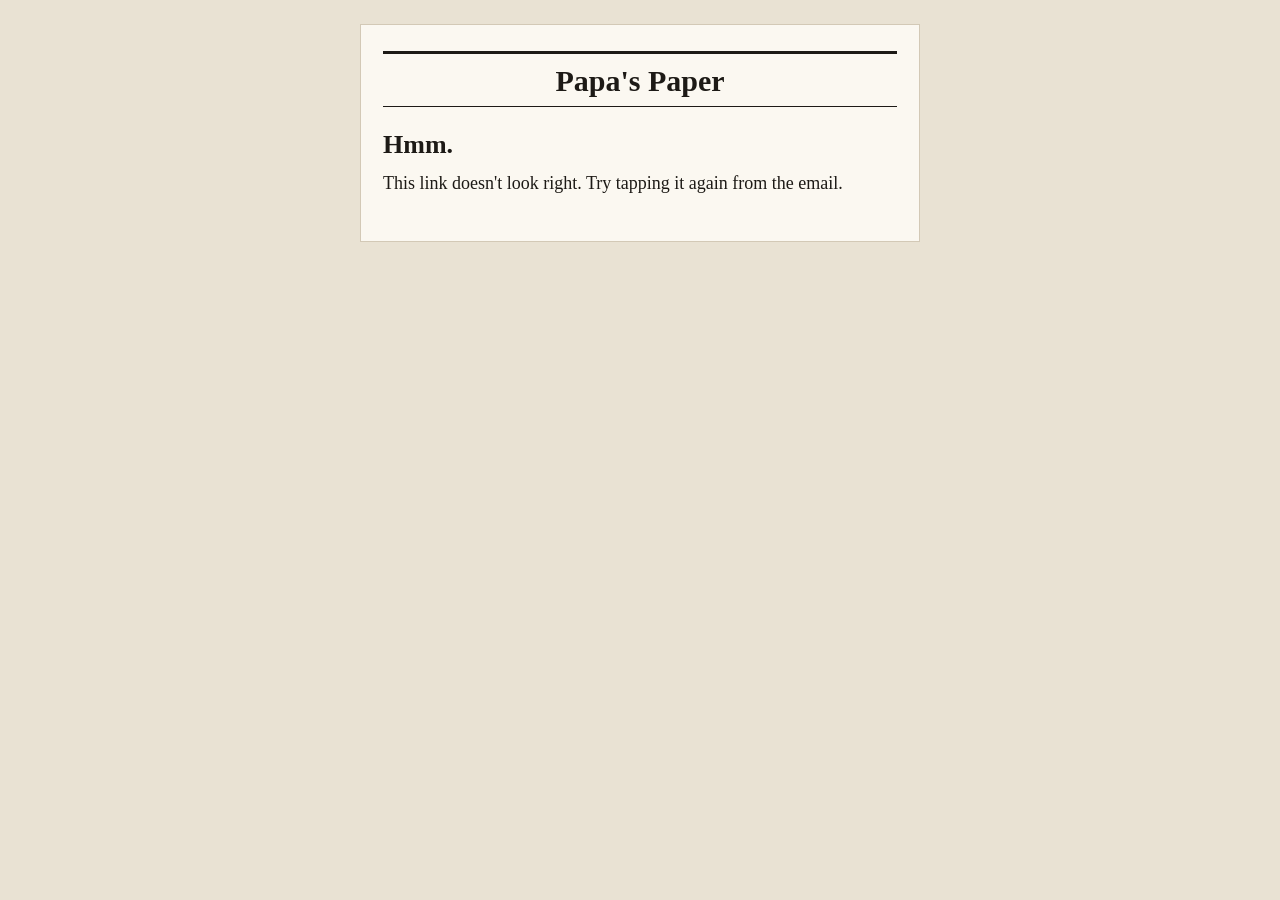
==== index.html @ beaba667 "Reply page for Papa's Paper Opened from the emailed paper so family can react to a story or write ba" ====
<!doctype html>
<html lang="en">
<head>
<meta charset="utf-8">
<meta name="viewport" content="width=device-width, initial-scale=1">
<meta name="robots" content="noindex">
<title>Papa's Paper</title>
<style>
  :root {
    --paper: #e9e2d3; --page: #fbf8f1; --ink: #1d1a16; --muted: #6b6257; --rule: #d3c9b6;
    --accent: #9a4b2f; --error: #9a2f2f;
  }
  @media (prefers-color-scheme: dark) {
    :root { --paper: #141210; --page: #1f1c19; --ink: #f3eee4; --muted: #b5ac9f; --rule: #45403a; --accent: #db7a4e; --error: #e07b6f; }
  }
  * { box-sizing: border-box; }
  body { margin: 0; background: var(--paper); color: var(--ink); font-family: Georgia, 'Times New Roman', serif; }
  main { max-width: 560px; margin: 24px auto; padding: 26px 22px 30px; background: var(--page); border: 1px solid var(--rule); }
  @media (max-width: 600px) { main { margin: 0; min-height: 100vh; border: 0; } }
  .masthead { border-top: 3px solid var(--ink); border-bottom: 1px solid var(--ink); padding: 10px 0 8px; text-align: center; margin-bottom: 22px; }
  .masthead h1 { margin: 0; font-size: 30px; }
  .big { font-size: 56px; margin: 6px 0 0; text-align: center; }
  h2 { font-size: 26px; line-height: 1.2; margin: 0 0 10px; }
  p { font-size: 18px; line-height: 1.5; margin: 0 0 14px; }
  .muted { color: var(--muted); font-style: italic; }
  .error { color: var(--error); }
  textarea { width: 100%; font: inherit; font-size: 18px; padding: 12px; color: var(--ink); background: var(--page);
             border: 1px solid var(--rule); border-radius: 10px; resize: vertical; min-height: 140px; }
  button { margin-top: 14px; width: 100%; padding: 15px; font: inherit; font-size: 19px; color: #fff; background: var(--ink);
           border: 0; border-radius: 999px; cursor: pointer; }
  @media (prefers-color-scheme: dark) { button { color: var(--page); } }
  button:disabled { opacity: 0.5; cursor: default; }
  [hidden] { display: none !important; }
</style>
</head>
<body>
<main>
  <div class="masthead"><h1 id="paper-name">Papa's Paper</h1></div>

  <section id="loading"><p class="muted">One moment…</p></section>

  <section id="problem" hidden><h2>Hmm.</h2><p id="problem-text"></p></section>

  <section id="write" hidden>
    <p id="reacted" class="big" hidden></p>
    <p id="reacted-text" hidden></p>
    <h2 id="write-title"></h2>
    <p class="muted" id="about"></p>
    <textarea id="note" maxlength="2000"></textarea>
    <p class="error" id="write-error" hidden></p>
    <button id="send">Send</button>
  </section>

  <section id="sent" hidden>
    <p class="big">💌</p>
    <h2>Sent!</h2>
    <p id="sent-text"></p>
  </section>

  <section id="unsub" hidden>
    <h2>Unsubscribe?</h2>
    <p id="unsub-text"></p>
    <button id="unsub-yes">Yes, unsubscribe me</button>
  </section>

  <section id="unsubbed" hidden>
    <h2>You're unsubscribed</h2>
    <p>You won't get the paper anymore. You can be added back any time.</p>
  </section>
</main>
<script>
  // Talks to the Supabase "react" function. Each family member's private token arrives in the link (?t=…).
  const API = "https://qmlhgsjccwkncpwfpjxs.supabase.co/functions/v1/react";
  const params = new URLSearchParams(location.search);
  const t = params.get("t"), a = params.get("a"), e = params.get("e");
  const $ = (id) => document.getElementById(id);
  const show = (id) => {
    for (const s of document.querySelectorAll("main > section")) s.hidden = s.id !== id;
  };

  async function call(body) {
    const response = await fetch(API, {
      method: "POST",
      headers: { "content-type": "application/json" },
      body: JSON.stringify(body),
    });
    const data = await response.json().catch(() => ({}));
    if (!response.ok) throw new Error(data.error || "Something went wrong. Please try again.");
    return data;
  }

  function problem(message) {
    $("problem-text").textContent = message;
    show("problem");
  }

  function setPaper(name) {
    $("paper-name").textContent = `${name}'s Paper`;
    document.title = `${name}'s Paper`;
  }

  async function start() {
    if (!t) return problem("This link doesn't look right. Try tapping it again from the email.");

    if (params.get("unsubscribe") === "1") {
      $("unsub-text").textContent = "Stop getting this paper by email?";
      show("unsub");
      $("unsub-yes").onclick = async () => {
        $("unsub-yes").disabled = true;
        try {
          const data = await call({ t, unsubscribe: true });
          setPaper(data.storyteller);
          show("unsubbed");
        } catch (err) {
          problem(err.message);
        }
      };
      return;
    }

    try {
      const data = await call(e ? { t, a, e } : { t, a });
      setPaper(data.storyteller);
      if (data.reacted) {
        $("reacted").textContent = data.reacted;
        $("reacted-text").textContent = `Sent to ${data.storyteller}!`;
        $("reacted").hidden = $("reacted-text").hidden = false;
        $("reacted-text").style.textAlign = "center";
      }
      $("write-title").textContent = data.reacted ? `Want to add a note?` : `Write back to ${data.storyteller}`;
      $("about").textContent = `About “${data.headline}”`;
      $("note").placeholder = `Write a note to ${data.storyteller}…`;
      $("send").textContent = `Send to ${data.storyteller}`;
      show("write");

      $("send").onclick = async () => {
        const body = $("note").value.trim();
        $("write-error").hidden = true;
        if (!body) {
          $("write-error").textContent = "Please write a few words first.";
          $("write-error").hidden = false;
          return;
        }
        $("send").disabled = true;
        try {
          await call({ t, a, body });
          $("sent-text").textContent = `Your note is on its way to ${data.storyteller}.`;
          show("sent");
        } catch (err) {
          $("write-error").textContent = err.message;
          $("write-error").hidden = false;
          $("send").disabled = false;
        }
      };
    } catch (err) {
      problem(err.message);
    }
  }

  start();
</script>
</body>
</html>
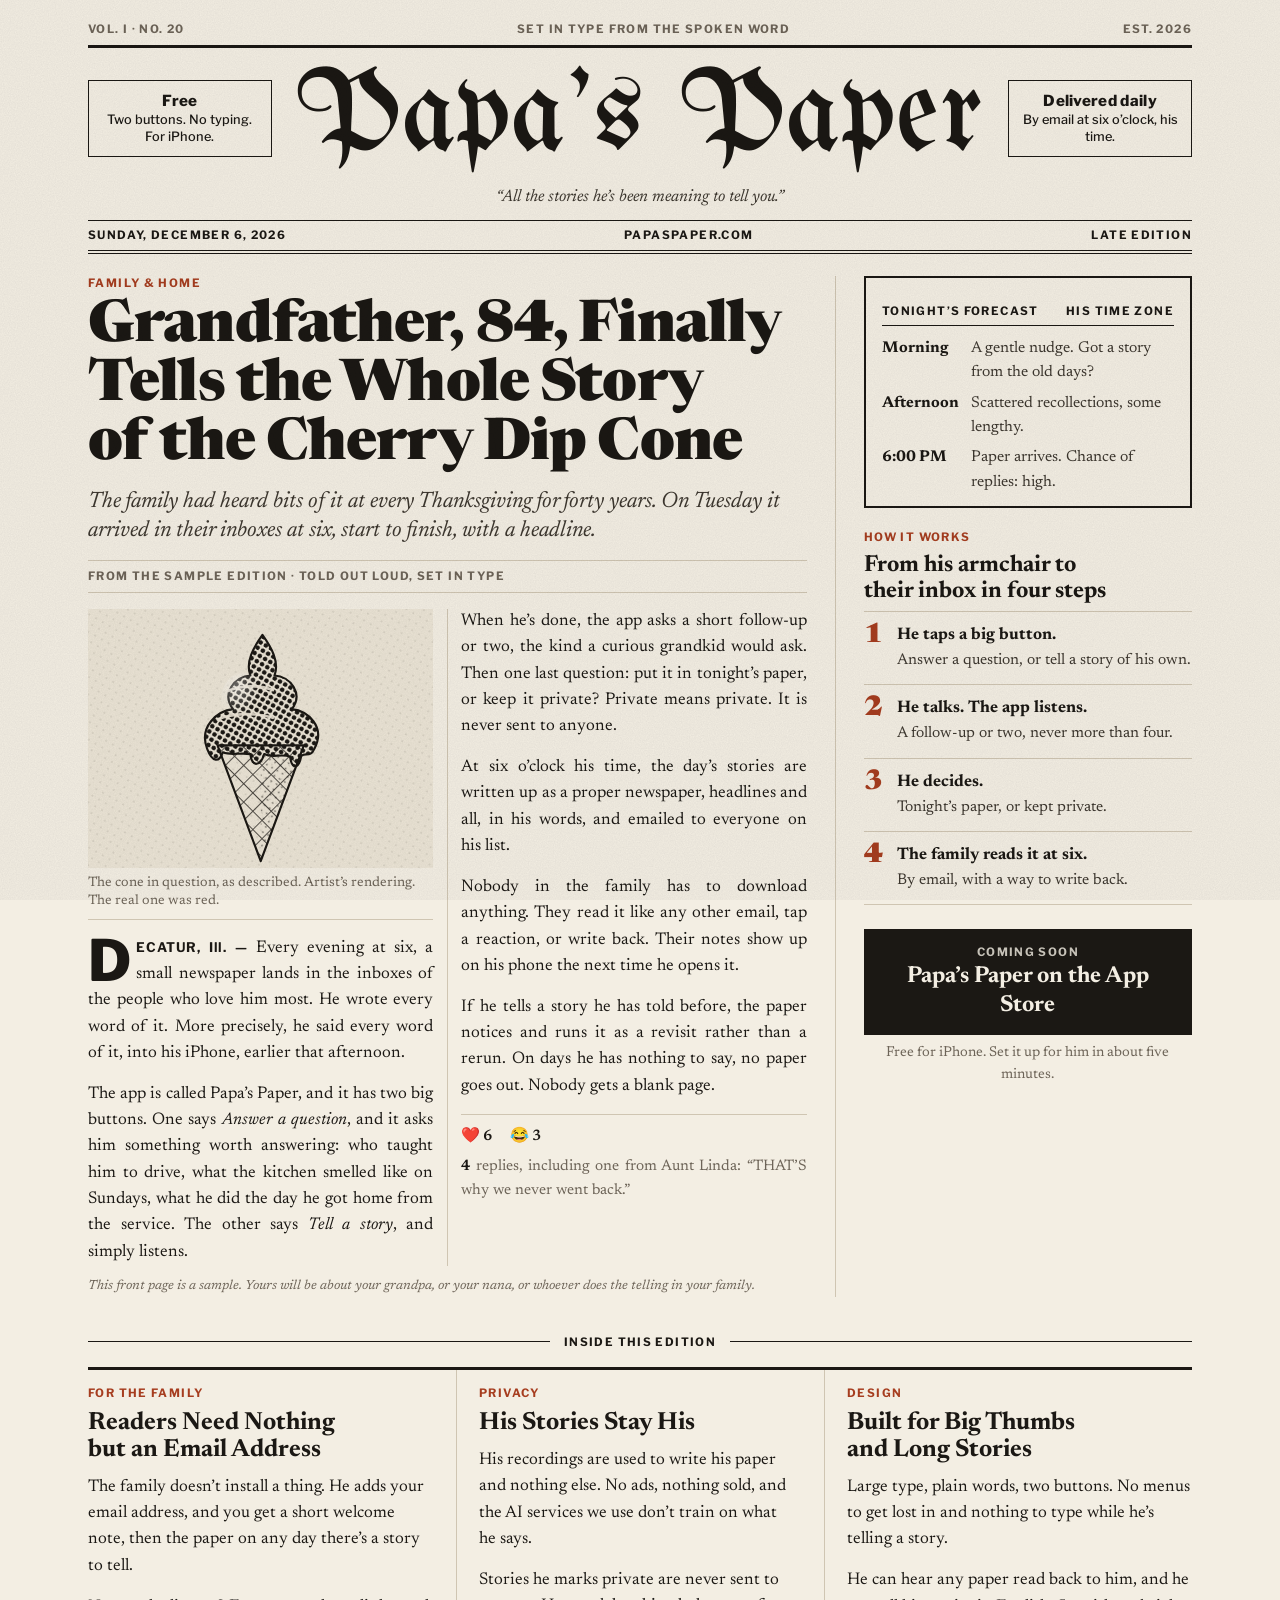
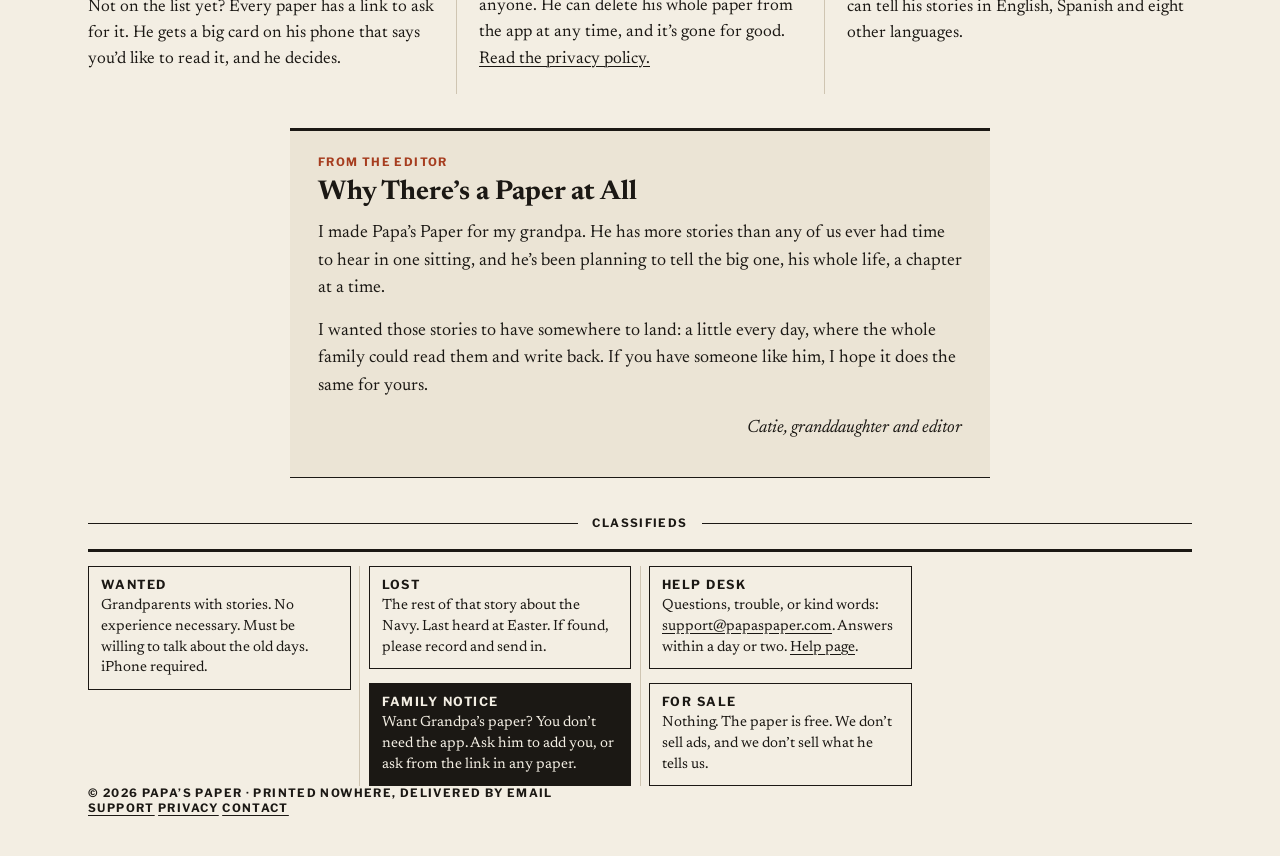
==== commit a5a6ff3a: "New front page for papaspaper.com; reply page moves to reply.html (old links redirect)" ====
--- a/index.html
+++ b/index.html
@@ -3,161 +3,393 @@
 <head>
 <meta charset="utf-8">
 <meta name="viewport" content="width=device-width, initial-scale=1">
-<meta name="robots" content="noindex">
+<script>
+  // Reaction, reply and unsubscribe links in every paper point here (…/?t=…). Send them on to the reply page.
+  if (/[?&](t|unsubscribe)=/.test(location.search)) location.replace("reply.html" + location.search + location.hash);
+</script>
 <title>Papa's Paper</title>
+<meta name="description" content="Grandpa tells his stories to an iPhone. At six o'clock, the family gets them as a little newspaper by email.">
+<meta property="og:title" content="Papa's Paper">
+<meta property="og:description" content="Grandpa tells his stories to an iPhone. At six o'clock, the family gets them as a little newspaper by email.">
+<meta property="og:image" content="https://papaspaper.com/icon-512.png">
+<meta property="og:url" content="https://papaspaper.com/">
+<meta name="theme-color" content="#f3eee3">
+<link rel="icon" href="favicon.png">
+<link rel="apple-touch-icon" href="apple-touch-icon.png">
+<link rel="preconnect" href="https://fonts.googleapis.com">
+<link rel="preconnect" href="https://fonts.gstatic.com" crossorigin>
+<link href="https://fonts.googleapis.com/css2?family=UnifrakturMaguntia&family=Newsreader:ital,opsz,wght@0,6..72,400;0,6..72,500;0,6..72,700;0,6..72,800;1,6..72,400;1,6..72,500&family=Libre+Franklin:wght@500;700;800&display=swap" rel="stylesheet">
 <style>
   :root {
-    --paper: #e9e2d3; --page: #fbf8f1; --ink: #1d1a16; --muted: #6b6257; --rule: #d3c9b6;
-    --accent: #9a4b2f; --error: #9a2f2f;
+    --newsprint: #f3eee3;
+    --ink: #1b1814;
+    --ink-soft: #3d372f;
+    --muted: #6d6458;
+    --rule: #1b1814;
+    --hairline: #cfc5b2;
+    --red: #a63d1f;
+    --box: #ebe4d5;
+    --grain-opacity: .07;
   }
   @media (prefers-color-scheme: dark) {
-    :root { --paper: #141210; --page: #1f1c19; --ink: #f3eee4; --muted: #b5ac9f; --rule: #45403a; --accent: #db7a4e; --error: #e07b6f; }
-  }
+    :root {
+      --newsprint: #1a1815; --ink: #ece5d8; --ink-soft: #d6cebf; --muted: #a79d8f; --rule: #ece5d8;
+      --hairline: #4a443c; --red: #e0805c; --box: #24211d; --grain-opacity: .05;
+    }
+  }
+
   * { box-sizing: border-box; }
-  body { margin: 0; background: var(--paper); color: var(--ink); font-family: Georgia, 'Times New Roman', serif; }
-  main { max-width: 560px; margin: 24px auto; padding: 26px 22px 30px; background: var(--page); border: 1px solid var(--rule); }
-  @media (max-width: 600px) { main { margin: 0; min-height: 100vh; border: 0; } }
-  .masthead { border-top: 3px solid var(--ink); border-bottom: 1px solid var(--ink); padding: 10px 0 8px; text-align: center; margin-bottom: 22px; }
-  .masthead h1 { margin: 0; font-size: 30px; }
-  .big { font-size: 56px; margin: 6px 0 0; text-align: center; }
-  h2 { font-size: 26px; line-height: 1.2; margin: 0 0 10px; }
-  p { font-size: 18px; line-height: 1.5; margin: 0 0 14px; }
-  .muted { color: var(--muted); font-style: italic; }
-  .error { color: var(--error); }
-  textarea { width: 100%; font: inherit; font-size: 18px; padding: 12px; color: var(--ink); background: var(--page);
-             border: 1px solid var(--rule); border-radius: 10px; resize: vertical; min-height: 140px; }
-  button { margin-top: 14px; width: 100%; padding: 15px; font: inherit; font-size: 19px; color: #fff; background: var(--ink);
-           border: 0; border-radius: 999px; cursor: pointer; }
-  @media (prefers-color-scheme: dark) { button { color: var(--page); } }
-  button:disabled { opacity: 0.5; cursor: default; }
-  [hidden] { display: none !important; }
+  html { -webkit-text-size-adjust: 100%; }
+  body {
+    margin: 0;
+    background: var(--newsprint);
+    color: var(--ink);
+    font: 400 1.0625rem/1.55 "Newsreader", Georgia, serif;
+    font-optical-sizing: auto;
+    font-feature-settings: "kern", "liga", "onum";
+  }
+  /* Newsprint grain: a faint noise layer over the whole page. */
+  body::before {
+    content: ""; position: fixed; inset: 0; pointer-events: none; z-index: 10; opacity: var(--grain-opacity);
+    background-image: url("data:image/svg+xml,%3Csvg xmlns='http://www.w3.org/2000/svg' width='220' height='220'%3E%3Cfilter id='n'%3E%3CfeTurbulence type='fractalNoise' baseFrequency='.85' numOctaves='3' stitchTiles='stitch'/%3E%3CfeColorMatrix values='0 0 0 0 0  0 0 0 0 0  0 0 0 0 0  0 0 0 .9 0'/%3E%3C/filter%3E%3Crect width='100%25' height='100%25' filter='url(%23n)'/%3E%3C/svg%3E");
+  }
+  a { color: inherit; text-decoration-thickness: 1px; text-underline-offset: 3px; }
+  a:hover { color: var(--red); }
+
+  .sheet { max-width: 1160px; margin: 0 auto; padding: 22px 28px 40px; }
+  @media (max-width: 640px) { .sheet { padding: 14px 16px 32px; } }
+
+  /* Labels, kickers, datelines: a plain sans, the way papers set their furniture. */
+  .label {
+    font: 700 .72rem/1.3 "Libre Franklin", "Helvetica Neue", Arial, sans-serif;
+    letter-spacing: .12em; text-transform: uppercase;
+  }
+
+  /* ---------- Masthead ---------- */
+  .topline { display: flex; justify-content: space-between; gap: 12px; color: var(--muted); padding-bottom: 8px; }
+  .masthead {
+    display: grid; grid-template-columns: 1fr auto 1fr; align-items: center; gap: 24px;
+    border-top: 3px solid var(--rule); padding: 14px 0 6px;
+  }
+  .ear {
+    border: 1px solid var(--rule); padding: 10px 12px; max-width: 190px; text-align: center;
+    font: 500 .8rem/1.35 "Libre Franklin", Arial, sans-serif;
+  }
+  .ear strong { display: block; font-size: .95rem; font-weight: 800; letter-spacing: .02em; }
+  .ear.right { justify-self: end; }
+  .nameplate {
+    margin: 0; text-align: center; font: 400 clamp(3.1rem, 9.5vw, 7.4rem)/.95 "UnifrakturMaguntia", "Old English Text MT", serif;
+    letter-spacing: .01em; white-space: nowrap;
+  }
+  .motto { text-align: center; font-style: italic; color: var(--ink-soft); margin: 4px 0 10px; font-size: 1.05rem; }
+  .dateline {
+    display: flex; justify-content: space-between; gap: 16px; padding: 7px 0;
+    border-top: 1px solid var(--rule); border-bottom: 4px double var(--rule);
+  }
+  @media (max-width: 760px) {
+    .masthead { grid-template-columns: 1fr; gap: 6px; }
+    .ear { display: none; }
+    .nameplate { white-space: normal; }
+    .topline span:nth-child(2), .dateline span:nth-child(3) { display: none; }
+  }
+
+  /* ---------- Front page ---------- */
+  .front { display: grid; grid-template-columns: minmax(0, 2.1fr) minmax(0, 1fr); margin-top: 22px; }
+  .front > article { padding-right: 28px; border-right: 1px solid var(--hairline); }
+  .front > aside { padding-left: 28px; }
+  @media (max-width: 900px) {
+    .front { grid-template-columns: 1fr; }
+    .front > article { padding-right: 0; border-right: 0; }
+    .front > aside { padding-left: 0; margin-top: 28px; padding-top: 22px; border-top: 3px solid var(--rule); }
+  }
+
+  .kicker { color: var(--red); margin: 0 0 8px; }
+  h2.lead {
+    margin: 0; font-weight: 800; font-size: clamp(2.1rem, 4.6vw, 3.6rem); line-height: 1.02; letter-spacing: -.015em;
+    font-variation-settings: "opsz" 72; text-wrap: balance;
+  }
+  .deck {
+    margin: 12px 0 14px; font-size: clamp(1.15rem, 1.9vw, 1.4rem); line-height: 1.3; font-style: italic;
+    color: var(--ink-soft); text-wrap: pretty;
+  }
+  .byline { color: var(--muted); padding: 8px 0; border-top: 1px solid var(--hairline); border-bottom: 1px solid var(--hairline); margin-bottom: 16px; }
+
+  .lead-body { column-count: 2; column-gap: 28px; column-rule: 1px solid var(--hairline); }
+  @media (max-width: 680px) { .lead-body { column-count: 1; } }
+  .lead-body p, .story p { margin: 0 0 .85em; hyphens: auto; text-wrap: pretty; }
+  @media (min-width: 681px) { .lead-body p { text-align: justify; } }
+  .lead-body > p:first-of-type::first-letter {
+    float: left; font-weight: 800; font-size: 4.3em; line-height: .78; margin: .06em .08em 0 0; font-variation-settings: "opsz" 72;
+  }
+  .place { font: 700 .78em "Libre Franklin", Arial, sans-serif; letter-spacing: .06em; }
+
+  figure.art { margin: 0 0 16px; break-inside: avoid; }
+  figure.art svg { display: block; width: 100%; height: auto; background: var(--box); color: var(--ink); }
+  figcaption { font-size: .85rem; line-height: 1.35; color: var(--muted); padding-top: 6px; border-bottom: 1px solid var(--hairline); padding-bottom: 8px; }
+
+  .reactions {
+    margin: 4px 0 0; padding: 10px 0 0; border-top: 1px solid var(--hairline);
+    display: flex; flex-wrap: wrap; gap: 6px 18px; color: var(--muted); font-size: .95rem;
+  }
+  .reactions b { color: var(--ink); font-weight: 600; }
+  .sample-note { font-size: .82rem; color: var(--muted); font-style: italic; margin: 10px 0 0; }
+
+  /* Sidebar */
+  aside h3 { margin: 0 0 6px; font-size: 1.45rem; line-height: 1.12; font-weight: 700; text-wrap: balance; }
+  .forecast { border: 2px solid var(--rule); padding: 14px 16px 12px; margin-bottom: 22px; }
+  .forecast .label { display: flex; justify-content: space-between; border-bottom: 1px solid var(--rule); padding-bottom: 6px; margin-bottom: 10px; }
+  .forecast dl { margin: 0; display: grid; grid-template-columns: auto 1fr; gap: 6px 12px; font-size: .98rem; }
+  .forecast dt { font-weight: 700; font-variant-numeric: lining-nums; }
+  .forecast dd { margin: 0; color: var(--ink-soft); }
+
+  ol.steps { list-style: none; margin: 0 0 24px; padding: 0; counter-reset: step; }
+  ol.steps li { counter-increment: step; display: grid; grid-template-columns: 2.1rem 1fr; padding: 10px 0; border-top: 1px solid var(--hairline); }
+  ol.steps li:last-child { border-bottom: 1px solid var(--hairline); }
+  ol.steps li::before {
+    content: counter(step); font-weight: 800; font-size: 1.7rem; line-height: 1; font-variation-settings: "opsz" 72; color: var(--red);
+  }
+  ol.steps b { display: block; font-size: 1.05rem; }
+  ol.steps span { color: var(--ink-soft); font-size: .97rem; }
+
+  .get {
+    display: block; text-decoration: none; text-align: center; padding: 16px 14px 14px;
+    background: var(--ink); color: var(--newsprint);
+  }
+  .get:hover { color: var(--newsprint); background: var(--red); }
+  .get .label { display: block; opacity: .8; margin-bottom: 4px; }
+  .get strong { font-size: 1.45rem; line-height: 1.1; font-weight: 700; }
+  .get-note { font-size: .88rem; color: var(--muted); margin: 8px 0 0; text-align: center; }
+
+  /* ---------- Inside pages ---------- */
+  .section-head { display: flex; align-items: center; gap: 14px; margin: 38px 0 18px; }
+  .section-head::before, .section-head::after { content: ""; flex: 1; border-top: 1px solid var(--rule); }
+  .section-head span { white-space: nowrap; }
+
+  .inside { display: grid; grid-template-columns: repeat(3, minmax(0, 1fr)); border-top: 3px solid var(--rule); }
+  .story { padding: 16px 22px 6px; border-left: 1px solid var(--hairline); }
+  .story:first-child { padding-left: 0; border-left: 0; }
+  .story:last-child { padding-right: 0; }
+  .story h3 { margin: 6px 0 10px; font-size: 1.55rem; line-height: 1.08; font-weight: 700; text-wrap: balance; }
+  @media (max-width: 860px) {
+    .inside { grid-template-columns: 1fr; }
+    .story, .story:first-child, .story:last-child { padding: 16px 0 6px; border-left: 0; }
+    .story + .story { border-top: 1px solid var(--hairline); }
+  }
+
+  .letter {
+    margin: 34px auto 0; max-width: 700px; padding: 24px 28px 20px; background: var(--box);
+    border-top: 3px solid var(--rule); border-bottom: 1px solid var(--rule);
+  }
+  .letter h3 { margin: 6px 0 12px; font-size: 1.7rem; font-weight: 700; line-height: 1.1; }
+  .letter p:not(.label) { margin: 0 0 .8em; font-size: 1.12rem; }
+  .letter .sig { font-style: italic; text-align: right; margin: 0; }
+  @media (max-width: 640px) { .letter { padding: 20px 18px 16px; } }
+
+  /* ---------- Classifieds (the footer) ---------- */
+  .classifieds { columns: 4 210px; column-gap: 18px; column-rule: 1px solid var(--hairline); border-top: 3px solid var(--rule); padding-top: 14px; }
+  .ad { break-inside: avoid; border: 1px solid var(--rule); padding: 10px 12px; margin: 0 0 14px; font-size: .92rem; line-height: 1.4; }
+  .ad .label { display: block; margin-bottom: 3px; font-size: .78rem; }
+  .ad p { margin: 0; }
+  .ad.dark { background: var(--ink); color: var(--newsprint); border-color: var(--ink); }
+
+  footer.colophon {
+    margin-top: 14px; padding-top: 10px; border-top: 4px double var(--rule);
+    display: flex; flex-wrap: wrap; justify-content: space-between; gap: 8px; color: var(--muted);
+  }
+  footer.colophon nav { display: flex; gap: 18px; }
+
+  :focus-visible { outline: 2px solid var(--red); outline-offset: 3px; }
 </style>
 </head>
 <body>
-<main>
-  <div class="masthead"><h1 id="paper-name">Papa's Paper</h1></div>
-
-  <section id="loading"><p class="muted">One moment…</p></section>
-
-  <section id="problem" hidden><h2>Hmm.</h2><p id="problem-text"></p></section>
-
-  <section id="write" hidden>
-    <p id="reacted" class="big" hidden></p>
-    <p id="reacted-text" hidden></p>
-    <h2 id="write-title"></h2>
-    <p class="muted" id="about"></p>
-    <textarea id="note" maxlength="2000"></textarea>
-    <p class="error" id="write-error" hidden></p>
-    <button id="send">Send</button>
-  </section>
-
-  <section id="sent" hidden>
-    <p class="big">💌</p>
-    <h2>Sent!</h2>
-    <p id="sent-text"></p>
-  </section>
-
-  <section id="unsub" hidden>
-    <h2>Unsubscribe?</h2>
-    <p id="unsub-text"></p>
-    <button id="unsub-yes">Yes, unsubscribe me</button>
-  </section>
-
-  <section id="unsubbed" hidden>
-    <h2>You're unsubscribed</h2>
-    <p>You won't get the paper anymore. You can be added back any time.</p>
-  </section>
-</main>
+<div class="sheet">
+
+  <header>
+    <div class="topline label">
+      <span id="volume">Vol. I &middot; No. 1</span>
+      <span>Set in type from the spoken word</span>
+      <span>Est. 2026</span>
+    </div>
+    <div class="masthead">
+      <div class="ear"><strong>Free</strong>Two buttons. No typing. For iPhone.</div>
+      <h1 class="nameplate">Papa&rsquo;s Paper</h1>
+      <div class="ear right"><strong>Delivered daily</strong>By email at six o&rsquo;clock, his time.</div>
+    </div>
+    <p class="motto">&ldquo;All the stories he&rsquo;s been meaning to tell you.&rdquo;</p>
+    <div class="dateline label">
+      <span id="today">Tuesday, November 17, 2026</span>
+      <span>papaspaper.com</span>
+      <span>Late edition</span>
+    </div>
+  </header>
+
+  <main>
+    <div class="front">
+      <article aria-labelledby="lead">
+        <p class="kicker label">Family &amp; Home</p>
+        <h2 class="lead" id="lead">Grandfather, 84, Finally Tells the Whole Story of the Cherry Dip Cone</h2>
+        <p class="deck">The family had heard bits of it at every Thanksgiving for forty years. On Tuesday it arrived in their inboxes at six, start to finish, with a headline.</p>
+        <p class="byline label">From the sample edition &middot; Told out loud, set in type</p>
+
+        <div class="lead-body">
+          <figure class="art">
+            <svg viewBox="0 0 400 300" role="img" aria-labelledby="cone-title">
+              <title id="cone-title">A drawing, in newspaper dots, of an ice cream cone dipped in cherry coating</title>
+              <defs>
+                <pattern id="dots-lg" width="7" height="7" patternUnits="userSpaceOnUse" patternTransform="rotate(30)">
+                  <circle cx="3.5" cy="3.5" r="2.6" fill="currentColor"/>
+                </pattern>
+                <pattern id="dots-sm" width="7" height="7" patternUnits="userSpaceOnUse" patternTransform="rotate(30)">
+                  <circle cx="3.5" cy="3.5" r="1.1" fill="currentColor"/>
+                </pattern>
+                <pattern id="dots-xs" width="9" height="9" patternUnits="userSpaceOnUse" patternTransform="rotate(30)">
+                  <circle cx="4.5" cy="4.5" r=".7" fill="currentColor"/>
+                </pattern>
+                <pattern id="waffle" width="15" height="15" patternUnits="userSpaceOnUse" patternTransform="rotate(45)">
+                  <path d="M0 0H15M0 0V15" stroke="currentColor" stroke-width="2.2"/>
+                </pattern>
+                <radialGradient id="shine" cx=".35" cy=".3" r=".5">
+                  <stop offset="0" stop-color="#fff" stop-opacity=".85"/>
+                  <stop offset="1" stop-color="#fff" stop-opacity="0"/>
+                </radialGradient>
+              </defs>
+              <rect width="400" height="300" fill="url(#dots-xs)" opacity=".35"/>
+              <!-- the cone -->
+              <path d="M150 158 L250 158 L200 292 Z" fill="url(#waffle)" opacity=".75"/>
+              <path d="M150 158 L250 158 L200 292 Z" fill="none" stroke="currentColor" stroke-width="2.5" stroke-linejoin="round"/>
+              <path d="M200 160 L250 158 L200 292 Z" fill="url(#dots-sm)" opacity=".55"/>
+              <!-- the dipped top -->
+              <path d="M138 162 C128 136 150 118 168 116 C154 98 170 78 188 77 C182 61 192 44 202 30 C212 44 222 61 216 77
+                       C234 78 250 98 236 116 C254 118 276 136 262 162
+                       C258 172 252 166 247 170 C244 186 236 186 234 171 C224 167 214 173 204 168
+                       C200 182 190 184 188 168 C176 166 166 170 156 166 C152 178 144 178 138 162 Z"
+                    fill="url(#dots-lg)" stroke="currentColor" stroke-width="2.5" stroke-linejoin="round"/>
+              <path d="M150 128 C168 120 196 120 214 126 M162 95 C178 88 200 88 214 94" fill="none" stroke="var(--box)" stroke-width="3" stroke-linecap="round" opacity=".9"/>
+              <ellipse cx="180" cy="104" rx="26" ry="30" fill="url(#shine)" opacity=".45"/>
+            </svg>
+            <figcaption>The cone in question, as described. Artist&rsquo;s rendering. The real one was red.</figcaption>
+          </figure>
+
+          <p><span class="place">DECATUR, Ill. &mdash;</span> Every evening at six, a small newspaper lands in the inboxes of the people who love him most. He wrote every word of it. More precisely, he said every word of it, into his iPhone, earlier that afternoon.</p>
+          <p>The app is called Papa&rsquo;s Paper, and it has two big buttons. One says <em>Answer a question</em>, and it asks him something worth answering: who taught him to drive, what the kitchen smelled like on Sundays, what he did the day he got home from the service. The other says <em>Tell a story</em>, and simply listens.</p>
+          <p>When he&rsquo;s done, the app asks a short follow-up or two, the kind a curious grandkid would ask. Then one last question: put it in tonight&rsquo;s paper, or keep it private? Private means private. It is never sent to anyone.</p>
+          <p>At six o&rsquo;clock his time, the day&rsquo;s stories are written up as a proper newspaper, headlines and all, in his words, and emailed to everyone on his list.</p>
+          <p>Nobody in the family has to download anything. They read it like any other email, tap a reaction, or write back. Their notes show up on his phone the next time he opens it.</p>
+          <p>If he tells a story he has told before, the paper notices and runs it as a revisit rather than a rerun. On days he has nothing to say, no paper goes out. Nobody gets a blank page.</p>
+
+          <p class="reactions" aria-label="How the family responded to this story in the sample">
+            <span><b>&#x2764;&#xFE0F; 6</b></span>
+            <span><b>&#x1F602; 3</b></span>
+            <span><b>4</b> replies, including one from Aunt Linda: &ldquo;THAT&rsquo;S why we never went back.&rdquo;</span>
+          </p>
+        </div>
+        <p class="sample-note">This front page is a sample. Yours will be about your grandpa, or your nana, or whoever does the telling in your family.</p>
+      </article>
+
+      <aside aria-label="How it works">
+        <div class="forecast">
+          <p class="label"><span>Tonight&rsquo;s forecast</span><span>His time zone</span></p>
+          <dl>
+            <dt>Morning</dt><dd>A gentle nudge. Got a story from the old days?</dd>
+            <dt>Afternoon</dt><dd>Scattered recollections, some lengthy.</dd>
+            <dt>6:00 PM</dt><dd>Paper arrives. Chance of replies: high.</dd>
+          </dl>
+        </div>
+
+        <p class="kicker label">How it works</p>
+        <h3>From his armchair to their inbox in four steps</h3>
+        <ol class="steps">
+          <li><div><b>He taps a big button.</b><span>Answer a question, or tell a story of his own.</span></div></li>
+          <li><div><b>He talks. The app listens.</b><span>A follow-up or two, never more than four.</span></div></li>
+          <li><div><b>He decides.</b><span>Tonight&rsquo;s paper, or kept private.</span></div></li>
+          <li><div><b>The family reads it at six.</b><span>By email, with a way to write back.</span></div></li>
+        </ol>
+
+        <a class="get" href="https://apps.apple.com/app/id6835598942">
+          <span class="label">Coming soon</span>
+          <strong>Papa&rsquo;s Paper on the App Store</strong>
+        </a>
+        <p class="get-note">Free for iPhone. Set it up for him in about five minutes.</p>
+      </aside>
+    </div>
+
+    <div class="section-head label"><span>Inside this edition</span></div>
+
+    <div class="inside">
+      <section class="story" aria-labelledby="s-family">
+        <p class="kicker label">For the family</p>
+        <h3 id="s-family">Readers Need Nothing but an Email Address</h3>
+        <p>The family doesn&rsquo;t install a thing. He adds your email address, and you get a short welcome note, then the paper on any day there&rsquo;s a story to tell.</p>
+        <p>Not on the list yet? Every paper has a link to ask for it. He gets a big card on his phone that says you&rsquo;d like to read it, and he decides.</p>
+      </section>
+      <section class="story" aria-labelledby="s-private">
+        <p class="kicker label">Privacy</p>
+        <h3 id="s-private">His Stories Stay His</h3>
+        <p>His recordings are used to write his paper and nothing else. No ads, nothing sold, and the AI services we use don&rsquo;t train on what he says.</p>
+        <p>Stories he marks private are never sent to anyone. He can delete his whole paper from the app at any time, and it&rsquo;s gone for good. <a href="privacy.html">Read the privacy policy.</a></p>
+      </section>
+      <section class="story" aria-labelledby="s-design">
+        <p class="kicker label">Design</p>
+        <h3 id="s-design">Built for Big Thumbs and Long Stories</h3>
+        <p>Large type, plain words, two buttons. No menus to get lost in and nothing to type while he&rsquo;s telling a story.</p>
+        <p>He can hear any paper read back to him, and he can tell his stories in English, Spanish and eight other languages.</p>
+      </section>
+    </div>
+
+    <section class="letter" aria-labelledby="editor">
+      <p class="kicker label">From the editor</p>
+      <h3 id="editor">Why There&rsquo;s a Paper at All</h3>
+      <p>I made Papa&rsquo;s Paper for my grandpa. He has more stories than any of us ever had time to hear in one sitting, and he&rsquo;s been planning to tell the big one, his whole life, a chapter at a time.</p>
+      <p>I wanted those stories to have somewhere to land: a little every day, where the whole family could read them and write back. If you have someone like him, I hope it does the same for yours.</p>
+      <p class="sig">Catie, granddaughter and editor</p>
+    </section>
+
+    <div class="section-head label"><span>Classifieds</span></div>
+  </main>
+
+  <footer>
+    <div class="classifieds">
+      <div class="ad">
+        <span class="label">Wanted</span>
+        <p>Grandparents with stories. No experience necessary. Must be willing to talk about the old days. iPhone required.</p>
+      </div>
+      <div class="ad">
+        <span class="label">Lost</span>
+        <p>The rest of that story about the Navy. Last heard at Easter. If found, please record and send in.</p>
+      </div>
+      <div class="ad dark">
+        <span class="label">Family notice</span>
+        <p>Want Grandpa&rsquo;s paper? You don&rsquo;t need the app. Ask him to add you, or ask from the link in any paper.</p>
+      </div>
+      <div class="ad">
+        <span class="label">Help desk</span>
+        <p>Questions, trouble, or kind words: <a href="mailto:support@papaspaper.com">support@papaspaper.com</a>. Answers within a day or two. <a href="support.html">Help page</a>.</p>
+      </div>
+      <div class="ad">
+        <span class="label">For sale</span>
+        <p>Nothing. The paper is free. We don&rsquo;t sell ads, and we don&rsquo;t sell what he tells us.</p>
+      </div>
+    </div>
+
+    <div class="colophon label">
+      <span>&copy; <span id="year">2026</span> Papa&rsquo;s Paper &middot; Printed nowhere, delivered by email</span>
+      <nav aria-label="Site">
+        <a href="support.html">Support</a>
+        <a href="privacy.html">Privacy</a>
+        <a href="mailto:support@papaspaper.com">Contact</a>
+      </nav>
+    </div>
+  </footer>
+</div>
+
 <script>
-  // Talks to the Supabase "react" function. Each family member's private token arrives in the link (?t=…).
-  const API = "https://qmlhgsjccwkncpwfpjxs.supabase.co/functions/v1/react";
-  const params = new URLSearchParams(location.search);
-  const t = params.get("t"), a = params.get("a"), e = params.get("e");
-  const $ = (id) => document.getElementById(id);
-  const show = (id) => {
-    for (const s of document.querySelectorAll("main > section")) s.hidden = s.id !== id;
-  };
-
-  async function call(body) {
-    const response = await fetch(API, {
-      method: "POST",
-      headers: { "content-type": "application/json" },
-      body: JSON.stringify(body),
-    });
-    const data = await response.json().catch(() => ({}));
-    if (!response.ok) throw new Error(data.error || "Something went wrong. Please try again.");
-    return data;
-  }
-
-  function problem(message) {
-    $("problem-text").textContent = message;
-    show("problem");
-  }
-
-  function setPaper(name) {
-    $("paper-name").textContent = `${name}'s Paper`;
-    document.title = `${name}'s Paper`;
-  }
-
-  async function start() {
-    if (!t) return problem("This link doesn't look right. Try tapping it again from the email.");
-
-    if (params.get("unsubscribe") === "1") {
-      $("unsub-text").textContent = "Stop getting this paper by email?";
-      show("unsub");
-      $("unsub-yes").onclick = async () => {
-        $("unsub-yes").disabled = true;
-        try {
-          const data = await call({ t, unsubscribe: true });
-          setPaper(data.storyteller);
-          show("unsubbed");
-        } catch (err) {
-          problem(err.message);
-        }
-      };
-      return;
-    }
-
-    try {
-      const data = await call(e ? { t, a, e } : { t, a });
-      setPaper(data.storyteller);
-      if (data.reacted) {
-        $("reacted").textContent = data.reacted;
-        $("reacted-text").textContent = `Sent to ${data.storyteller}!`;
-        $("reacted").hidden = $("reacted-text").hidden = false;
-        $("reacted-text").style.textAlign = "center";
-      }
-      $("write-title").textContent = data.reacted ? `Want to add a note?` : `Write back to ${data.storyteller}`;
-      $("about").textContent = `About “${data.headline}”`;
-      $("note").placeholder = `Write a note to ${data.storyteller}…`;
-      $("send").textContent = `Send to ${data.storyteller}`;
-      show("write");
-
-      $("send").onclick = async () => {
-        const body = $("note").value.trim();
-        $("write-error").hidden = true;
-        if (!body) {
-          $("write-error").textContent = "Please write a few words first.";
-          $("write-error").hidden = false;
-          return;
-        }
-        $("send").disabled = true;
-        try {
-          await call({ t, a, body });
-          $("sent-text").textContent = `Your note is on its way to ${data.storyteller}.`;
-          show("sent");
-        } catch (err) {
-          $("write-error").textContent = err.message;
-          $("write-error").hidden = false;
-          $("send").disabled = false;
-        }
-      };
-    } catch (err) {
-      problem(err.message);
-    }
-  }
-
-  start();
+  // Today's date and issue number, like a real front page. (The paper started on November 17, 2026.)
+  const now = new Date();
+  document.getElementById("today").textContent =
+    now.toLocaleDateString("en-US", { weekday: "long", month: "long", day: "numeric", year: "numeric" });
+  const issue = Math.max(1, Math.floor((now - new Date(2026, 10, 17)) / 86400000) + 1);
+  document.getElementById("volume").textContent = `Vol. ${["I", "II", "III", "IV", "V"][Math.min(4, now.getFullYear() - 2026)]} · No. ${issue}`;
+  document.getElementById("year").textContent = now.getFullYear();
 </script>
 </body>
 </html>
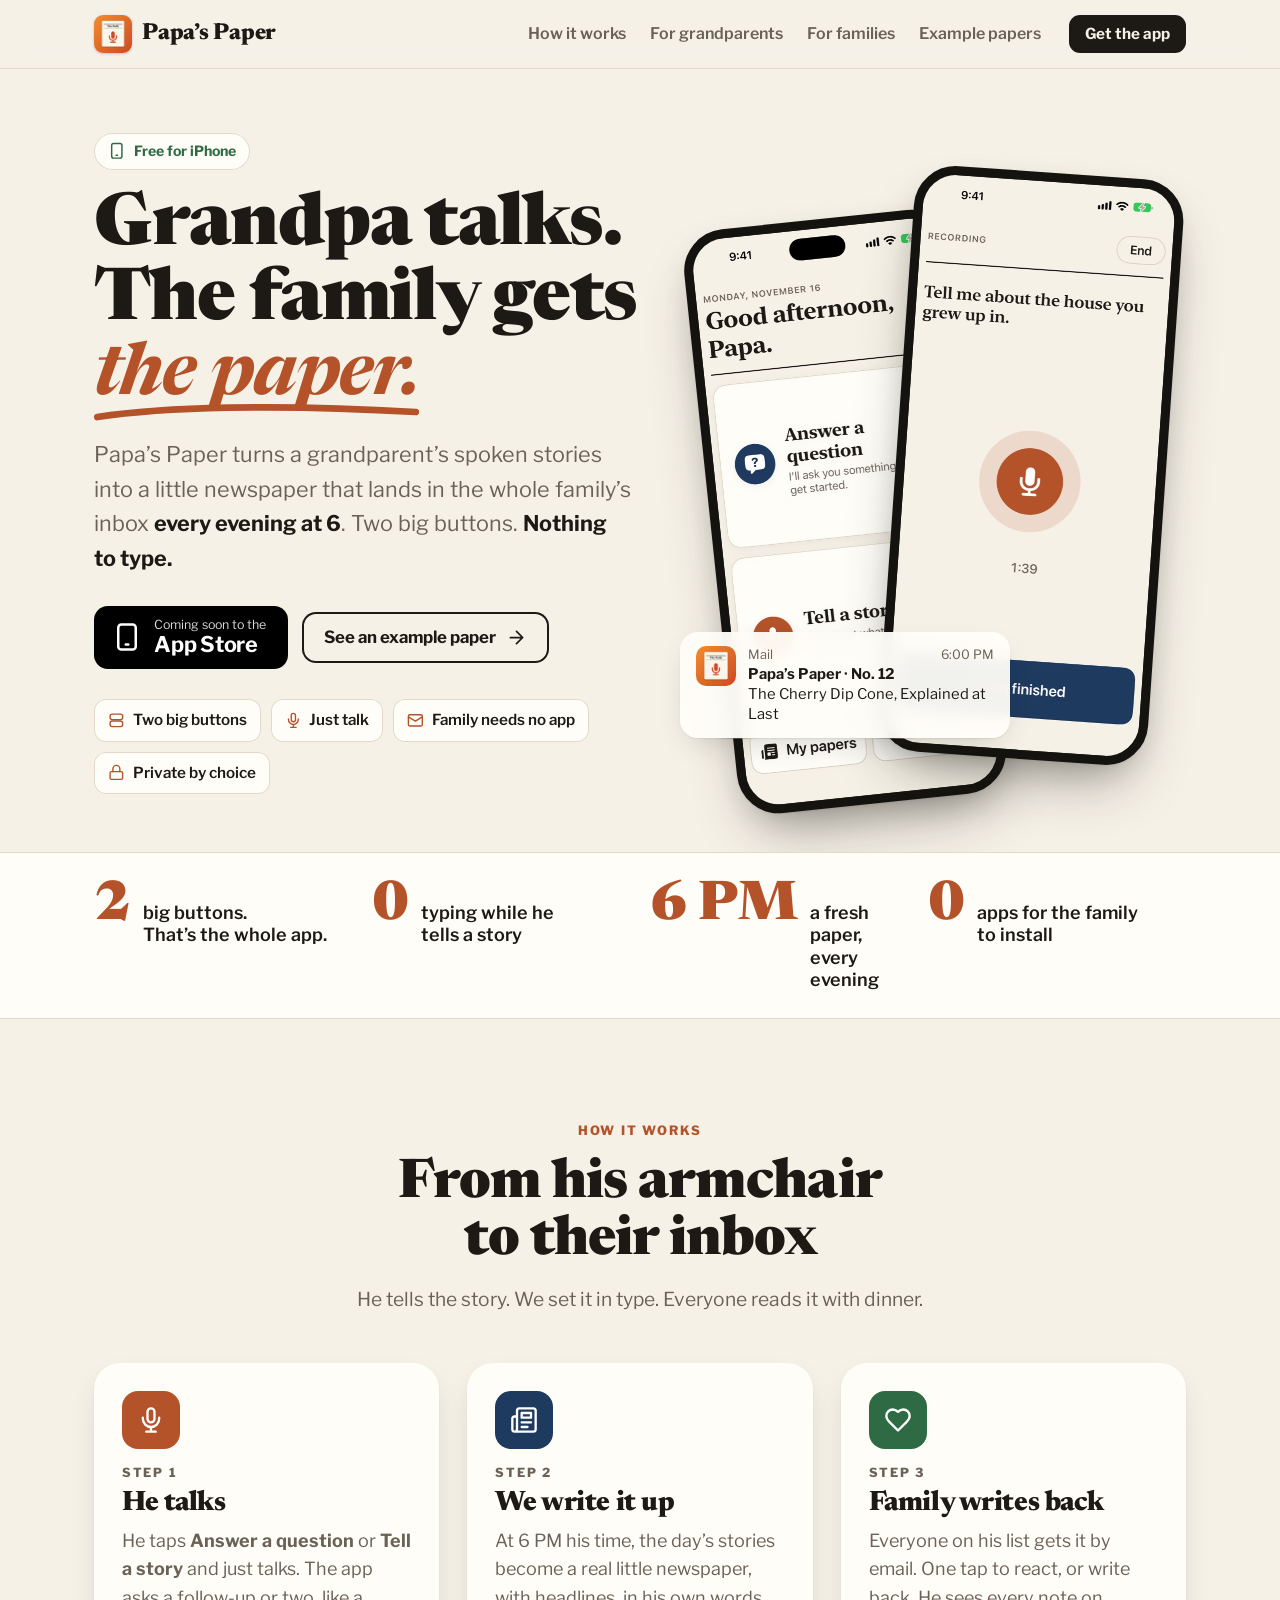
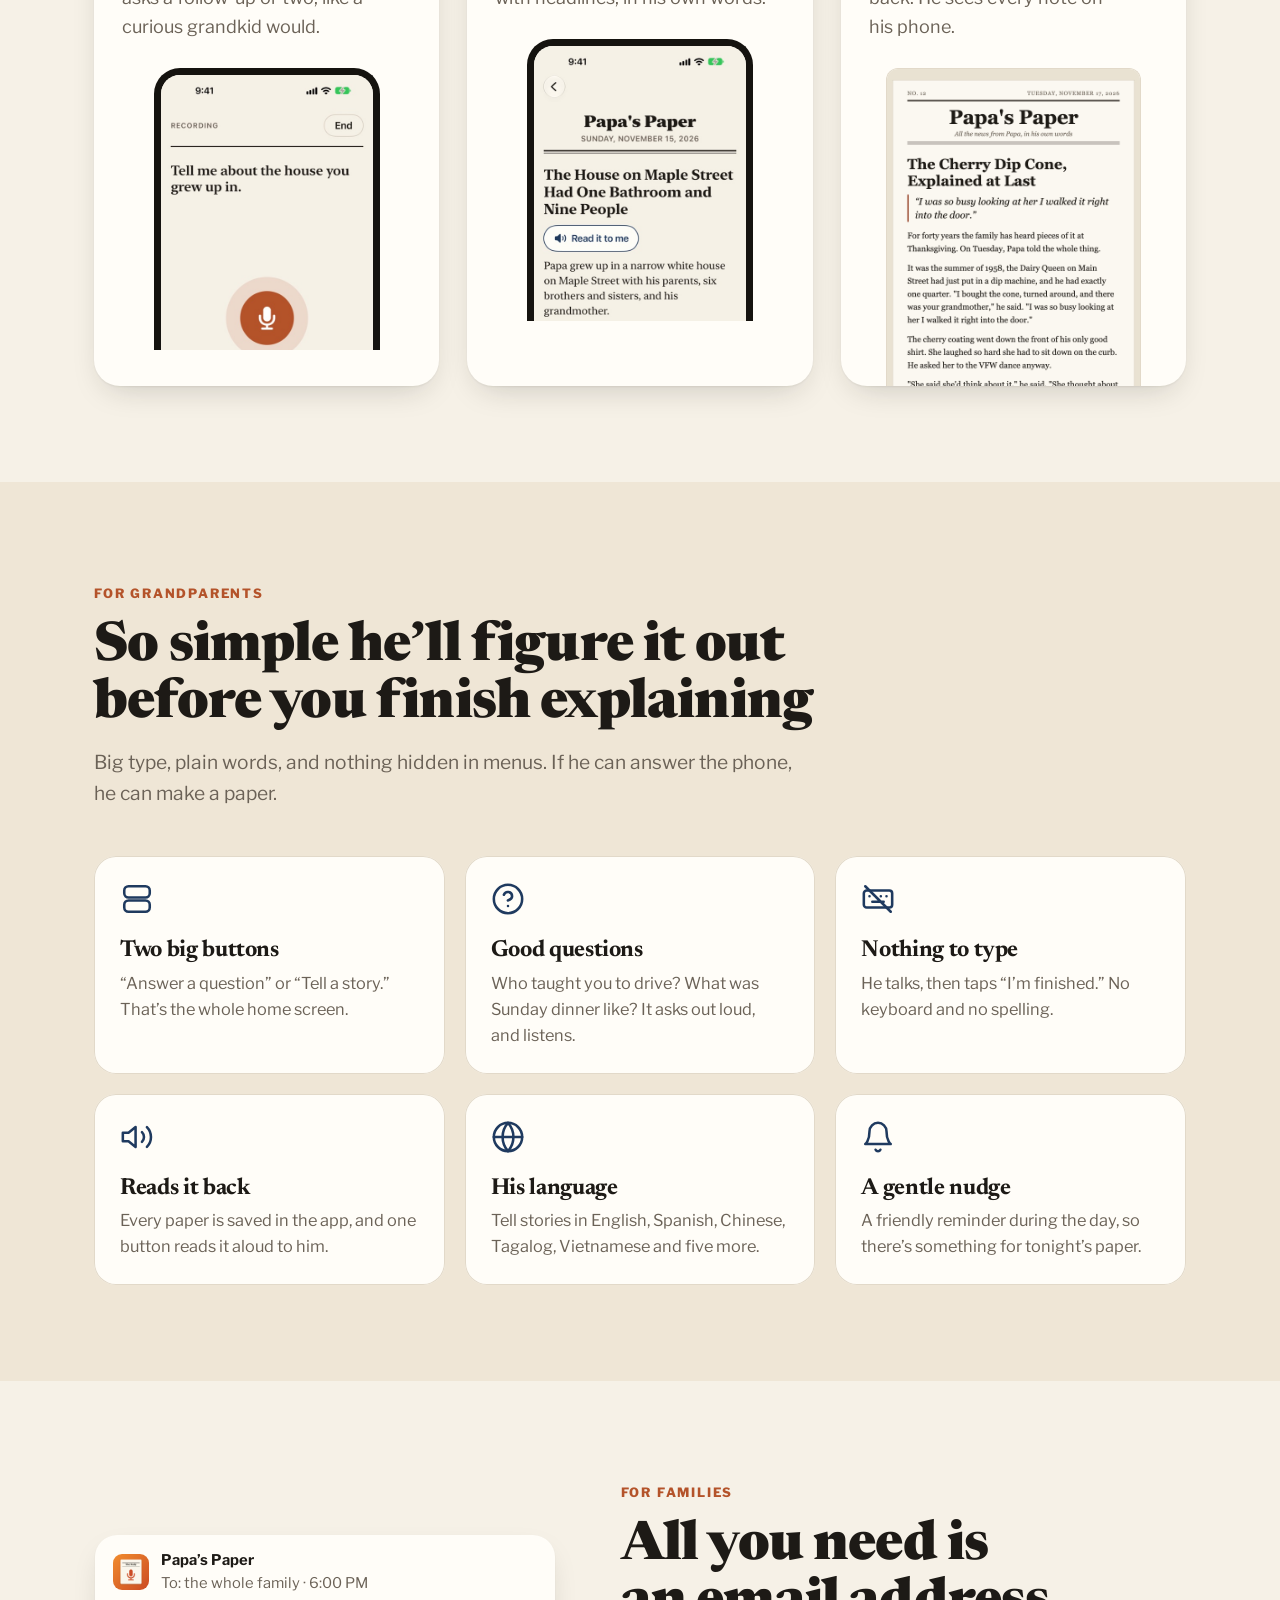
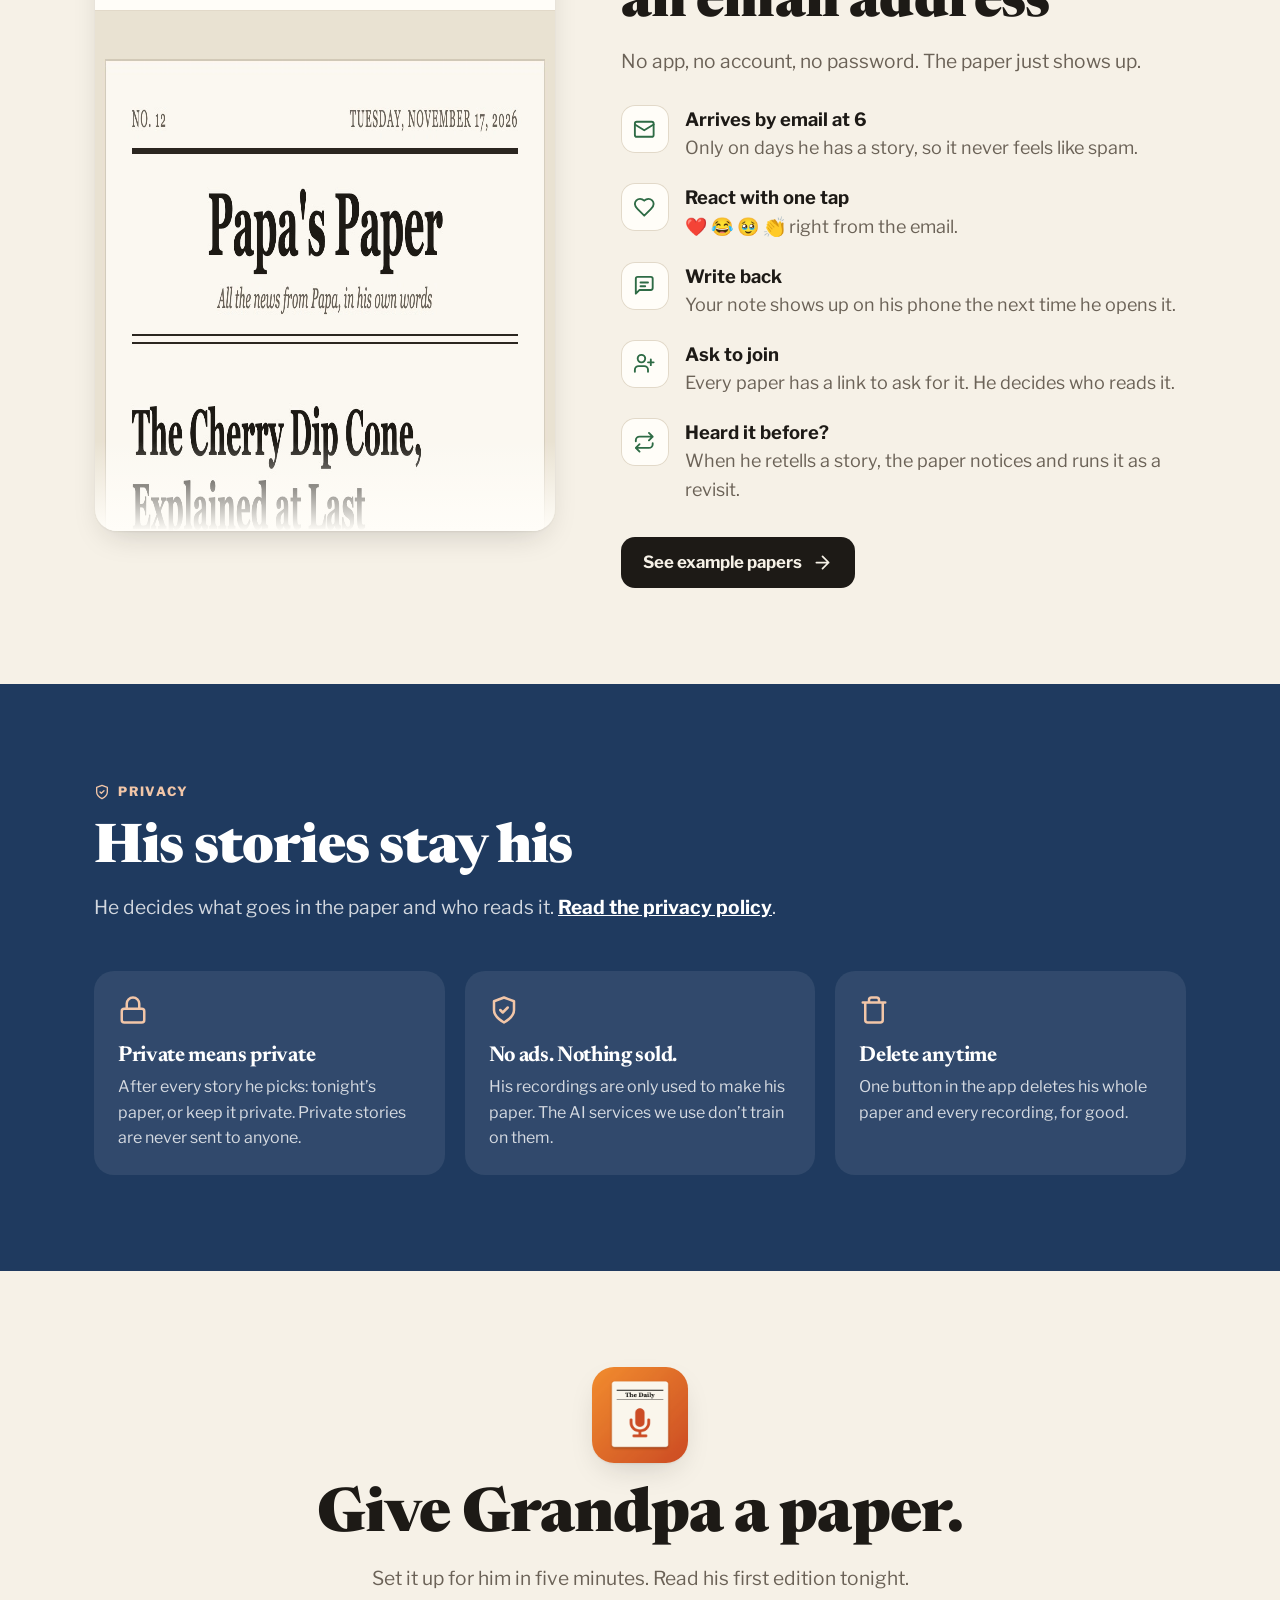
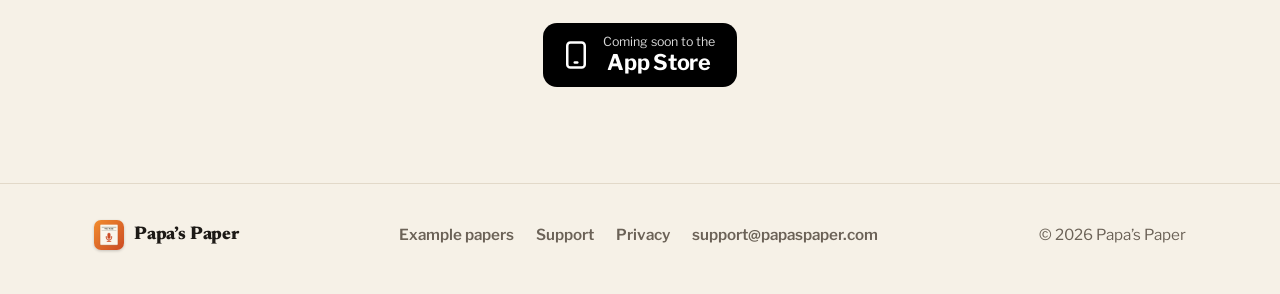
==== commit 27decf3a: "Landing page: clear branding, App Store button, screenshots and icons; example papers on their own p" ====
--- a/index.html
+++ b/index.html
@@ -7,389 +7,218 @@
   // Reaction, reply and unsubscribe links in every paper point here (…/?t=…). Send them on to the reply page.
   if (/[?&](t|unsubscribe)=/.test(location.search)) location.replace("reply.html" + location.search + location.hash);
 </script>
-<title>Papa's Paper</title>
-<meta name="description" content="Grandpa tells his stories to an iPhone. At six o'clock, the family gets them as a little newspaper by email.">
+<title>Papa's Paper: Grandpa's stories, delivered to the family</title>
+<meta name="description" content="Grandparents tell their stories out loud. Every evening at 6, the family gets them as a little newspaper by email. Two big buttons, nothing to type. Free for iPhone.">
 <meta property="og:title" content="Papa's Paper">
-<meta property="og:description" content="Grandpa tells his stories to an iPhone. At six o'clock, the family gets them as a little newspaper by email.">
+<meta property="og:description" content="Grandpa talks. The family gets the paper. Free for iPhone.">
 <meta property="og:image" content="https://papaspaper.com/icon-512.png">
 <meta property="og:url" content="https://papaspaper.com/">
-<meta name="theme-color" content="#f3eee3">
+<meta name="theme-color" content="#f6f1e7">
 <link rel="icon" href="favicon.png">
 <link rel="apple-touch-icon" href="apple-touch-icon.png">
 <link rel="preconnect" href="https://fonts.googleapis.com">
 <link rel="preconnect" href="https://fonts.gstatic.com" crossorigin>
-<link href="https://fonts.googleapis.com/css2?family=UnifrakturMaguntia&family=Newsreader:ital,opsz,wght@0,6..72,400;0,6..72,500;0,6..72,700;0,6..72,800;1,6..72,400;1,6..72,500&family=Libre+Franklin:wght@500;700;800&display=swap" rel="stylesheet">
-<style>
-  :root {
-    --newsprint: #f3eee3;
-    --ink: #1b1814;
-    --ink-soft: #3d372f;
-    --muted: #6d6458;
-    --rule: #1b1814;
-    --hairline: #cfc5b2;
-    --red: #a63d1f;
-    --box: #ebe4d5;
-    --grain-opacity: .07;
-  }
-  @media (prefers-color-scheme: dark) {
-    :root {
-      --newsprint: #1a1815; --ink: #ece5d8; --ink-soft: #d6cebf; --muted: #a79d8f; --rule: #ece5d8;
-      --hairline: #4a443c; --red: #e0805c; --box: #24211d; --grain-opacity: .05;
-    }
-  }
-
-  * { box-sizing: border-box; }
-  html { -webkit-text-size-adjust: 100%; }
-  body {
-    margin: 0;
-    background: var(--newsprint);
-    color: var(--ink);
-    font: 400 1.0625rem/1.55 "Newsreader", Georgia, serif;
-    font-optical-sizing: auto;
-    font-feature-settings: "kern", "liga", "onum";
-  }
-  /* Newsprint grain: a faint noise layer over the whole page. */
-  body::before {
-    content: ""; position: fixed; inset: 0; pointer-events: none; z-index: 10; opacity: var(--grain-opacity);
-    background-image: url("data:image/svg+xml,%3Csvg xmlns='http://www.w3.org/2000/svg' width='220' height='220'%3E%3Cfilter id='n'%3E%3CfeTurbulence type='fractalNoise' baseFrequency='.85' numOctaves='3' stitchTiles='stitch'/%3E%3CfeColorMatrix values='0 0 0 0 0  0 0 0 0 0  0 0 0 0 0  0 0 0 .9 0'/%3E%3C/filter%3E%3Crect width='100%25' height='100%25' filter='url(%23n)'/%3E%3C/svg%3E");
-  }
-  a { color: inherit; text-decoration-thickness: 1px; text-underline-offset: 3px; }
-  a:hover { color: var(--red); }
-
-  .sheet { max-width: 1160px; margin: 0 auto; padding: 22px 28px 40px; }
-  @media (max-width: 640px) { .sheet { padding: 14px 16px 32px; } }
-
-  /* Labels, kickers, datelines: a plain sans, the way papers set their furniture. */
-  .label {
-    font: 700 .72rem/1.3 "Libre Franklin", "Helvetica Neue", Arial, sans-serif;
-    letter-spacing: .12em; text-transform: uppercase;
-  }
-
-  /* ---------- Masthead ---------- */
-  .topline { display: flex; justify-content: space-between; gap: 12px; color: var(--muted); padding-bottom: 8px; }
-  .masthead {
-    display: grid; grid-template-columns: 1fr auto 1fr; align-items: center; gap: 24px;
-    border-top: 3px solid var(--rule); padding: 14px 0 6px;
-  }
-  .ear {
-    border: 1px solid var(--rule); padding: 10px 12px; max-width: 190px; text-align: center;
-    font: 500 .8rem/1.35 "Libre Franklin", Arial, sans-serif;
-  }
-  .ear strong { display: block; font-size: .95rem; font-weight: 800; letter-spacing: .02em; }
-  .ear.right { justify-self: end; }
-  .nameplate {
-    margin: 0; text-align: center; font: 400 clamp(3.1rem, 9.5vw, 7.4rem)/.95 "UnifrakturMaguntia", "Old English Text MT", serif;
-    letter-spacing: .01em; white-space: nowrap;
-  }
-  .motto { text-align: center; font-style: italic; color: var(--ink-soft); margin: 4px 0 10px; font-size: 1.05rem; }
-  .dateline {
-    display: flex; justify-content: space-between; gap: 16px; padding: 7px 0;
-    border-top: 1px solid var(--rule); border-bottom: 4px double var(--rule);
-  }
-  @media (max-width: 760px) {
-    .masthead { grid-template-columns: 1fr; gap: 6px; }
-    .ear { display: none; }
-    .nameplate { white-space: normal; }
-    .topline span:nth-child(2), .dateline span:nth-child(3) { display: none; }
-  }
-
-  /* ---------- Front page ---------- */
-  .front { display: grid; grid-template-columns: minmax(0, 2.1fr) minmax(0, 1fr); margin-top: 22px; }
-  .front > article { padding-right: 28px; border-right: 1px solid var(--hairline); }
-  .front > aside { padding-left: 28px; }
-  @media (max-width: 900px) {
-    .front { grid-template-columns: 1fr; }
-    .front > article { padding-right: 0; border-right: 0; }
-    .front > aside { padding-left: 0; margin-top: 28px; padding-top: 22px; border-top: 3px solid var(--rule); }
-  }
-
-  .kicker { color: var(--red); margin: 0 0 8px; }
-  h2.lead {
-    margin: 0; font-weight: 800; font-size: clamp(2.1rem, 4.6vw, 3.6rem); line-height: 1.02; letter-spacing: -.015em;
-    font-variation-settings: "opsz" 72; text-wrap: balance;
-  }
-  .deck {
-    margin: 12px 0 14px; font-size: clamp(1.15rem, 1.9vw, 1.4rem); line-height: 1.3; font-style: italic;
-    color: var(--ink-soft); text-wrap: pretty;
-  }
-  .byline { color: var(--muted); padding: 8px 0; border-top: 1px solid var(--hairline); border-bottom: 1px solid var(--hairline); margin-bottom: 16px; }
-
-  .lead-body { column-count: 2; column-gap: 28px; column-rule: 1px solid var(--hairline); }
-  @media (max-width: 680px) { .lead-body { column-count: 1; } }
-  .lead-body p, .story p { margin: 0 0 .85em; hyphens: auto; text-wrap: pretty; }
-  @media (min-width: 681px) { .lead-body p { text-align: justify; } }
-  .lead-body > p:first-of-type::first-letter {
-    float: left; font-weight: 800; font-size: 4.3em; line-height: .78; margin: .06em .08em 0 0; font-variation-settings: "opsz" 72;
-  }
-  .place { font: 700 .78em "Libre Franklin", Arial, sans-serif; letter-spacing: .06em; }
-
-  figure.art { margin: 0 0 16px; break-inside: avoid; }
-  figure.art svg { display: block; width: 100%; height: auto; background: var(--box); color: var(--ink); }
-  figcaption { font-size: .85rem; line-height: 1.35; color: var(--muted); padding-top: 6px; border-bottom: 1px solid var(--hairline); padding-bottom: 8px; }
-
-  .reactions {
-    margin: 4px 0 0; padding: 10px 0 0; border-top: 1px solid var(--hairline);
-    display: flex; flex-wrap: wrap; gap: 6px 18px; color: var(--muted); font-size: .95rem;
-  }
-  .reactions b { color: var(--ink); font-weight: 600; }
-  .sample-note { font-size: .82rem; color: var(--muted); font-style: italic; margin: 10px 0 0; }
-
-  /* Sidebar */
-  aside h3 { margin: 0 0 6px; font-size: 1.45rem; line-height: 1.12; font-weight: 700; text-wrap: balance; }
-  .forecast { border: 2px solid var(--rule); padding: 14px 16px 12px; margin-bottom: 22px; }
-  .forecast .label { display: flex; justify-content: space-between; border-bottom: 1px solid var(--rule); padding-bottom: 6px; margin-bottom: 10px; }
-  .forecast dl { margin: 0; display: grid; grid-template-columns: auto 1fr; gap: 6px 12px; font-size: .98rem; }
-  .forecast dt { font-weight: 700; font-variant-numeric: lining-nums; }
-  .forecast dd { margin: 0; color: var(--ink-soft); }
-
-  ol.steps { list-style: none; margin: 0 0 24px; padding: 0; counter-reset: step; }
-  ol.steps li { counter-increment: step; display: grid; grid-template-columns: 2.1rem 1fr; padding: 10px 0; border-top: 1px solid var(--hairline); }
-  ol.steps li:last-child { border-bottom: 1px solid var(--hairline); }
-  ol.steps li::before {
-    content: counter(step); font-weight: 800; font-size: 1.7rem; line-height: 1; font-variation-settings: "opsz" 72; color: var(--red);
-  }
-  ol.steps b { display: block; font-size: 1.05rem; }
-  ol.steps span { color: var(--ink-soft); font-size: .97rem; }
-
-  .get {
-    display: block; text-decoration: none; text-align: center; padding: 16px 14px 14px;
-    background: var(--ink); color: var(--newsprint);
-  }
-  .get:hover { color: var(--newsprint); background: var(--red); }
-  .get .label { display: block; opacity: .8; margin-bottom: 4px; }
-  .get strong { font-size: 1.45rem; line-height: 1.1; font-weight: 700; }
-  .get-note { font-size: .88rem; color: var(--muted); margin: 8px 0 0; text-align: center; }
-
-  /* ---------- Inside pages ---------- */
-  .section-head { display: flex; align-items: center; gap: 14px; margin: 38px 0 18px; }
-  .section-head::before, .section-head::after { content: ""; flex: 1; border-top: 1px solid var(--rule); }
-  .section-head span { white-space: nowrap; }
-
-  .inside { display: grid; grid-template-columns: repeat(3, minmax(0, 1fr)); border-top: 3px solid var(--rule); }
-  .story { padding: 16px 22px 6px; border-left: 1px solid var(--hairline); }
-  .story:first-child { padding-left: 0; border-left: 0; }
-  .story:last-child { padding-right: 0; }
-  .story h3 { margin: 6px 0 10px; font-size: 1.55rem; line-height: 1.08; font-weight: 700; text-wrap: balance; }
-  @media (max-width: 860px) {
-    .inside { grid-template-columns: 1fr; }
-    .story, .story:first-child, .story:last-child { padding: 16px 0 6px; border-left: 0; }
-    .story + .story { border-top: 1px solid var(--hairline); }
-  }
-
-  .letter {
-    margin: 34px auto 0; max-width: 700px; padding: 24px 28px 20px; background: var(--box);
-    border-top: 3px solid var(--rule); border-bottom: 1px solid var(--rule);
-  }
-  .letter h3 { margin: 6px 0 12px; font-size: 1.7rem; font-weight: 700; line-height: 1.1; }
-  .letter p:not(.label) { margin: 0 0 .8em; font-size: 1.12rem; }
-  .letter .sig { font-style: italic; text-align: right; margin: 0; }
-  @media (max-width: 640px) { .letter { padding: 20px 18px 16px; } }
-
-  /* ---------- Classifieds (the footer) ---------- */
-  .classifieds { columns: 4 210px; column-gap: 18px; column-rule: 1px solid var(--hairline); border-top: 3px solid var(--rule); padding-top: 14px; }
-  .ad { break-inside: avoid; border: 1px solid var(--rule); padding: 10px 12px; margin: 0 0 14px; font-size: .92rem; line-height: 1.4; }
-  .ad .label { display: block; margin-bottom: 3px; font-size: .78rem; }
-  .ad p { margin: 0; }
-  .ad.dark { background: var(--ink); color: var(--newsprint); border-color: var(--ink); }
-
-  footer.colophon {
-    margin-top: 14px; padding-top: 10px; border-top: 4px double var(--rule);
-    display: flex; flex-wrap: wrap; justify-content: space-between; gap: 8px; color: var(--muted);
-  }
-  footer.colophon nav { display: flex; gap: 18px; }
-
-  :focus-visible { outline: 2px solid var(--red); outline-offset: 3px; }
-</style>
+<link href="https://fonts.googleapis.com/css2?family=Newsreader:ital,opsz,wght@0,6..72,400;0,6..72,700;0,6..72,800;1,6..72,700&family=Libre+Franklin:wght@400;600;700;800&display=swap" rel="stylesheet">
+<link rel="stylesheet" href="site.css">
 </head>
 <body>
-<div class="sheet">
-
-  <header>
-    <div class="topline label">
-      <span id="volume">Vol. I &middot; No. 1</span>
-      <span>Set in type from the spoken word</span>
-      <span>Est. 2026</span>
-    </div>
-    <div class="masthead">
-      <div class="ear"><strong>Free</strong>Two buttons. No typing. For iPhone.</div>
-      <h1 class="nameplate">Papa&rsquo;s Paper</h1>
-      <div class="ear right"><strong>Delivered daily</strong>By email at six o&rsquo;clock, his time.</div>
-    </div>
-    <p class="motto">&ldquo;All the stories he&rsquo;s been meaning to tell you.&rdquo;</p>
-    <div class="dateline label">
-      <span id="today">Tuesday, November 17, 2026</span>
-      <span>papaspaper.com</span>
-      <span>Late edition</span>
-    </div>
-  </header>
-
-  <main>
-    <div class="front">
-      <article aria-labelledby="lead">
-        <p class="kicker label">Family &amp; Home</p>
-        <h2 class="lead" id="lead">Grandfather, 84, Finally Tells the Whole Story of the Cherry Dip Cone</h2>
-        <p class="deck">The family had heard bits of it at every Thanksgiving for forty years. On Tuesday it arrived in their inboxes at six, start to finish, with a headline.</p>
-        <p class="byline label">From the sample edition &middot; Told out loud, set in type</p>
-
-        <div class="lead-body">
-          <figure class="art">
-            <svg viewBox="0 0 400 300" role="img" aria-labelledby="cone-title">
-              <title id="cone-title">A drawing, in newspaper dots, of an ice cream cone dipped in cherry coating</title>
-              <defs>
-                <pattern id="dots-lg" width="7" height="7" patternUnits="userSpaceOnUse" patternTransform="rotate(30)">
-                  <circle cx="3.5" cy="3.5" r="2.6" fill="currentColor"/>
-                </pattern>
-                <pattern id="dots-sm" width="7" height="7" patternUnits="userSpaceOnUse" patternTransform="rotate(30)">
-                  <circle cx="3.5" cy="3.5" r="1.1" fill="currentColor"/>
-                </pattern>
-                <pattern id="dots-xs" width="9" height="9" patternUnits="userSpaceOnUse" patternTransform="rotate(30)">
-                  <circle cx="4.5" cy="4.5" r=".7" fill="currentColor"/>
-                </pattern>
-                <pattern id="waffle" width="15" height="15" patternUnits="userSpaceOnUse" patternTransform="rotate(45)">
-                  <path d="M0 0H15M0 0V15" stroke="currentColor" stroke-width="2.2"/>
-                </pattern>
-                <radialGradient id="shine" cx=".35" cy=".3" r=".5">
-                  <stop offset="0" stop-color="#fff" stop-opacity=".85"/>
-                  <stop offset="1" stop-color="#fff" stop-opacity="0"/>
-                </radialGradient>
-              </defs>
-              <rect width="400" height="300" fill="url(#dots-xs)" opacity=".35"/>
-              <!-- the cone -->
-              <path d="M150 158 L250 158 L200 292 Z" fill="url(#waffle)" opacity=".75"/>
-              <path d="M150 158 L250 158 L200 292 Z" fill="none" stroke="currentColor" stroke-width="2.5" stroke-linejoin="round"/>
-              <path d="M200 160 L250 158 L200 292 Z" fill="url(#dots-sm)" opacity=".55"/>
-              <!-- the dipped top -->
-              <path d="M138 162 C128 136 150 118 168 116 C154 98 170 78 188 77 C182 61 192 44 202 30 C212 44 222 61 216 77
-                       C234 78 250 98 236 116 C254 118 276 136 262 162
-                       C258 172 252 166 247 170 C244 186 236 186 234 171 C224 167 214 173 204 168
-                       C200 182 190 184 188 168 C176 166 166 170 156 166 C152 178 144 178 138 162 Z"
-                    fill="url(#dots-lg)" stroke="currentColor" stroke-width="2.5" stroke-linejoin="round"/>
-              <path d="M150 128 C168 120 196 120 214 126 M162 95 C178 88 200 88 214 94" fill="none" stroke="var(--box)" stroke-width="3" stroke-linecap="round" opacity=".9"/>
-              <ellipse cx="180" cy="104" rx="26" ry="30" fill="url(#shine)" opacity=".45"/>
-            </svg>
-            <figcaption>The cone in question, as described. Artist&rsquo;s rendering. The real one was red.</figcaption>
-          </figure>
-
-          <p><span class="place">DECATUR, Ill. &mdash;</span> Every evening at six, a small newspaper lands in the inboxes of the people who love him most. He wrote every word of it. More precisely, he said every word of it, into his iPhone, earlier that afternoon.</p>
-          <p>The app is called Papa&rsquo;s Paper, and it has two big buttons. One says <em>Answer a question</em>, and it asks him something worth answering: who taught him to drive, what the kitchen smelled like on Sundays, what he did the day he got home from the service. The other says <em>Tell a story</em>, and simply listens.</p>
-          <p>When he&rsquo;s done, the app asks a short follow-up or two, the kind a curious grandkid would ask. Then one last question: put it in tonight&rsquo;s paper, or keep it private? Private means private. It is never sent to anyone.</p>
-          <p>At six o&rsquo;clock his time, the day&rsquo;s stories are written up as a proper newspaper, headlines and all, in his words, and emailed to everyone on his list.</p>
-          <p>Nobody in the family has to download anything. They read it like any other email, tap a reaction, or write back. Their notes show up on his phone the next time he opens it.</p>
-          <p>If he tells a story he has told before, the paper notices and runs it as a revisit rather than a rerun. On days he has nothing to say, no paper goes out. Nobody gets a blank page.</p>
-
-          <p class="reactions" aria-label="How the family responded to this story in the sample">
-            <span><b>&#x2764;&#xFE0F; 6</b></span>
-            <span><b>&#x1F602; 3</b></span>
-            <span><b>4</b> replies, including one from Aunt Linda: &ldquo;THAT&rsquo;S why we never went back.&rdquo;</span>
-          </p>
-        </div>
-        <p class="sample-note">This front page is a sample. Yours will be about your grandpa, or your nana, or whoever does the telling in your family.</p>
-      </article>
-
-      <aside aria-label="How it works">
-        <div class="forecast">
-          <p class="label"><span>Tonight&rsquo;s forecast</span><span>His time zone</span></p>
-          <dl>
-            <dt>Morning</dt><dd>A gentle nudge. Got a story from the old days?</dd>
-            <dt>Afternoon</dt><dd>Scattered recollections, some lengthy.</dd>
-            <dt>6:00 PM</dt><dd>Paper arrives. Chance of replies: high.</dd>
-          </dl>
-        </div>
-
-        <p class="kicker label">How it works</p>
-        <h3>From his armchair to their inbox in four steps</h3>
-        <ol class="steps">
-          <li><div><b>He taps a big button.</b><span>Answer a question, or tell a story of his own.</span></div></li>
-          <li><div><b>He talks. The app listens.</b><span>A follow-up or two, never more than four.</span></div></li>
-          <li><div><b>He decides.</b><span>Tonight&rsquo;s paper, or kept private.</span></div></li>
-          <li><div><b>The family reads it at six.</b><span>By email, with a way to write back.</span></div></li>
-        </ol>
-
-        <a class="get" href="https://apps.apple.com/app/id6835598942">
-          <span class="label">Coming soon</span>
-          <strong>Papa&rsquo;s Paper on the App Store</strong>
+
+<svg width="0" height="0" style="position:absolute" aria-hidden="true">
+  <symbol id="i-mic" viewBox="0 0 24 24"><rect x="9" y="2" width="6" height="12" rx="3"/><path d="M19 10v1a7 7 0 0 1-14 0v-1M12 18v4M8 22h8"/></symbol>
+  <symbol id="i-paper" viewBox="0 0 24 24"><path d="M4 22h16a2 2 0 0 0 2-2V4a2 2 0 0 0-2-2H8a2 2 0 0 0-2 2v16a2 2 0 0 1-2 2Zm0 0a2 2 0 0 1-2-2v-9c0-1.1.9-2 2-2h2"/><path d="M18 14h-8M15 18h-5M10 6h8v4h-8z"/></symbol>
+  <symbol id="i-heart" viewBox="0 0 24 24"><path d="M19 14c1.5-1.5 3-3.2 3-5.5A5.5 5.5 0 0 0 16.5 3c-1.8 0-3 .5-4.5 2-1.5-1.5-2.7-2-4.5-2A5.5 5.5 0 0 0 2 8.5c0 2.3 1.5 4 3 5.5l7 7Z"/></symbol>
+  <symbol id="i-reply" viewBox="0 0 24 24"><path d="M21 15a2 2 0 0 1-2 2H7l-4 4V5a2 2 0 0 1 2-2h14a2 2 0 0 1 2 2z"/><path d="M8 9h8M8 13h5"/></symbol>
+  <symbol id="i-tap" viewBox="0 0 24 24"><rect x="3" y="3" width="18" height="8" rx="3"/><rect x="3" y="13" width="18" height="8" rx="3"/></symbol>
+  <symbol id="i-question" viewBox="0 0 24 24"><circle cx="12" cy="12" r="10"/><path d="M9.1 9a3 3 0 0 1 5.8 1c0 2-3 3-3 3M12 17h.01"/></symbol>
+  <symbol id="i-nokeys" viewBox="0 0 24 24"><rect x="2" y="6" width="20" height="12" rx="2"/><path d="M6 10h.01M10 10h.01M14 10h.01M18 10h.01M8 14h8M3 3l18 18"/></symbol>
+  <symbol id="i-speaker" viewBox="0 0 24 24"><path d="M11 5 6 9H2v6h4l5 4z"/><path d="M15.5 8.5a5 5 0 0 1 0 7M19 5a10 10 0 0 1 0 14"/></symbol>
+  <symbol id="i-globe" viewBox="0 0 24 24"><circle cx="12" cy="12" r="10"/><path d="M2 12h20M12 2a15 15 0 0 1 0 20M12 2a15 15 0 0 0 0 20"/></symbol>
+  <symbol id="i-bell" viewBox="0 0 24 24"><path d="M6 8a6 6 0 0 1 12 0c0 7 3 9 3 9H3s3-2 3-9M10.3 21a1.9 1.9 0 0 0 3.4 0"/></symbol>
+  <symbol id="i-lock" viewBox="0 0 24 24"><rect x="3" y="11" width="18" height="11" rx="2"/><path d="M7 11V7a5 5 0 0 1 10 0v4"/></symbol>
+  <symbol id="i-mail" viewBox="0 0 24 24"><rect x="2" y="4" width="20" height="16" rx="2"/><path d="m22 7-10 6L2 7"/></symbol>
+  <symbol id="i-adduser" viewBox="0 0 24 24"><path d="M16 21v-2a4 4 0 0 0-4-4H6a4 4 0 0 0-4 4v2"/><circle cx="9" cy="7" r="4"/><path d="M19 8v6M22 11h-6"/></symbol>
+  <symbol id="i-trash" viewBox="0 0 24 24"><path d="M3 6h18M19 6v14a2 2 0 0 1-2 2H7a2 2 0 0 1-2-2V6M8 6V4a2 2 0 0 1 2-2h4a2 2 0 0 1 2 2v2"/></symbol>
+  <symbol id="i-shield" viewBox="0 0 24 24"><path d="M12 22s8-4 8-10V5l-8-3-8 3v7c0 6 8 10 8 10"/><path d="m9 12 2 2 4-4"/></symbol>
+  <symbol id="i-arrow" viewBox="0 0 24 24"><path d="M5 12h14M12 5l7 7-7 7"/></symbol>
+  <symbol id="i-phone" viewBox="0 0 24 24"><rect x="5" y="2" width="14" height="20" rx="2.5"/><path d="M11 18h2"/></symbol>
+  <symbol id="i-repeat" viewBox="0 0 24 24"><path d="m17 2 4 4-4 4M3 11v-1a4 4 0 0 1 4-4h14M7 22l-4-4 4-4M21 13v1a4 4 0 0 1-4 4H3"/></symbol>
+</svg>
+
+<header class="topbar">
+  <div class="wrap">
+    <a class="brand" href="./"><img src="apple-touch-icon.png" alt="" width="38" height="38">Papa&rsquo;s Paper</a>
+    <nav class="nav" aria-label="Main">
+      <a href="#how">How it works</a>
+      <a href="#grandparents">For grandparents</a>
+      <a href="#families">For families</a>
+      <a href="examples.html">Example papers</a>
+    </nav>
+    <a class="btn small" href="#get">Get the app</a>
+  </div>
+</header>
+
+<main>
+  <section class="hero">
+    <div class="wrap">
+      <div>
+        <span class="pill"><svg class="icon"><use href="#i-phone"/></svg>Free for iPhone</span>
+        <h1>Grandpa talks.<br>The family gets <em>the paper.<svg viewBox="0 0 200 12" preserveAspectRatio="none" aria-hidden="true"><path d="M2 9c40-6 110-8 196-3" fill="none" stroke="currentColor" stroke-width="4" stroke-linecap="round"/></svg></em></h1>
+        <p class="lede">Papa&rsquo;s Paper turns a grandparent&rsquo;s spoken stories into a little newspaper that lands in the whole family&rsquo;s inbox <b>every evening at 6</b>. Two big buttons. <b>Nothing to type.</b></p>
+        <div class="cta-row" id="get">
+          <a class="store" href="https://apps.apple.com/app/id6835598942">
+            <svg class="icon"><use href="#i-phone"/></svg>
+            <div><span>Coming soon to the</span><strong>App Store</strong></div>
+          </a>
+          <a class="btn ghost" href="examples.html">See an example paper <svg class="icon"><use href="#i-arrow"/></svg></a>
+        </div>
+        <ul class="chips" aria-label="Highlights">
+          <li><svg class="icon"><use href="#i-tap"/></svg>Two big buttons</li>
+          <li><svg class="icon"><use href="#i-mic"/></svg>Just talk</li>
+          <li><svg class="icon"><use href="#i-mail"/></svg>Family needs no app</li>
+          <li><svg class="icon"><use href="#i-lock"/></svg>Private by choice</li>
+        </ul>
+      </div>
+
+      <div class="stage" aria-label="The Papa's Paper app">
+        <div class="phone back"><img src="img/1-home.jpg" alt="Home screen with two big buttons: Answer a question, and Tell a story" width="600" height="1304"></div>
+        <div class="phone front"><img src="img/2-listening.jpg" alt="The app listening while he answers: Tell me about the house you grew up in" width="600" height="1304"></div>
+        <div class="notif" role="img" aria-label="Email notification: Papa's Paper, The Cherry Dip Cone, Explained at Last">
+          <img src="apple-touch-icon.png" alt="" width="40" height="40">
+          <div>
+            <div class="when"><span>Mail</span><span>6:00 PM</span></div>
+            <b>Papa&rsquo;s Paper &middot; No. 12</b>
+            The Cherry Dip Cone, Explained at Last
+          </div>
+        </div>
+      </div>
+    </div>
+  </section>
+
+  <div class="numbers">
+    <ul class="wrap">
+      <li><strong>2</strong><span>big buttons.<br>That&rsquo;s the whole app.</span></li>
+      <li><strong>0</strong><span>typing while he<br>tells a story</span></li>
+      <li><strong>6&nbsp;PM</strong><span>a fresh paper,<br>every evening</span></li>
+      <li><strong>0</strong><span>apps for the family<br>to install</span></li>
+    </ul>
+  </div>
+
+  <section class="block" id="how">
+    <div class="wrap">
+      <div class="head center">
+        <span class="eyebrow">How it works</span>
+        <h2>From his armchair to their inbox</h2>
+        <p>He tells the story. We set it in type. Everyone reads it with dinner.</p>
+      </div>
+      <ol class="steps">
+        <li class="step">
+          <div class="badge" style="background:var(--terracotta)"><svg class="icon"><use href="#i-mic"/></svg></div>
+          <h3><small>Step 1</small>He talks</h3>
+          <p>He taps <b>Answer a question</b> or <b>Tell a story</b> and just talks. The app asks a follow-up or two, like a curious grandkid would.</p>
+          <div class="shot"><img src="img/2-listening.jpg" alt="" width="600" height="1304" loading="lazy"></div>
+        </li>
+        <li class="step">
+          <div class="badge" style="background:var(--navy)"><svg class="icon"><use href="#i-paper"/></svg></div>
+          <h3><small>Step 2</small>We write it up</h3>
+          <p>At 6 PM his time, the day&rsquo;s stories become a real little newspaper, with headlines, in his own words.</p>
+          <div class="shot"><img src="img/5-paper.jpg" alt="" width="600" height="1304" loading="lazy"></div>
+        </li>
+        <li class="step">
+          <div class="badge" style="background:var(--green)"><svg class="icon"><use href="#i-heart"/></svg></div>
+          <h3><small>Step 3</small>Family writes back</h3>
+          <p>Everyone on his list gets it by email. One tap to react, or write back. He sees every note on his phone.</p>
+          <div class="shot email"><img src="img/email-paper.jpg" alt="" width="1120" height="2160" loading="lazy"></div>
+        </li>
+      </ol>
+    </div>
+  </section>
+
+  <section class="block tinted" id="grandparents">
+    <div class="wrap">
+      <div class="head">
+        <span class="eyebrow">For grandparents</span>
+        <h2>So simple he&rsquo;ll figure it out before you finish explaining</h2>
+        <p>Big type, plain words, and nothing hidden in menus. If he can answer the phone, he can make a paper.</p>
+      </div>
+      <div class="features">
+        <div class="feature"><svg class="icon"><use href="#i-tap"/></svg><h3>Two big buttons</h3><p>&ldquo;Answer a question&rdquo; or &ldquo;Tell a story.&rdquo; That&rsquo;s the whole home screen.</p></div>
+        <div class="feature"><svg class="icon"><use href="#i-question"/></svg><h3>Good questions</h3><p>Who taught you to drive? What was Sunday dinner like? It asks out loud, and listens.</p></div>
+        <div class="feature"><svg class="icon"><use href="#i-nokeys"/></svg><h3>Nothing to type</h3><p>He talks, then taps &ldquo;I&rsquo;m finished.&rdquo; No keyboard and no spelling.</p></div>
+        <div class="feature"><svg class="icon"><use href="#i-speaker"/></svg><h3>Reads it back</h3><p>Every paper is saved in the app, and one button reads it aloud to him.</p></div>
+        <div class="feature"><svg class="icon"><use href="#i-globe"/></svg><h3>His language</h3><p>Tell stories in English, Spanish, Chinese, Tagalog, Vietnamese and five more.</p></div>
+        <div class="feature"><svg class="icon"><use href="#i-bell"/></svg><h3>A gentle nudge</h3><p>A friendly reminder during the day, so there&rsquo;s something for tonight&rsquo;s paper.</p></div>
+      </div>
+    </div>
+  </section>
+
+  <section class="block" id="families">
+    <div class="wrap split">
+      <div class="inbox">
+        <div class="bar">
+          <img src="apple-touch-icon.png" alt="" width="36" height="36">
+          <div><b>Papa&rsquo;s Paper</b><span>To: the whole family &middot; 6:00 PM</span></div>
+        </div>
+        <div class="mail"><img src="img/email-paper.jpg" alt="A sample paper: The Cherry Dip Cone, Explained at Last, with reaction buttons and a Write back to Papa button" width="1120" height="2160" loading="lazy"></div>
+      </div>
+      <div>
+        <span class="eyebrow">For families</span>
+        <div class="head" style="margin-bottom:0">
+          <h2>All you need is an email address</h2>
+          <p>No app, no account, no password. The paper just shows up.</p>
+        </div>
+        <ul class="checks">
+          <li><span class="dot"><svg class="icon"><use href="#i-mail"/></svg></span><div><b>Arrives by email at 6</b><span>Only on days he has a story, so it never feels like spam.</span></div></li>
+          <li><span class="dot"><svg class="icon"><use href="#i-heart"/></svg></span><div><b>React with one tap</b><span>&#x2764;&#xFE0F; &#x1F602; &#x1F979; &#x1F44F; right from the email.</span></div></li>
+          <li><span class="dot"><svg class="icon"><use href="#i-reply"/></svg></span><div><b>Write back</b><span>Your note shows up on his phone the next time he opens it.</span></div></li>
+          <li><span class="dot"><svg class="icon"><use href="#i-adduser"/></svg></span><div><b>Ask to join</b><span>Every paper has a link to ask for it. He decides who reads it.</span></div></li>
+          <li><span class="dot"><svg class="icon"><use href="#i-repeat"/></svg></span><div><b>Heard it before?</b><span>When he retells a story, the paper notices and runs it as a revisit.</span></div></li>
+        </ul>
+        <a class="btn" href="examples.html">See example papers <svg class="icon"><use href="#i-arrow"/></svg></a>
+      </div>
+    </div>
+  </section>
+
+  <section class="block privacy" id="privacy">
+    <div class="wrap">
+      <div class="head">
+        <span class="eyebrow"><svg class="icon"><use href="#i-shield"/></svg>Privacy</span>
+        <h2>His stories stay his</h2>
+        <p>He decides what goes in the paper and who reads it. <a href="privacy.html">Read the privacy policy</a>.</p>
+      </div>
+      <div class="grid">
+        <div class="item"><svg class="icon"><use href="#i-lock"/></svg><h3>Private means private</h3><p>After every story he picks: tonight&rsquo;s paper, or keep it private. Private stories are never sent to anyone.</p></div>
+        <div class="item"><svg class="icon"><use href="#i-shield"/></svg><h3>No ads. Nothing sold.</h3><p>His recordings are only used to make his paper. The AI services we use don&rsquo;t train on them.</p></div>
+        <div class="item"><svg class="icon"><use href="#i-trash"/></svg><h3>Delete anytime</h3><p>One button in the app deletes his whole paper and every recording, for good.</p></div>
+      </div>
+    </div>
+  </section>
+
+  <section class="block final">
+    <div class="wrap">
+      <img class="appicon" src="icon-512.png" alt="Papa's Paper app icon" width="96" height="96">
+      <h2>Give Grandpa a paper.</h2>
+      <p>Set it up for him in five minutes. Read his first edition tonight.</p>
+      <div class="cta-row">
+        <a class="store" href="https://apps.apple.com/app/id6835598942">
+          <svg class="icon"><use href="#i-phone"/></svg>
+          <div><span>Coming soon to the</span><strong>App Store</strong></div>
         </a>
-        <p class="get-note">Free for iPhone. Set it up for him in about five minutes.</p>
-      </aside>
-    </div>
-
-    <div class="section-head label"><span>Inside this edition</span></div>
-
-    <div class="inside">
-      <section class="story" aria-labelledby="s-family">
-        <p class="kicker label">For the family</p>
-        <h3 id="s-family">Readers Need Nothing but an Email Address</h3>
-        <p>The family doesn&rsquo;t install a thing. He adds your email address, and you get a short welcome note, then the paper on any day there&rsquo;s a story to tell.</p>
-        <p>Not on the list yet? Every paper has a link to ask for it. He gets a big card on his phone that says you&rsquo;d like to read it, and he decides.</p>
-      </section>
-      <section class="story" aria-labelledby="s-private">
-        <p class="kicker label">Privacy</p>
-        <h3 id="s-private">His Stories Stay His</h3>
-        <p>His recordings are used to write his paper and nothing else. No ads, nothing sold, and the AI services we use don&rsquo;t train on what he says.</p>
-        <p>Stories he marks private are never sent to anyone. He can delete his whole paper from the app at any time, and it&rsquo;s gone for good. <a href="privacy.html">Read the privacy policy.</a></p>
-      </section>
-      <section class="story" aria-labelledby="s-design">
-        <p class="kicker label">Design</p>
-        <h3 id="s-design">Built for Big Thumbs and Long Stories</h3>
-        <p>Large type, plain words, two buttons. No menus to get lost in and nothing to type while he&rsquo;s telling a story.</p>
-        <p>He can hear any paper read back to him, and he can tell his stories in English, Spanish and eight other languages.</p>
-      </section>
-    </div>
-
-    <section class="letter" aria-labelledby="editor">
-      <p class="kicker label">From the editor</p>
-      <h3 id="editor">Why There&rsquo;s a Paper at All</h3>
-      <p>I made Papa&rsquo;s Paper for my grandpa. He has more stories than any of us ever had time to hear in one sitting, and he&rsquo;s been planning to tell the big one, his whole life, a chapter at a time.</p>
-      <p>I wanted those stories to have somewhere to land: a little every day, where the whole family could read them and write back. If you have someone like him, I hope it does the same for yours.</p>
-      <p class="sig">Catie, granddaughter and editor</p>
-    </section>
-
-    <div class="section-head label"><span>Classifieds</span></div>
-  </main>
-
-  <footer>
-    <div class="classifieds">
-      <div class="ad">
-        <span class="label">Wanted</span>
-        <p>Grandparents with stories. No experience necessary. Must be willing to talk about the old days. iPhone required.</p>
-      </div>
-      <div class="ad">
-        <span class="label">Lost</span>
-        <p>The rest of that story about the Navy. Last heard at Easter. If found, please record and send in.</p>
-      </div>
-      <div class="ad dark">
-        <span class="label">Family notice</span>
-        <p>Want Grandpa&rsquo;s paper? You don&rsquo;t need the app. Ask him to add you, or ask from the link in any paper.</p>
-      </div>
-      <div class="ad">
-        <span class="label">Help desk</span>
-        <p>Questions, trouble, or kind words: <a href="mailto:support@papaspaper.com">support@papaspaper.com</a>. Answers within a day or two. <a href="support.html">Help page</a>.</p>
-      </div>
-      <div class="ad">
-        <span class="label">For sale</span>
-        <p>Nothing. The paper is free. We don&rsquo;t sell ads, and we don&rsquo;t sell what he tells us.</p>
-      </div>
-    </div>
-
-    <div class="colophon label">
-      <span>&copy; <span id="year">2026</span> Papa&rsquo;s Paper &middot; Printed nowhere, delivered by email</span>
-      <nav aria-label="Site">
-        <a href="support.html">Support</a>
-        <a href="privacy.html">Privacy</a>
-        <a href="mailto:support@papaspaper.com">Contact</a>
-      </nav>
-    </div>
-  </footer>
-</div>
-
-<script>
-  // Today's date and issue number, like a real front page. (The paper started on November 17, 2026.)
-  const now = new Date();
-  document.getElementById("today").textContent =
-    now.toLocaleDateString("en-US", { weekday: "long", month: "long", day: "numeric", year: "numeric" });
-  const issue = Math.max(1, Math.floor((now - new Date(2026, 10, 17)) / 86400000) + 1);
-  document.getElementById("volume").textContent = `Vol. ${["I", "II", "III", "IV", "V"][Math.min(4, now.getFullYear() - 2026)]} · No. ${issue}`;
-  document.getElementById("year").textContent = now.getFullYear();
-</script>
+      </div>
+    </div>
+  </section>
+</main>
+
+<footer class="site">
+  <div class="wrap">
+    <a class="brand" href="./"><img src="apple-touch-icon.png" alt="" width="30" height="30">Papa&rsquo;s Paper</a>
+    <nav aria-label="Footer">
+      <a href="examples.html">Example papers</a>
+      <a href="support.html">Support</a>
+      <a href="privacy.html">Privacy</a>
+      <a href="mailto:support@papaspaper.com">support@papaspaper.com</a>
+    </nav>
+    <span>&copy; 2026 Papa&rsquo;s Paper</span>
+  </div>
+</footer>
 </body>
 </html>
--- a/site.css
+++ b/site.css
@@ -0,0 +1,213 @@
+/* Papa's Paper website. Same palette and serif as the app and the emailed paper. */
+:root {
+  --paper: #f6f1e7;
+  --card: #fffdf8;
+  --ink: #1d1a16;
+  --muted: #6b6257;
+  --rule: #e2d9c9;
+  --navy: #1f3a5f;
+  --terracotta: #b4532a;
+  --green: #2e6b45;
+  --tint: #efe6d6;
+  --shadow: 0 1px 2px rgba(29, 26, 22, .06), 0 12px 32px -12px rgba(29, 26, 22, .22);
+}
+@media (prefers-color-scheme: dark) {
+  :root {
+    --paper: #1c1a17; --card: #2a2723; --ink: #f3eee4; --muted: #b5ac9f; --rule: #48423b;
+    --navy: #7ea3d1; --terracotta: #e08a5f; --green: #6fbf8b; --tint: #26231f;
+    --shadow: 0 1px 2px rgba(0, 0, 0, .3), 0 12px 32px -12px rgba(0, 0, 0, .6);
+  }
+}
+
+* { box-sizing: border-box; }
+html { -webkit-text-size-adjust: 100%; scroll-behavior: smooth; }
+body {
+  margin: 0; background: var(--paper); color: var(--ink);
+  font: 400 1.125rem/1.6 "Libre Franklin", -apple-system, "Helvetica Neue", Arial, sans-serif;
+}
+img { max-width: 100%; display: block; }
+a { color: inherit; }
+h1, h2, h3, .serif { font-family: "Newsreader", Georgia, serif; font-optical-sizing: auto; }
+h1, h2, h3 { margin: 0; line-height: 1.05; letter-spacing: -.015em; text-wrap: balance; }
+p { margin: 0; text-wrap: pretty; }
+.wrap { max-width: 1140px; margin: 0 auto; padding: 0 24px; }
+@media (max-width: 560px) { .wrap { padding: 0 16px; } }
+:focus-visible { outline: 3px solid var(--terracotta); outline-offset: 3px; border-radius: 6px; }
+
+.icon { width: 1.25em; height: 1.25em; flex: none; fill: none; stroke: currentColor; stroke-width: 2; stroke-linecap: round; stroke-linejoin: round; }
+
+/* ---------- Top bar ---------- */
+.topbar { position: sticky; top: 0; z-index: 20; background: color-mix(in srgb, var(--paper) 88%, transparent); backdrop-filter: blur(10px); border-bottom: 1px solid var(--rule); }
+.topbar .wrap { display: flex; align-items: center; gap: 28px; height: 68px; }
+.brand { display: flex; align-items: center; gap: 10px; text-decoration: none; font: 800 1.45rem/1 "Newsreader", Georgia, serif; letter-spacing: -.01em; white-space: nowrap; }
+.brand img { width: 38px; height: 38px; border-radius: 9px; box-shadow: 0 1px 3px rgba(0,0,0,.2); }
+.nav { display: flex; gap: 24px; margin-left: auto; font-weight: 600; font-size: 1rem; }
+.nav a { text-decoration: none; color: var(--muted); }
+.nav a:hover, .nav a[aria-current="page"] { color: var(--ink); }
+.btn {
+  display: inline-flex; align-items: center; justify-content: center; gap: 10px; text-decoration: none;
+  font: 700 1.05rem/1 "Libre Franklin", Arial, sans-serif; padding: 15px 22px; border-radius: 14px;
+  background: var(--ink); color: var(--paper); transition: transform .12s ease, background .12s ease;
+}
+.btn:hover { transform: translateY(-1px); background: var(--terracotta); color: #fff; }
+.btn.small { padding: 11px 16px; font-size: .95rem; border-radius: 11px; }
+.btn.ghost { background: transparent; color: var(--ink); box-shadow: inset 0 0 0 2px var(--ink); }
+.btn.ghost:hover { background: var(--ink); color: var(--paper); }
+@media (max-width: 820px) { .nav { display: none; } .topbar .btn { margin-left: auto; } }
+
+/* App Store button: two lines, like the badge everyone recognises. */
+.store { display: inline-flex; align-items: center; gap: 12px; text-decoration: none; background: #000; color: #fff; border-radius: 14px; padding: 12px 22px 12px 18px; transition: transform .12s ease; }
+.store:hover { transform: translateY(-1px); }
+.store .icon { width: 30px; height: 30px; }
+.store span { display: block; font-size: .78rem; line-height: 1.2; opacity: .85; }
+.store strong { display: block; font-size: 1.35rem; line-height: 1.15; letter-spacing: -.01em; }
+
+/* ---------- Hero ---------- */
+.hero { padding: 64px 0 40px; overflow: hidden; }
+.hero .wrap { display: grid; grid-template-columns: minmax(0, 1.05fr) minmax(0, .95fr); gap: 48px; align-items: center; }
+.pill { display: inline-flex; align-items: center; gap: 8px; padding: 7px 14px; border-radius: 999px; background: var(--card); box-shadow: inset 0 0 0 1px var(--rule); font-weight: 700; font-size: .88rem; color: var(--green); }
+.hero h1 { font-size: clamp(2.7rem, 5.6vw, 4.6rem); font-weight: 800; margin: 20px 0 22px; }
+.hero h1 em { font-style: italic; font-weight: 700; color: var(--terracotta); position: relative; white-space: nowrap; }
+.hero h1 em svg { position: absolute; left: 0; right: 0; bottom: -.12em; width: 100%; height: .28em; }
+.lede { font-size: clamp(1.15rem, 1.8vw, 1.35rem); color: var(--muted); max-width: 33em; }
+.lede b { color: var(--ink); font-weight: 700; }
+.cta-row { display: flex; flex-wrap: wrap; align-items: center; gap: 14px; margin-top: 30px; }
+.chips { display: flex; flex-wrap: wrap; gap: 10px; margin-top: 30px; padding: 0; list-style: none; }
+.chips li { display: inline-flex; align-items: center; gap: 8px; font-weight: 600; font-size: .95rem; padding: 9px 14px; border-radius: 12px; background: var(--card); box-shadow: inset 0 0 0 1px var(--rule); }
+.chips .icon { color: var(--terracotta); width: 1.1em; height: 1.1em; }
+
+.stage { position: relative; height: 600px; }
+.phone {
+  position: absolute; width: 270px; aspect-ratio: 1320 / 2868; border-radius: 42px; overflow: hidden;
+  border: 9px solid #15130f; background: #15130f; box-shadow: var(--shadow), 0 30px 60px -20px rgba(29,26,22,.45);
+}
+.phone img { width: 100%; height: 100%; object-fit: cover; }
+.stage .back { left: 4%; top: 46px; transform: rotate(-6deg); }
+.stage .front { right: 4%; top: 0; transform: rotate(4deg); }
+.notif {
+  position: absolute; left: -2%; bottom: 34px; width: 330px; z-index: 3; display: flex; gap: 12px; align-items: flex-start;
+  background: color-mix(in srgb, var(--card) 94%, transparent); backdrop-filter: blur(8px); border-radius: 18px; padding: 14px 16px;
+  box-shadow: var(--shadow); font-size: .92rem; line-height: 1.35;
+}
+.notif img { width: 40px; height: 40px; border-radius: 10px; }
+.notif .when { display: flex; justify-content: space-between; color: var(--muted); font-size: .8rem; margin-bottom: 2px; }
+.notif b { display: block; }
+@media (max-width: 960px) {
+  .hero { padding-top: 36px; }
+  .hero .wrap { grid-template-columns: 1fr; gap: 20px; }
+  .stage { height: 520px; max-width: 520px; width: 100%; margin: 0 auto; }
+  .phone { width: 230px; }
+  .notif { left: 0; bottom: 6px; width: 300px; }
+}
+@media (max-width: 480px) {
+  .stage { height: 440px; }
+  .phone { width: 188px; border-width: 7px; border-radius: 32px; }
+  .stage .back { left: 0; } .stage .front { right: 0; }
+  .notif { width: calc(100% - 12px); }
+}
+
+/* ---------- Numbers strip ---------- */
+.numbers { border-block: 1px solid var(--rule); background: var(--card); }
+.numbers ul { list-style: none; margin: 0 auto; padding: 26px 24px; display: grid; grid-template-columns: repeat(4, 1fr); gap: 20px; }
+.numbers li { display: flex; align-items: baseline; gap: 12px; }
+.numbers strong { font: 800 clamp(2.4rem, 4.5vw, 3.4rem)/1 "Newsreader", Georgia, serif; color: var(--terracotta); }
+.numbers span { font-weight: 600; line-height: 1.25; }
+@media (max-width: 760px) { .numbers ul { grid-template-columns: 1fr 1fr; } }
+
+/* ---------- Sections ---------- */
+section.block { padding: 96px 0; }
+section.block.tinted { background: var(--tint); }
+.eyebrow { display: inline-flex; align-items: center; gap: 8px; font-weight: 800; font-size: .8rem; letter-spacing: .14em; text-transform: uppercase; color: var(--terracotta); }
+.head { max-width: 720px; margin-bottom: 48px; }
+.head h2 { font-size: clamp(2.2rem, 4.4vw, 3.4rem); font-weight: 800; margin: 12px 0 14px; }
+.head p { font-size: 1.2rem; color: var(--muted); }
+.center { text-align: center; margin-inline: auto; }
+@media (max-width: 560px) { section.block { padding: 64px 0; } }
+
+/* How it works */
+.steps { display: grid; grid-template-columns: repeat(3, 1fr); gap: 28px; list-style: none; margin: 0; padding: 0; counter-reset: s; }
+.step { background: var(--card); border-radius: 26px; padding: 28px 28px 0; box-shadow: var(--shadow); display: flex; flex-direction: column; overflow: hidden; }
+.step .badge { width: 58px; height: 58px; border-radius: 16px; display: grid; place-items: center; color: #fff; margin-bottom: 18px; }
+.step .badge .icon { width: 28px; height: 28px; }
+.step h3 { font-size: 1.75rem; font-weight: 800; margin-bottom: 8px; }
+.step h3 small { display: block; font: 800 .78rem/1 "Libre Franklin", Arial, sans-serif; letter-spacing: .14em; text-transform: uppercase; color: var(--muted); margin-bottom: 10px; }
+.step p { color: var(--muted); }
+.step .shot { margin: 26px auto 0; width: 78%; border-radius: 26px 26px 0 0; overflow: hidden; border: 7px solid #15130f; border-bottom: 0; aspect-ratio: 4 / 5; }
+.step .shot img { width: 100%; height: auto; }
+.step .shot.email { border: 1px solid var(--rule); border-bottom: 0; border-radius: 12px 12px 0 0; width: 88%; }
+@media (max-width: 900px) { .steps { grid-template-columns: 1fr; max-width: 520px; margin-inline: auto; } }
+
+/* Feature grid */
+.features { display: grid; grid-template-columns: repeat(3, 1fr); gap: 20px; }
+.feature { padding: 26px; border-radius: 22px; background: var(--card); box-shadow: inset 0 0 0 1px var(--rule); }
+.feature .icon { width: 34px; height: 34px; color: var(--navy); margin-bottom: 14px; stroke-width: 1.8; }
+.feature h3 { font-size: 1.45rem; font-weight: 700; margin-bottom: 6px; }
+.feature p { color: var(--muted); font-size: 1.02rem; }
+@media (max-width: 900px) { .features { grid-template-columns: 1fr 1fr; } }
+@media (max-width: 600px) { .features { grid-template-columns: 1fr; } }
+
+/* Families */
+.split { display: grid; grid-template-columns: minmax(0, .9fr) minmax(0, 1.1fr); gap: 64px; align-items: center; }
+.inbox { background: var(--card); border-radius: 22px; box-shadow: var(--shadow); overflow: hidden; max-width: 460px; margin-inline: auto; }
+.inbox .bar { display: flex; align-items: center; gap: 12px; padding: 14px 18px; border-bottom: 1px solid var(--rule); font-size: .92rem; }
+.inbox .bar img { width: 36px; height: 36px; border-radius: 9px; }
+.inbox .bar b { display: block; }
+.inbox .bar span { color: var(--muted); }
+.inbox .mail { height: 520px; overflow: hidden; position: relative; }
+.inbox .mail::after { content: ""; position: absolute; inset: auto 0 0; height: 90px; background: linear-gradient(transparent, var(--card)); }
+.checks { list-style: none; padding: 0; margin: 28px 0 32px; display: grid; gap: 20px; }
+.checks li { display: grid; grid-template-columns: 48px 1fr; gap: 16px; align-items: start; }
+.checks .dot { width: 48px; height: 48px; border-radius: 14px; display: grid; place-items: center; background: var(--card); box-shadow: inset 0 0 0 1px var(--rule); color: var(--green); }
+.checks b { display: block; font-size: 1.15rem; }
+.checks span { color: var(--muted); }
+@media (max-width: 900px) { .split { grid-template-columns: 1fr; gap: 40px; } .split .inbox { order: 2; } }
+
+/* Privacy band */
+.privacy { background: var(--navy); color: #fff; }
+.privacy .eyebrow { color: #f2c6a8; }
+.privacy .head p { color: rgba(255,255,255,.8); }
+.privacy .grid { display: grid; grid-template-columns: repeat(3, 1fr); gap: 20px; }
+.privacy .item { padding: 24px; border-radius: 20px; background: rgba(255,255,255,.08); }
+.privacy .item .icon { width: 30px; height: 30px; margin-bottom: 12px; color: #f2c6a8; }
+.privacy .item h3 { font-size: 1.35rem; margin-bottom: 6px; }
+.privacy .item p { color: rgba(255,255,255,.8); font-size: 1rem; }
+.privacy a { color: #fff; font-weight: 700; }
+@media (prefers-color-scheme: dark) { .privacy { background: #1b2b40; } }
+@media (max-width: 800px) { .privacy .grid { grid-template-columns: 1fr; } }
+
+/* Final call */
+.final { text-align: center; }
+.final img.appicon { width: 96px; height: 96px; border-radius: 22px; margin: 0 auto 22px; box-shadow: var(--shadow); }
+.final h2 { font-size: clamp(2.4rem, 5vw, 3.8rem); font-weight: 800; margin-bottom: 14px; }
+.final p { font-size: 1.2rem; color: var(--muted); margin-bottom: 30px; }
+.final .cta-row { justify-content: center; }
+
+/* Footer */
+footer.site { border-top: 1px solid var(--rule); padding: 36px 0 44px; color: var(--muted); font-size: .95rem; }
+footer.site .wrap { display: flex; flex-wrap: wrap; align-items: center; justify-content: space-between; gap: 18px; }
+footer.site nav { display: flex; flex-wrap: wrap; gap: 22px; font-weight: 600; }
+footer.site a { text-decoration: none; }
+footer.site a:hover { color: var(--ink); }
+footer.site .brand { font-size: 1.15rem; color: var(--ink); }
+footer.site .brand img { width: 30px; height: 30px; border-radius: 7px; }
+
+/* Example papers page */
+.page-head { padding: 64px 0 28px; }
+.page-head h1 { font-size: clamp(2.6rem, 5.6vw, 4.2rem); font-weight: 800; margin: 14px 0 14px; }
+.page-head p { font-size: 1.25rem; color: var(--muted); max-width: 36em; }
+.tabs { display: flex; flex-wrap: wrap; gap: 10px; margin: 0 0 22px; }
+.tabs button {
+  font: 700 1rem/1 "Libre Franklin", Arial, sans-serif; padding: 13px 18px; border-radius: 12px; border: 0; cursor: pointer;
+  background: var(--card); color: var(--ink); box-shadow: inset 0 0 0 1px var(--rule);
+}
+.tabs button[aria-selected="true"] { background: var(--ink); color: var(--paper); box-shadow: none; }
+.example { display: grid; grid-template-columns: minmax(0, 1fr) 300px; gap: 40px; align-items: start; padding-bottom: 80px; }
+.example .inbox { max-width: none; margin: 0; }
+.example iframe { display: block; width: 100%; height: 1100px; border: 0; background: #ede6d8; }
+.notes h3 { font-size: 1.4rem; margin-bottom: 14px; }
+.notes ul { list-style: none; padding: 0; margin: 0 0 28px; display: grid; gap: 16px; }
+.notes li { display: grid; grid-template-columns: 28px 1fr; gap: 10px; color: var(--muted); font-size: 1rem; }
+.notes li .icon { color: var(--terracotta); margin-top: 3px; }
+.notes li b { color: var(--ink); }
+.fineprint { font-size: .9rem; color: var(--muted); font-style: italic; }
+@media (max-width: 900px) { .example { grid-template-columns: 1fr; } .example iframe { height: 900px; } }
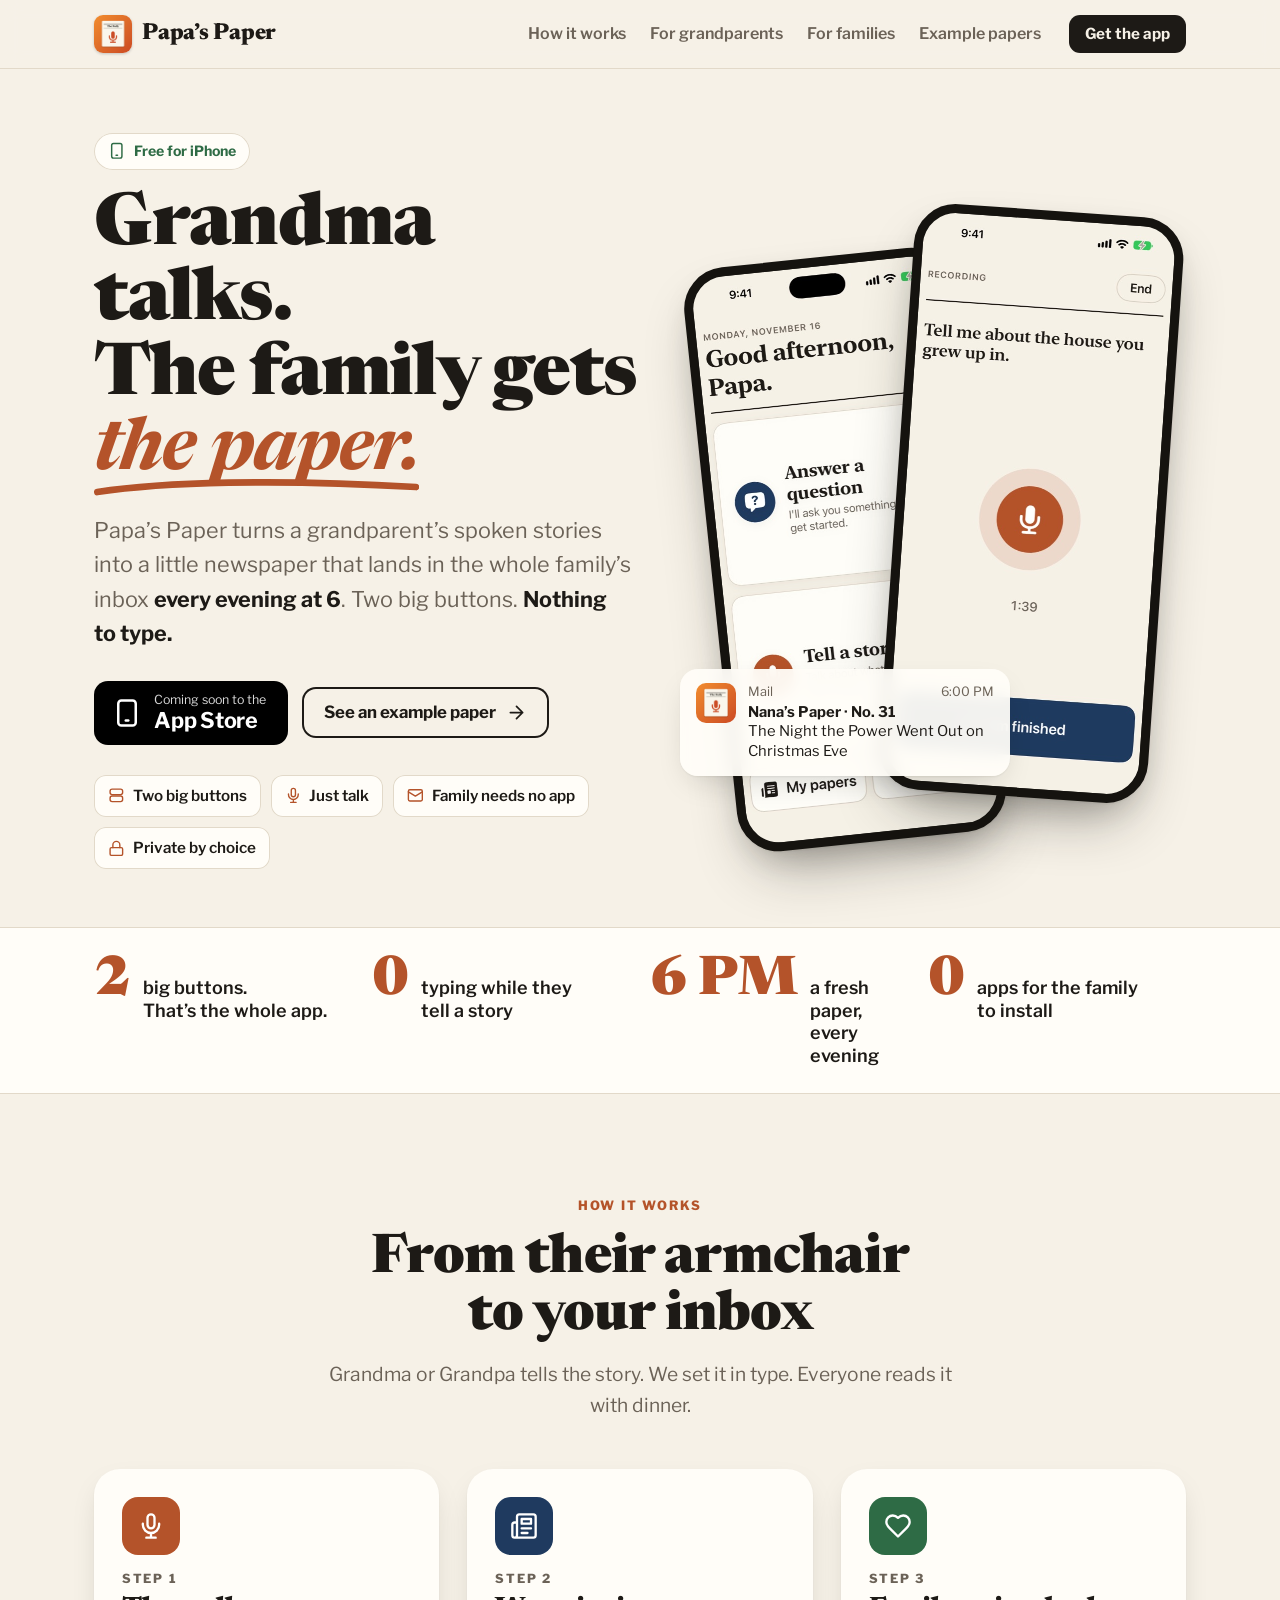
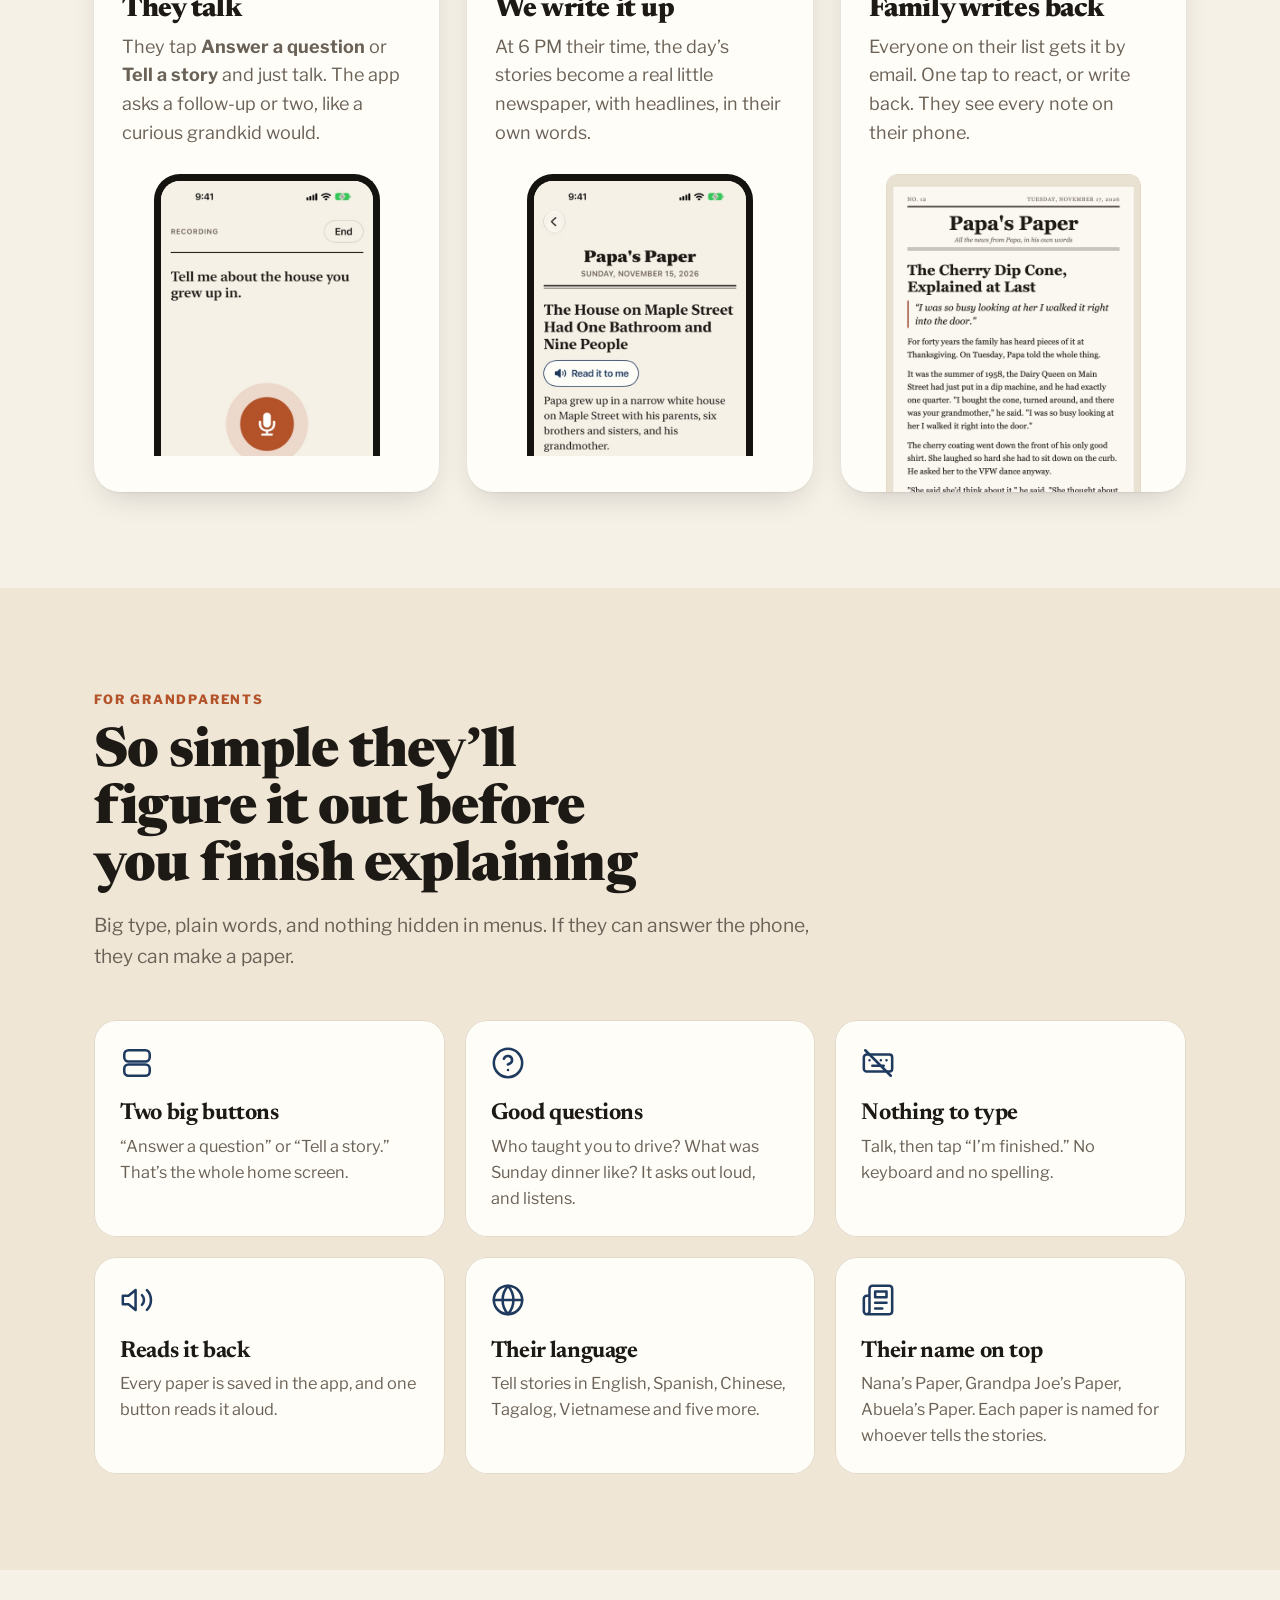
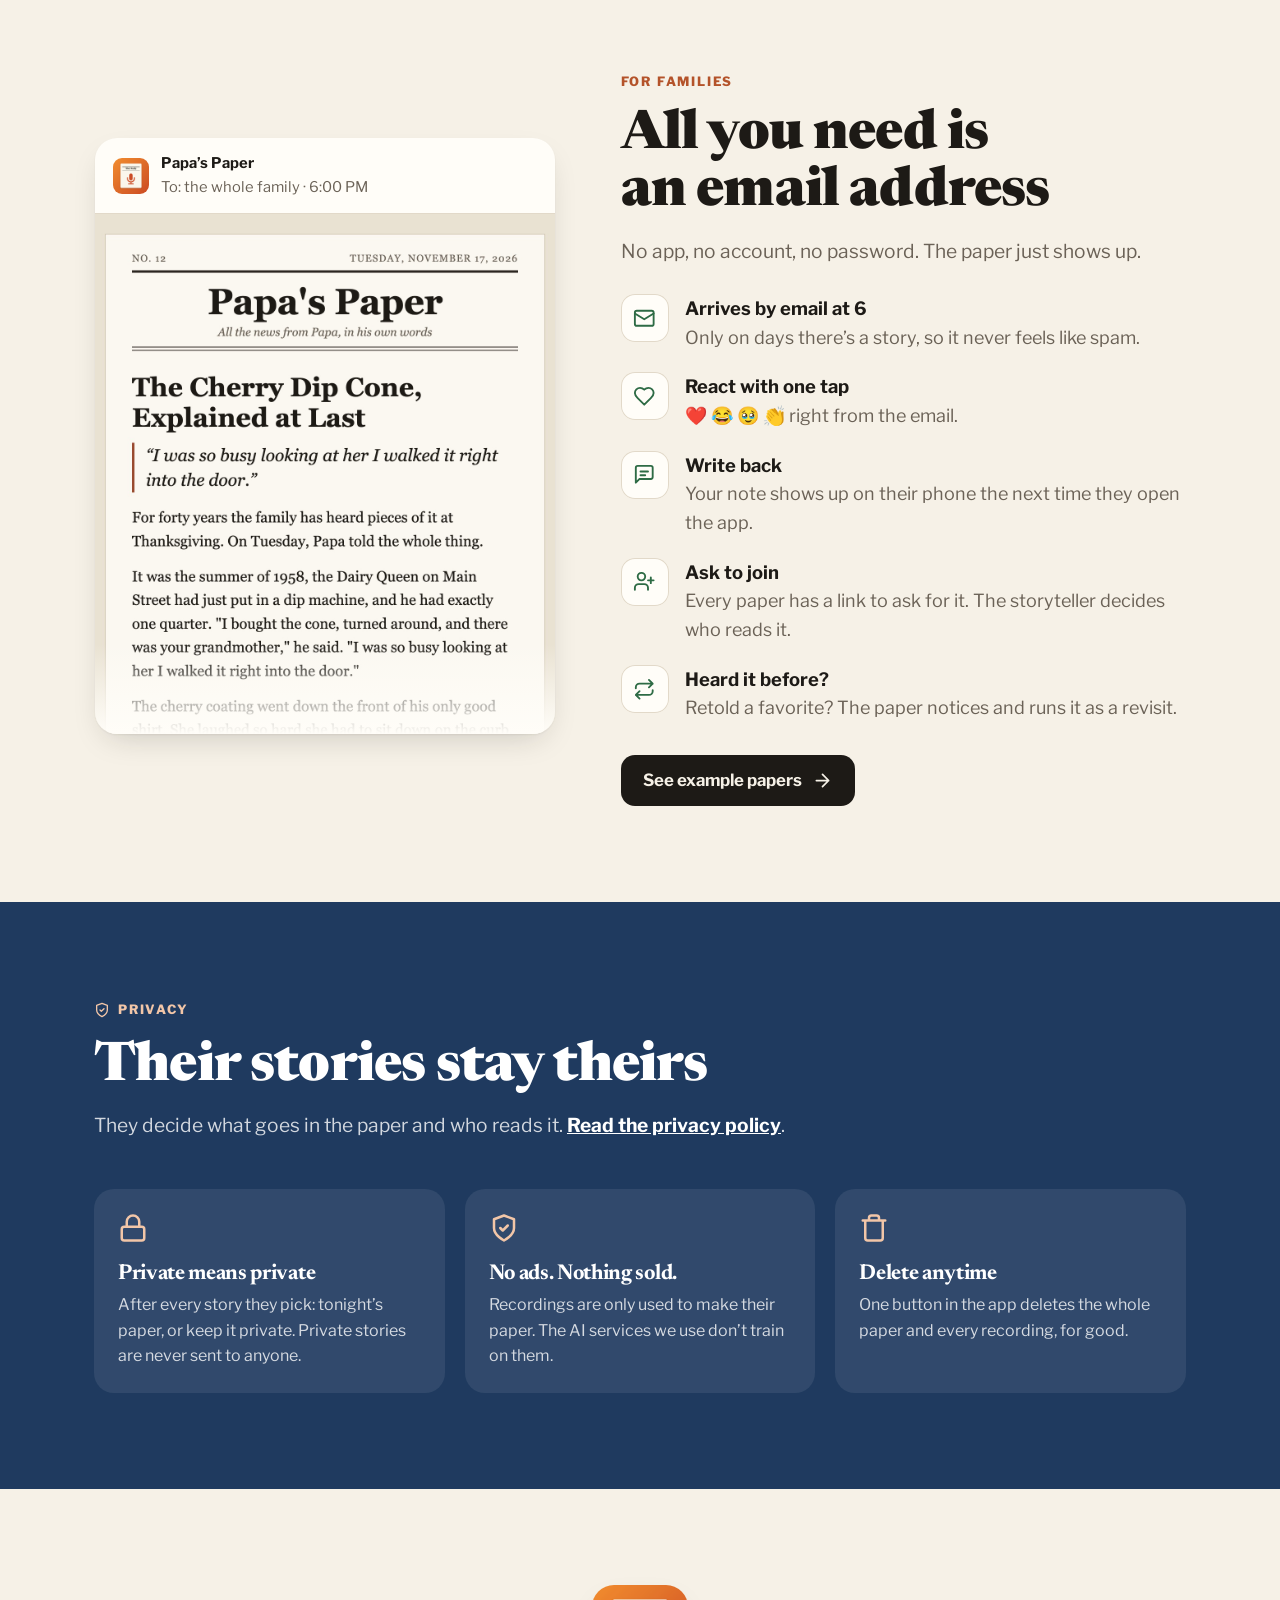
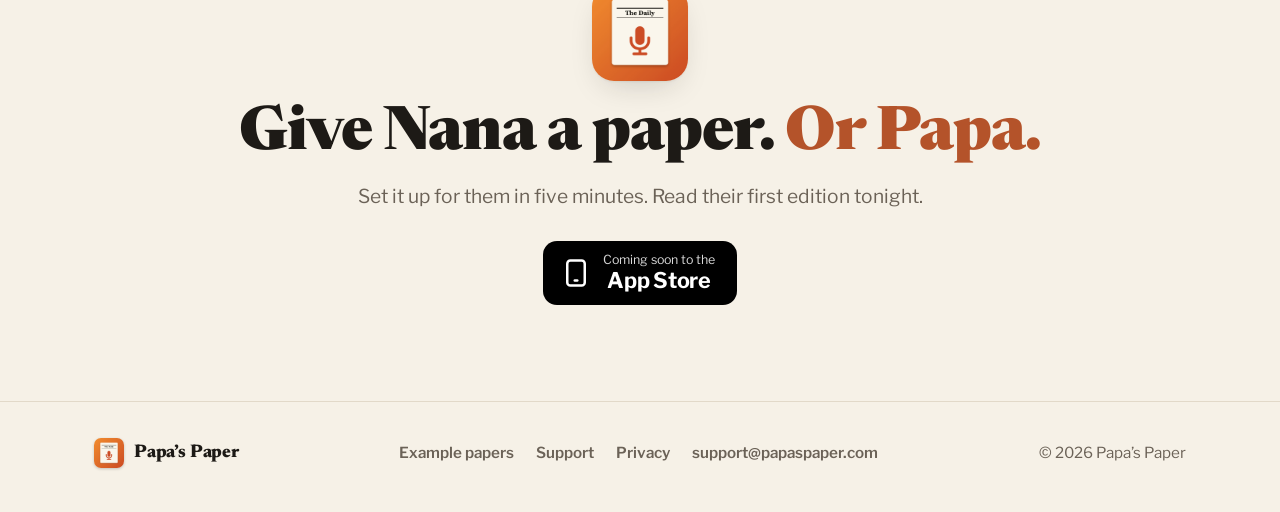
==== commit 4865a016: "Gender-neutral copy: rotating Grandma/Grandpa/Nana/Papa headline, they/their throughout; fix stretch" ====
--- a/index.html
+++ b/index.html
@@ -7,10 +7,10 @@
   // Reaction, reply and unsubscribe links in every paper point here (…/?t=…). Send them on to the reply page.
   if (/[?&](t|unsubscribe)=/.test(location.search)) location.replace("reply.html" + location.search + location.hash);
 </script>
-<title>Papa's Paper: Grandpa's stories, delivered to the family</title>
+<title>Papa's Paper: Your grandparents' stories, delivered to the family</title>
 <meta name="description" content="Grandparents tell their stories out loud. Every evening at 6, the family gets them as a little newspaper by email. Two big buttons, nothing to type. Free for iPhone.">
 <meta property="og:title" content="Papa's Paper">
-<meta property="og:description" content="Grandpa talks. The family gets the paper. Free for iPhone.">
+<meta property="og:description" content="Grandma talks. Grandpa talks. The family gets the paper. Free for iPhone.">
 <meta property="og:image" content="https://papaspaper.com/icon-512.png">
 <meta property="og:url" content="https://papaspaper.com/">
 <meta name="theme-color" content="#f6f1e7">
@@ -62,7 +62,7 @@
     <div class="wrap">
       <div>
         <span class="pill"><svg class="icon"><use href="#i-phone"/></svg>Free for iPhone</span>
-        <h1>Grandpa talks.<br>The family gets <em>the paper.<svg viewBox="0 0 200 12" preserveAspectRatio="none" aria-hidden="true"><path d="M2 9c40-6 110-8 196-3" fill="none" stroke="currentColor" stroke-width="4" stroke-linecap="round"/></svg></em></h1>
+        <h1><span class="who" id="who">Grandma</span> talks.<br>The family gets <em>the paper.<svg viewBox="0 0 200 12" preserveAspectRatio="none" aria-hidden="true"><path d="M2 9c40-6 110-8 196-3" fill="none" stroke="currentColor" stroke-width="4" stroke-linecap="round"/></svg></em></h1>
         <p class="lede">Papa&rsquo;s Paper turns a grandparent&rsquo;s spoken stories into a little newspaper that lands in the whole family&rsquo;s inbox <b>every evening at 6</b>. Two big buttons. <b>Nothing to type.</b></p>
         <div class="cta-row" id="get">
           <a class="store" href="https://apps.apple.com/app/id6835598942">
@@ -81,13 +81,13 @@
 
       <div class="stage" aria-label="The Papa's Paper app">
         <div class="phone back"><img src="img/1-home.jpg" alt="Home screen with two big buttons: Answer a question, and Tell a story" width="600" height="1304"></div>
-        <div class="phone front"><img src="img/2-listening.jpg" alt="The app listening while he answers: Tell me about the house you grew up in" width="600" height="1304"></div>
-        <div class="notif" role="img" aria-label="Email notification: Papa's Paper, The Cherry Dip Cone, Explained at Last">
+        <div class="phone front"><img src="img/2-listening.jpg" alt="The app listening to an answer: Tell me about the house you grew up in" width="600" height="1304"></div>
+        <div class="notif" role="img" aria-label="Email notification: Nana's Paper, The Night the Power Went Out on Christmas Eve">
           <img src="apple-touch-icon.png" alt="" width="40" height="40">
           <div>
             <div class="when"><span>Mail</span><span>6:00 PM</span></div>
-            <b>Papa&rsquo;s Paper &middot; No. 12</b>
-            The Cherry Dip Cone, Explained at Last
+            <b>Nana&rsquo;s Paper &middot; No. 31</b>
+            The Night the Power Went Out on Christmas Eve
           </div>
         </div>
       </div>
@@ -97,7 +97,7 @@
   <div class="numbers">
     <ul class="wrap">
       <li><strong>2</strong><span>big buttons.<br>That&rsquo;s the whole app.</span></li>
-      <li><strong>0</strong><span>typing while he<br>tells a story</span></li>
+      <li><strong>0</strong><span>typing while they<br>tell a story</span></li>
       <li><strong>6&nbsp;PM</strong><span>a fresh paper,<br>every evening</span></li>
       <li><strong>0</strong><span>apps for the family<br>to install</span></li>
     </ul>
@@ -107,26 +107,26 @@
     <div class="wrap">
       <div class="head center">
         <span class="eyebrow">How it works</span>
-        <h2>From his armchair to their inbox</h2>
-        <p>He tells the story. We set it in type. Everyone reads it with dinner.</p>
+        <h2>From their armchair to your inbox</h2>
+        <p>Grandma or Grandpa tells the story. We set it in type. Everyone reads it with dinner.</p>
       </div>
       <ol class="steps">
         <li class="step">
           <div class="badge" style="background:var(--terracotta)"><svg class="icon"><use href="#i-mic"/></svg></div>
-          <h3><small>Step 1</small>He talks</h3>
-          <p>He taps <b>Answer a question</b> or <b>Tell a story</b> and just talks. The app asks a follow-up or two, like a curious grandkid would.</p>
+          <h3><small>Step 1</small>They talk</h3>
+          <p>They tap <b>Answer a question</b> or <b>Tell a story</b> and just talk. The app asks a follow-up or two, like a curious grandkid would.</p>
           <div class="shot"><img src="img/2-listening.jpg" alt="" width="600" height="1304" loading="lazy"></div>
         </li>
         <li class="step">
           <div class="badge" style="background:var(--navy)"><svg class="icon"><use href="#i-paper"/></svg></div>
           <h3><small>Step 2</small>We write it up</h3>
-          <p>At 6 PM his time, the day&rsquo;s stories become a real little newspaper, with headlines, in his own words.</p>
+          <p>At 6 PM their time, the day&rsquo;s stories become a real little newspaper, with headlines, in their own words.</p>
           <div class="shot"><img src="img/5-paper.jpg" alt="" width="600" height="1304" loading="lazy"></div>
         </li>
         <li class="step">
           <div class="badge" style="background:var(--green)"><svg class="icon"><use href="#i-heart"/></svg></div>
           <h3><small>Step 3</small>Family writes back</h3>
-          <p>Everyone on his list gets it by email. One tap to react, or write back. He sees every note on his phone.</p>
+          <p>Everyone on their list gets it by email. One tap to react, or write back. They see every note on their phone.</p>
           <div class="shot email"><img src="img/email-paper.jpg" alt="" width="1120" height="2160" loading="lazy"></div>
         </li>
       </ol>
@@ -137,16 +137,16 @@
     <div class="wrap">
       <div class="head">
         <span class="eyebrow">For grandparents</span>
-        <h2>So simple he&rsquo;ll figure it out before you finish explaining</h2>
-        <p>Big type, plain words, and nothing hidden in menus. If he can answer the phone, he can make a paper.</p>
+        <h2>So simple they&rsquo;ll figure it out before you finish explaining</h2>
+        <p>Big type, plain words, and nothing hidden in menus. If they can answer the phone, they can make a paper.</p>
       </div>
       <div class="features">
         <div class="feature"><svg class="icon"><use href="#i-tap"/></svg><h3>Two big buttons</h3><p>&ldquo;Answer a question&rdquo; or &ldquo;Tell a story.&rdquo; That&rsquo;s the whole home screen.</p></div>
         <div class="feature"><svg class="icon"><use href="#i-question"/></svg><h3>Good questions</h3><p>Who taught you to drive? What was Sunday dinner like? It asks out loud, and listens.</p></div>
-        <div class="feature"><svg class="icon"><use href="#i-nokeys"/></svg><h3>Nothing to type</h3><p>He talks, then taps &ldquo;I&rsquo;m finished.&rdquo; No keyboard and no spelling.</p></div>
-        <div class="feature"><svg class="icon"><use href="#i-speaker"/></svg><h3>Reads it back</h3><p>Every paper is saved in the app, and one button reads it aloud to him.</p></div>
-        <div class="feature"><svg class="icon"><use href="#i-globe"/></svg><h3>His language</h3><p>Tell stories in English, Spanish, Chinese, Tagalog, Vietnamese and five more.</p></div>
-        <div class="feature"><svg class="icon"><use href="#i-bell"/></svg><h3>A gentle nudge</h3><p>A friendly reminder during the day, so there&rsquo;s something for tonight&rsquo;s paper.</p></div>
+        <div class="feature"><svg class="icon"><use href="#i-nokeys"/></svg><h3>Nothing to type</h3><p>Talk, then tap &ldquo;I&rsquo;m finished.&rdquo; No keyboard and no spelling.</p></div>
+        <div class="feature"><svg class="icon"><use href="#i-speaker"/></svg><h3>Reads it back</h3><p>Every paper is saved in the app, and one button reads it aloud.</p></div>
+        <div class="feature"><svg class="icon"><use href="#i-globe"/></svg><h3>Their language</h3><p>Tell stories in English, Spanish, Chinese, Tagalog, Vietnamese and five more.</p></div>
+        <div class="feature"><svg class="icon"><use href="#i-paper"/></svg><h3>Their name on top</h3><p>Nana&rsquo;s Paper, Grandpa Joe&rsquo;s Paper, Abuela&rsquo;s Paper. Each paper is named for whoever tells the stories.</p></div>
       </div>
     </div>
   </section>
@@ -167,11 +167,11 @@
           <p>No app, no account, no password. The paper just shows up.</p>
         </div>
         <ul class="checks">
-          <li><span class="dot"><svg class="icon"><use href="#i-mail"/></svg></span><div><b>Arrives by email at 6</b><span>Only on days he has a story, so it never feels like spam.</span></div></li>
+          <li><span class="dot"><svg class="icon"><use href="#i-mail"/></svg></span><div><b>Arrives by email at 6</b><span>Only on days there&rsquo;s a story, so it never feels like spam.</span></div></li>
           <li><span class="dot"><svg class="icon"><use href="#i-heart"/></svg></span><div><b>React with one tap</b><span>&#x2764;&#xFE0F; &#x1F602; &#x1F979; &#x1F44F; right from the email.</span></div></li>
-          <li><span class="dot"><svg class="icon"><use href="#i-reply"/></svg></span><div><b>Write back</b><span>Your note shows up on his phone the next time he opens it.</span></div></li>
-          <li><span class="dot"><svg class="icon"><use href="#i-adduser"/></svg></span><div><b>Ask to join</b><span>Every paper has a link to ask for it. He decides who reads it.</span></div></li>
-          <li><span class="dot"><svg class="icon"><use href="#i-repeat"/></svg></span><div><b>Heard it before?</b><span>When he retells a story, the paper notices and runs it as a revisit.</span></div></li>
+          <li><span class="dot"><svg class="icon"><use href="#i-reply"/></svg></span><div><b>Write back</b><span>Your note shows up on their phone the next time they open the app.</span></div></li>
+          <li><span class="dot"><svg class="icon"><use href="#i-adduser"/></svg></span><div><b>Ask to join</b><span>Every paper has a link to ask for it. The storyteller decides who reads it.</span></div></li>
+          <li><span class="dot"><svg class="icon"><use href="#i-repeat"/></svg></span><div><b>Heard it before?</b><span>Retold a favorite? The paper notices and runs it as a revisit.</span></div></li>
         </ul>
         <a class="btn" href="examples.html">See example papers <svg class="icon"><use href="#i-arrow"/></svg></a>
       </div>
@@ -182,13 +182,13 @@
     <div class="wrap">
       <div class="head">
         <span class="eyebrow"><svg class="icon"><use href="#i-shield"/></svg>Privacy</span>
-        <h2>His stories stay his</h2>
-        <p>He decides what goes in the paper and who reads it. <a href="privacy.html">Read the privacy policy</a>.</p>
+        <h2>Their stories stay theirs</h2>
+        <p>They decide what goes in the paper and who reads it. <a href="privacy.html">Read the privacy policy</a>.</p>
       </div>
       <div class="grid">
-        <div class="item"><svg class="icon"><use href="#i-lock"/></svg><h3>Private means private</h3><p>After every story he picks: tonight&rsquo;s paper, or keep it private. Private stories are never sent to anyone.</p></div>
-        <div class="item"><svg class="icon"><use href="#i-shield"/></svg><h3>No ads. Nothing sold.</h3><p>His recordings are only used to make his paper. The AI services we use don&rsquo;t train on them.</p></div>
-        <div class="item"><svg class="icon"><use href="#i-trash"/></svg><h3>Delete anytime</h3><p>One button in the app deletes his whole paper and every recording, for good.</p></div>
+        <div class="item"><svg class="icon"><use href="#i-lock"/></svg><h3>Private means private</h3><p>After every story they pick: tonight&rsquo;s paper, or keep it private. Private stories are never sent to anyone.</p></div>
+        <div class="item"><svg class="icon"><use href="#i-shield"/></svg><h3>No ads. Nothing sold.</h3><p>Recordings are only used to make their paper. The AI services we use don&rsquo;t train on them.</p></div>
+        <div class="item"><svg class="icon"><use href="#i-trash"/></svg><h3>Delete anytime</h3><p>One button in the app deletes the whole paper and every recording, for good.</p></div>
       </div>
     </div>
   </section>
@@ -196,8 +196,8 @@
   <section class="block final">
     <div class="wrap">
       <img class="appicon" src="icon-512.png" alt="Papa's Paper app icon" width="96" height="96">
-      <h2>Give Grandpa a paper.</h2>
-      <p>Set it up for him in five minutes. Read his first edition tonight.</p>
+      <h2>Give Nana a paper. <span style="color:var(--terracotta)">Or Papa.</span></h2>
+      <p>Set it up for them in five minutes. Read their first edition tonight.</p>
       <div class="cta-row">
         <a class="store" href="https://apps.apple.com/app/id6835598942">
           <svg class="icon"><use href="#i-phone"/></svg>
@@ -220,5 +220,16 @@
     <span>&copy; 2026 Papa&rsquo;s Paper</span>
   </div>
 </footer>
+<script>
+  const names = ["Grandma", "Grandpa", "Nana", "Papa", "Abuela", "Grandad"];
+  const who = document.getElementById("who");
+  if (!matchMedia("(prefers-reduced-motion: reduce)").matches) {
+    let i = 0;
+    setInterval(() => {
+      who.classList.add("out");
+      setTimeout(() => { i = (i + 1) % names.length; who.textContent = names[i]; who.classList.remove("out"); }, 250);
+    }, 2200);
+  }
+</script>
 </body>
 </html>
--- a/site.css
+++ b/site.css
@@ -25,7 +25,7 @@
   margin: 0; background: var(--paper); color: var(--ink);
   font: 400 1.125rem/1.6 "Libre Franklin", -apple-system, "Helvetica Neue", Arial, sans-serif;
 }
-img { max-width: 100%; display: block; }
+img { max-width: 100%; height: auto; display: block; }
 a { color: inherit; }
 h1, h2, h3, .serif { font-family: "Newsreader", Georgia, serif; font-optical-sizing: auto; }
 h1, h2, h3 { margin: 0; line-height: 1.05; letter-spacing: -.015em; text-wrap: balance; }
@@ -67,6 +67,8 @@
 .hero .wrap { display: grid; grid-template-columns: minmax(0, 1.05fr) minmax(0, .95fr); gap: 48px; align-items: center; }
 .pill { display: inline-flex; align-items: center; gap: 8px; padding: 7px 14px; border-radius: 999px; background: var(--card); box-shadow: inset 0 0 0 1px var(--rule); font-weight: 700; font-size: .88rem; color: var(--green); }
 .hero h1 { font-size: clamp(2.7rem, 5.6vw, 4.6rem); font-weight: 800; margin: 20px 0 22px; }
+.hero .who { display: inline-block; transition: opacity .25s ease, transform .25s ease; }
+.hero .who.out { opacity: 0; transform: translateY(-.15em); }
 .hero h1 em { font-style: italic; font-weight: 700; color: var(--terracotta); position: relative; white-space: nowrap; }
 .hero h1 em svg { position: absolute; left: 0; right: 0; bottom: -.12em; width: 100%; height: .28em; }
 .lede { font-size: clamp(1.15rem, 1.8vw, 1.35rem); color: var(--muted); max-width: 33em; }
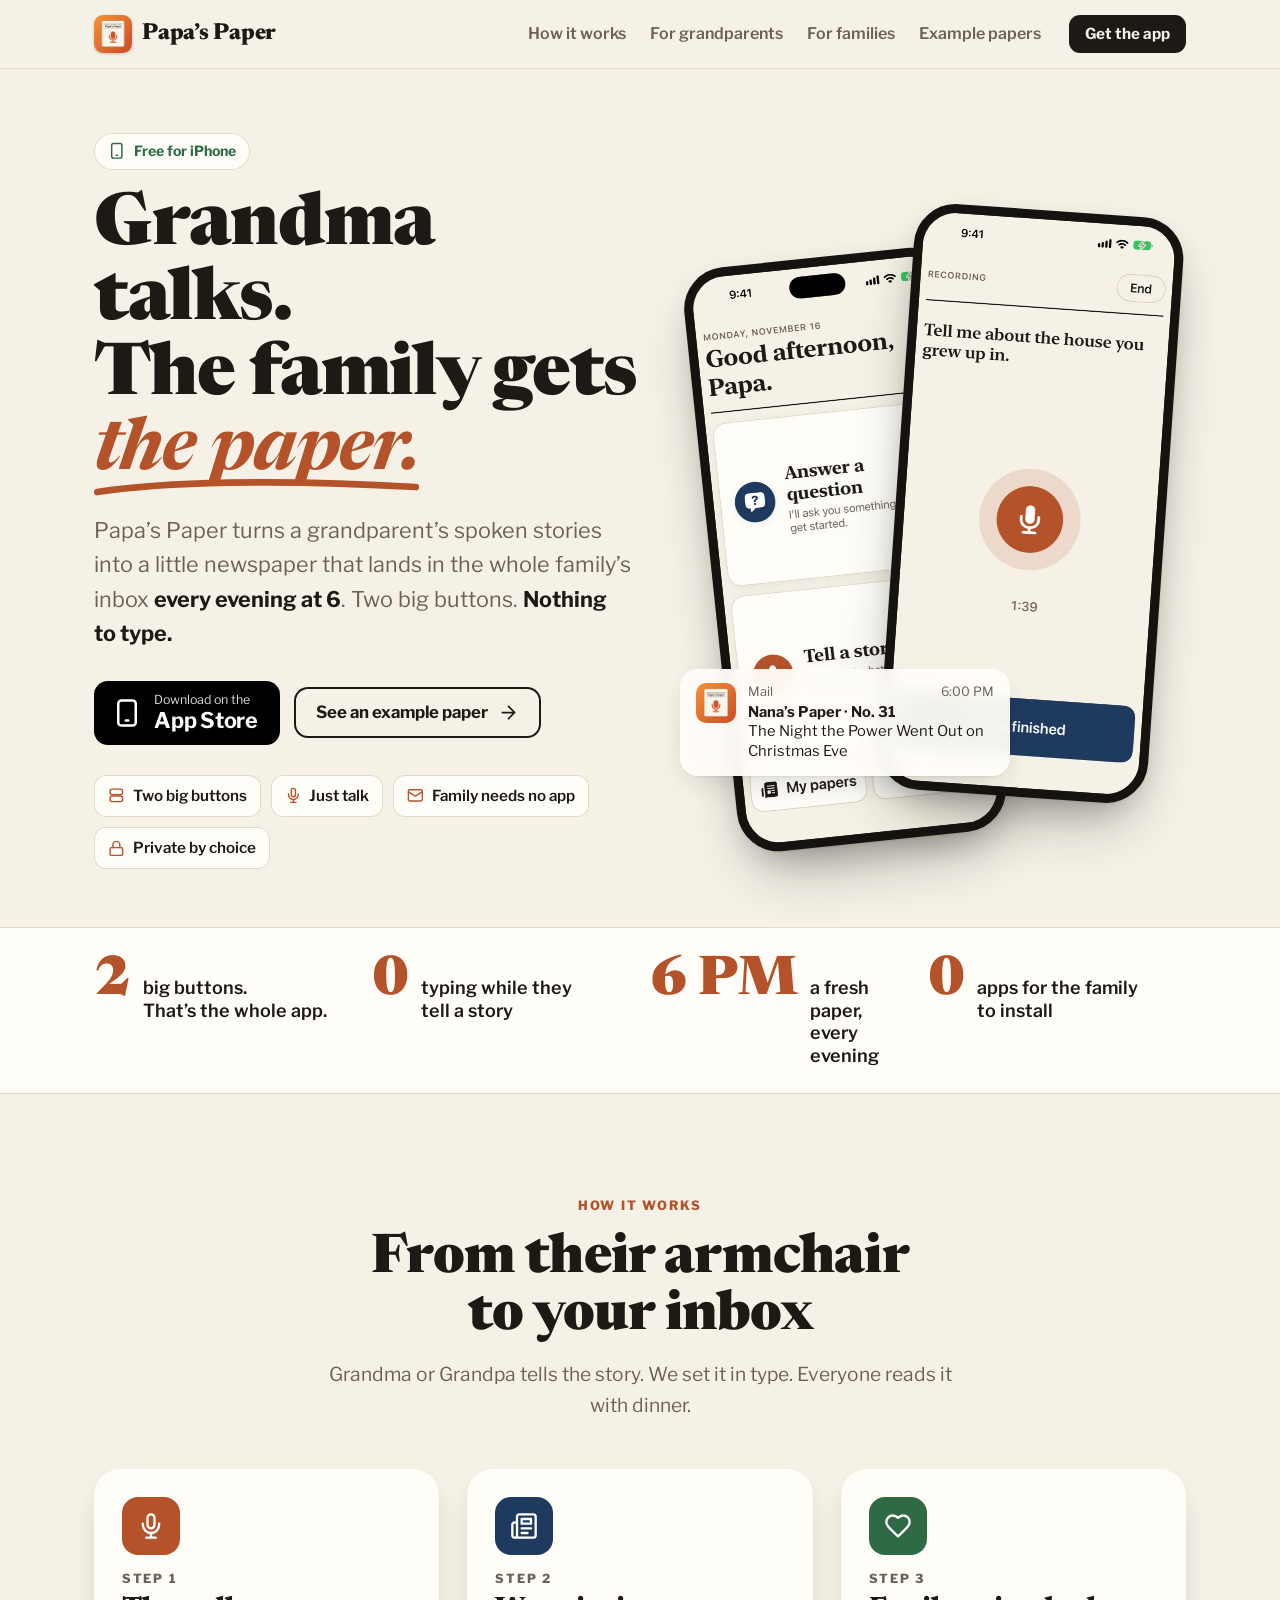
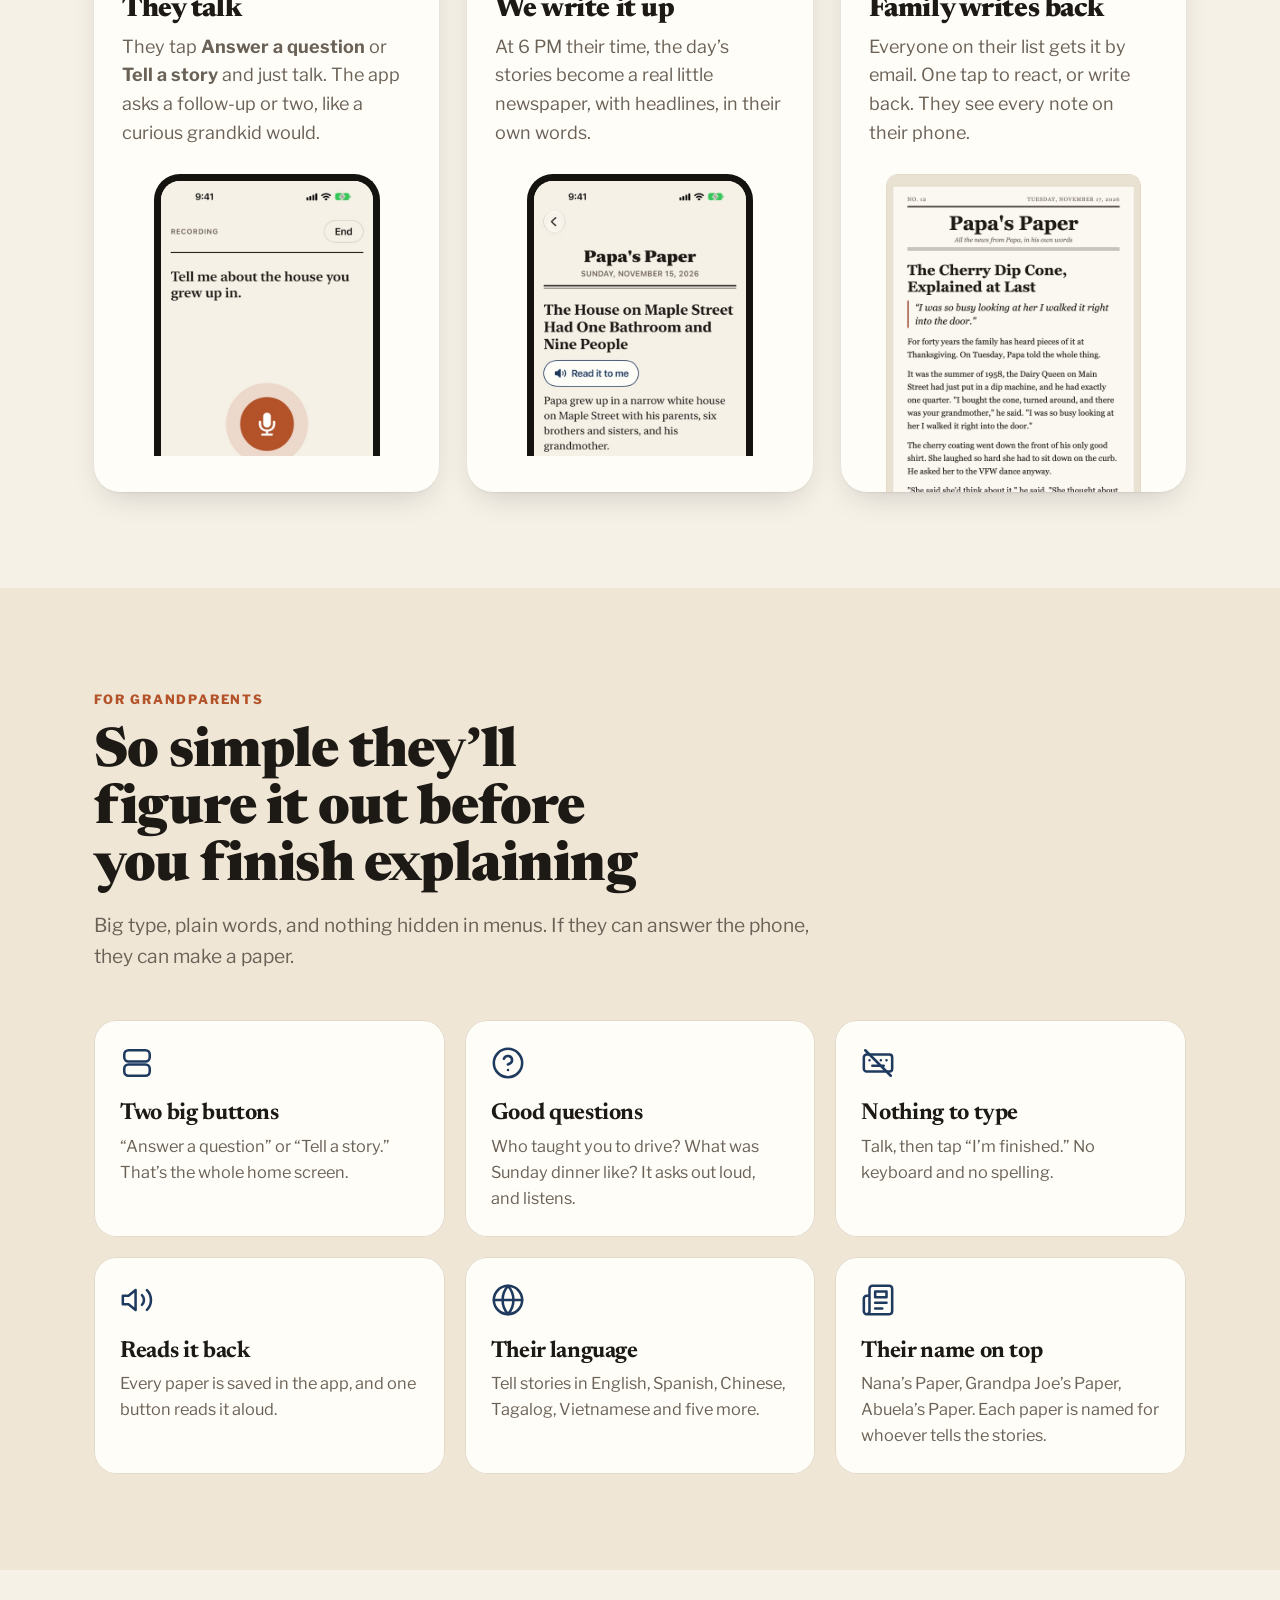
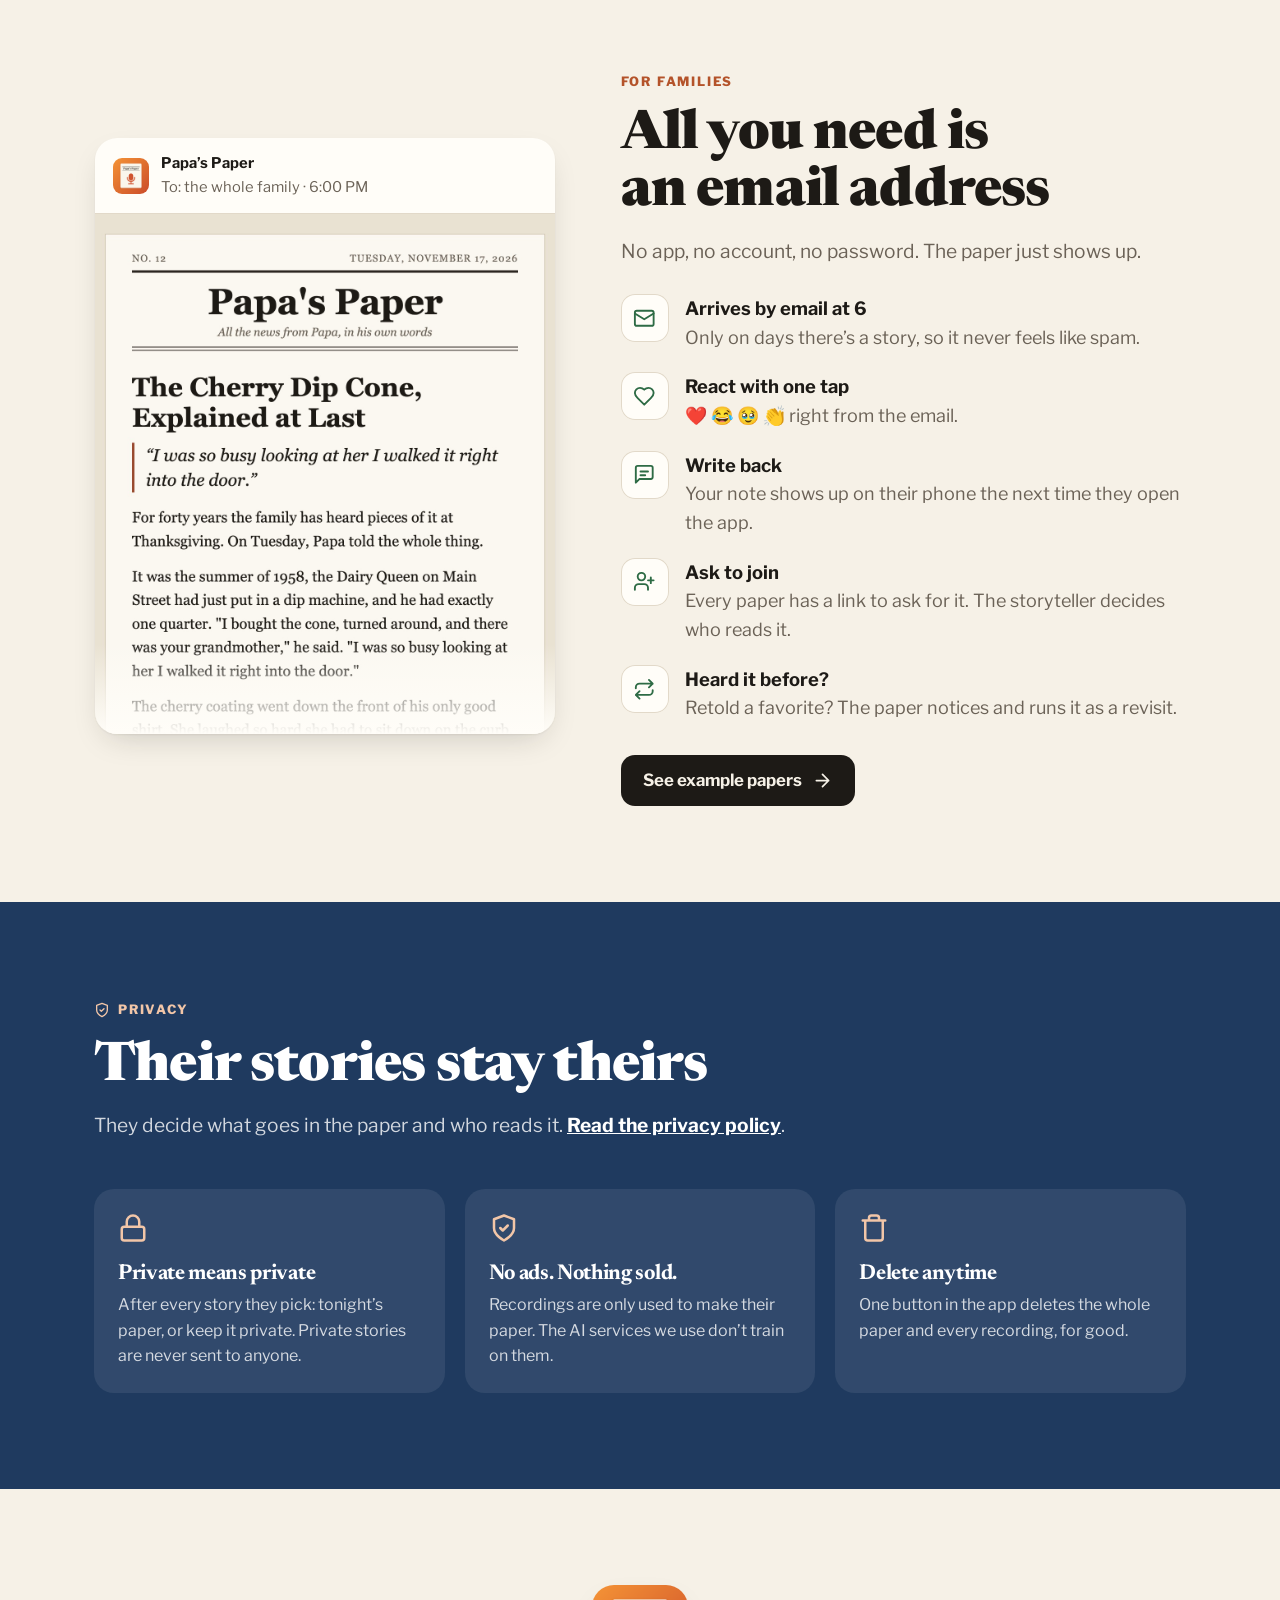
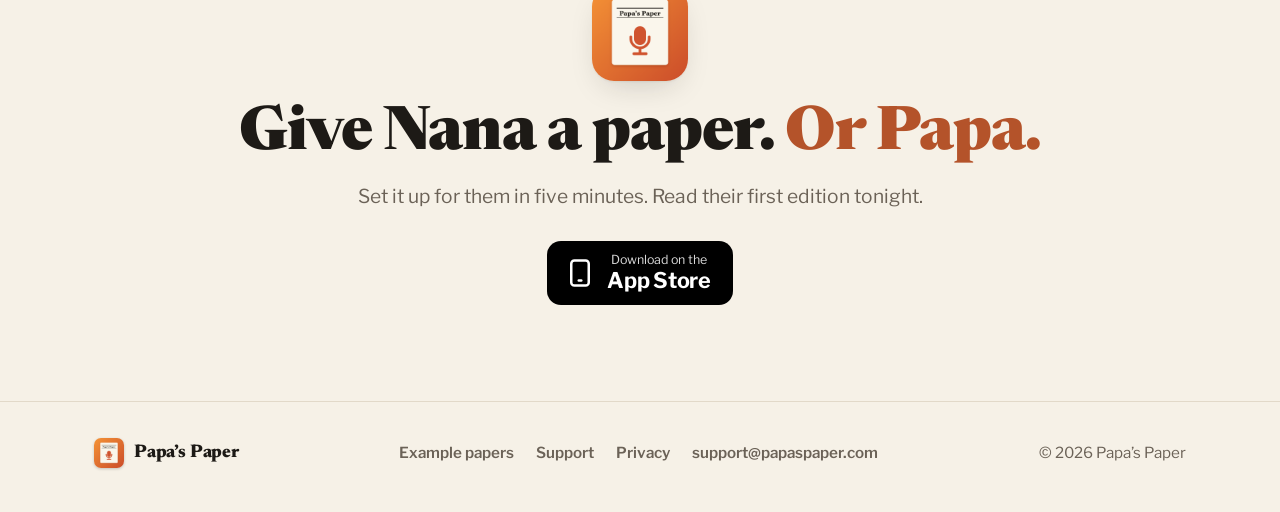
==== commit ad6e6087: "Download on the App Store: link to the live listing" ====
--- a/index.html
+++ b/index.html
@@ -13,6 +13,7 @@
 <meta property="og:description" content="Grandma talks. Grandpa talks. The family gets the paper. Free for iPhone.">
 <meta property="og:image" content="https://papaspaper.com/icon-512.png">
 <meta property="og:url" content="https://papaspaper.com/">
+<meta name="apple-itunes-app" content="app-id=6835598942">
 <meta name="theme-color" content="#f6f1e7">
 <link rel="icon" href="favicon.png">
 <link rel="apple-touch-icon" href="apple-touch-icon.png">
@@ -53,7 +54,7 @@
       <a href="#families">For families</a>
       <a href="examples.html">Example papers</a>
     </nav>
-    <a class="btn small" href="#get">Get the app</a>
+    <a class="btn small" href="https://apps.apple.com/us/app/papas-paper/id6835598942">Get the app</a>
   </div>
 </header>
 
@@ -65,9 +66,9 @@
         <h1><span class="who" id="who">Grandma</span> talks.<br>The family gets <em>the paper.<svg viewBox="0 0 200 12" preserveAspectRatio="none" aria-hidden="true"><path d="M2 9c40-6 110-8 196-3" fill="none" stroke="currentColor" stroke-width="4" stroke-linecap="round"/></svg></em></h1>
         <p class="lede">Papa&rsquo;s Paper turns a grandparent&rsquo;s spoken stories into a little newspaper that lands in the whole family&rsquo;s inbox <b>every evening at 6</b>. Two big buttons. <b>Nothing to type.</b></p>
         <div class="cta-row" id="get">
-          <a class="store" href="https://apps.apple.com/app/id6835598942">
+          <a class="store" href="https://apps.apple.com/us/app/papas-paper/id6835598942">
             <svg class="icon"><use href="#i-phone"/></svg>
-            <div><span>Coming soon to the</span><strong>App Store</strong></div>
+            <div><span>Download on the</span><strong>App Store</strong></div>
           </a>
           <a class="btn ghost" href="examples.html">See an example paper <svg class="icon"><use href="#i-arrow"/></svg></a>
         </div>
@@ -199,9 +200,9 @@
       <h2>Give Nana a paper. <span style="color:var(--terracotta)">Or Papa.</span></h2>
       <p>Set it up for them in five minutes. Read their first edition tonight.</p>
       <div class="cta-row">
-        <a class="store" href="https://apps.apple.com/app/id6835598942">
+        <a class="store" href="https://apps.apple.com/us/app/papas-paper/id6835598942">
           <svg class="icon"><use href="#i-phone"/></svg>
-          <div><span>Coming soon to the</span><strong>App Store</strong></div>
+          <div><span>Download on the</span><strong>App Store</strong></div>
         </a>
       </div>
     </div>
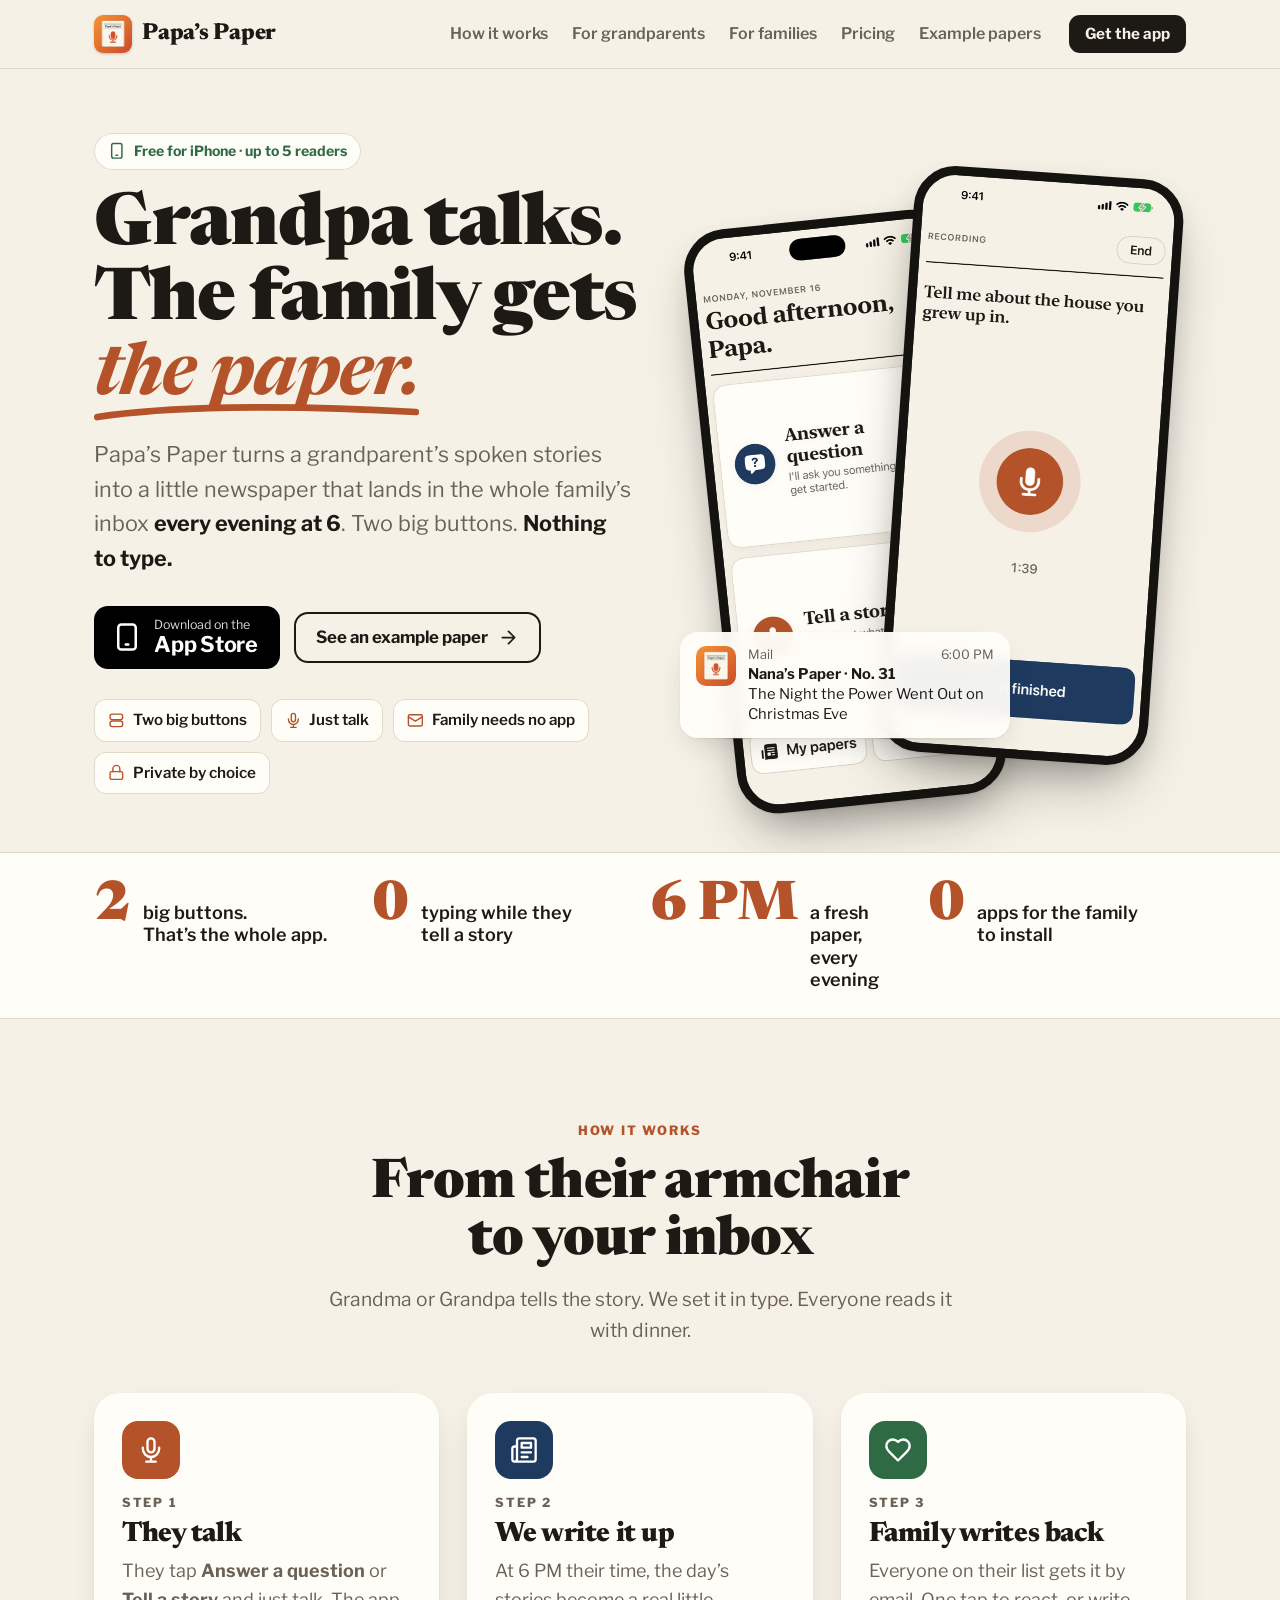
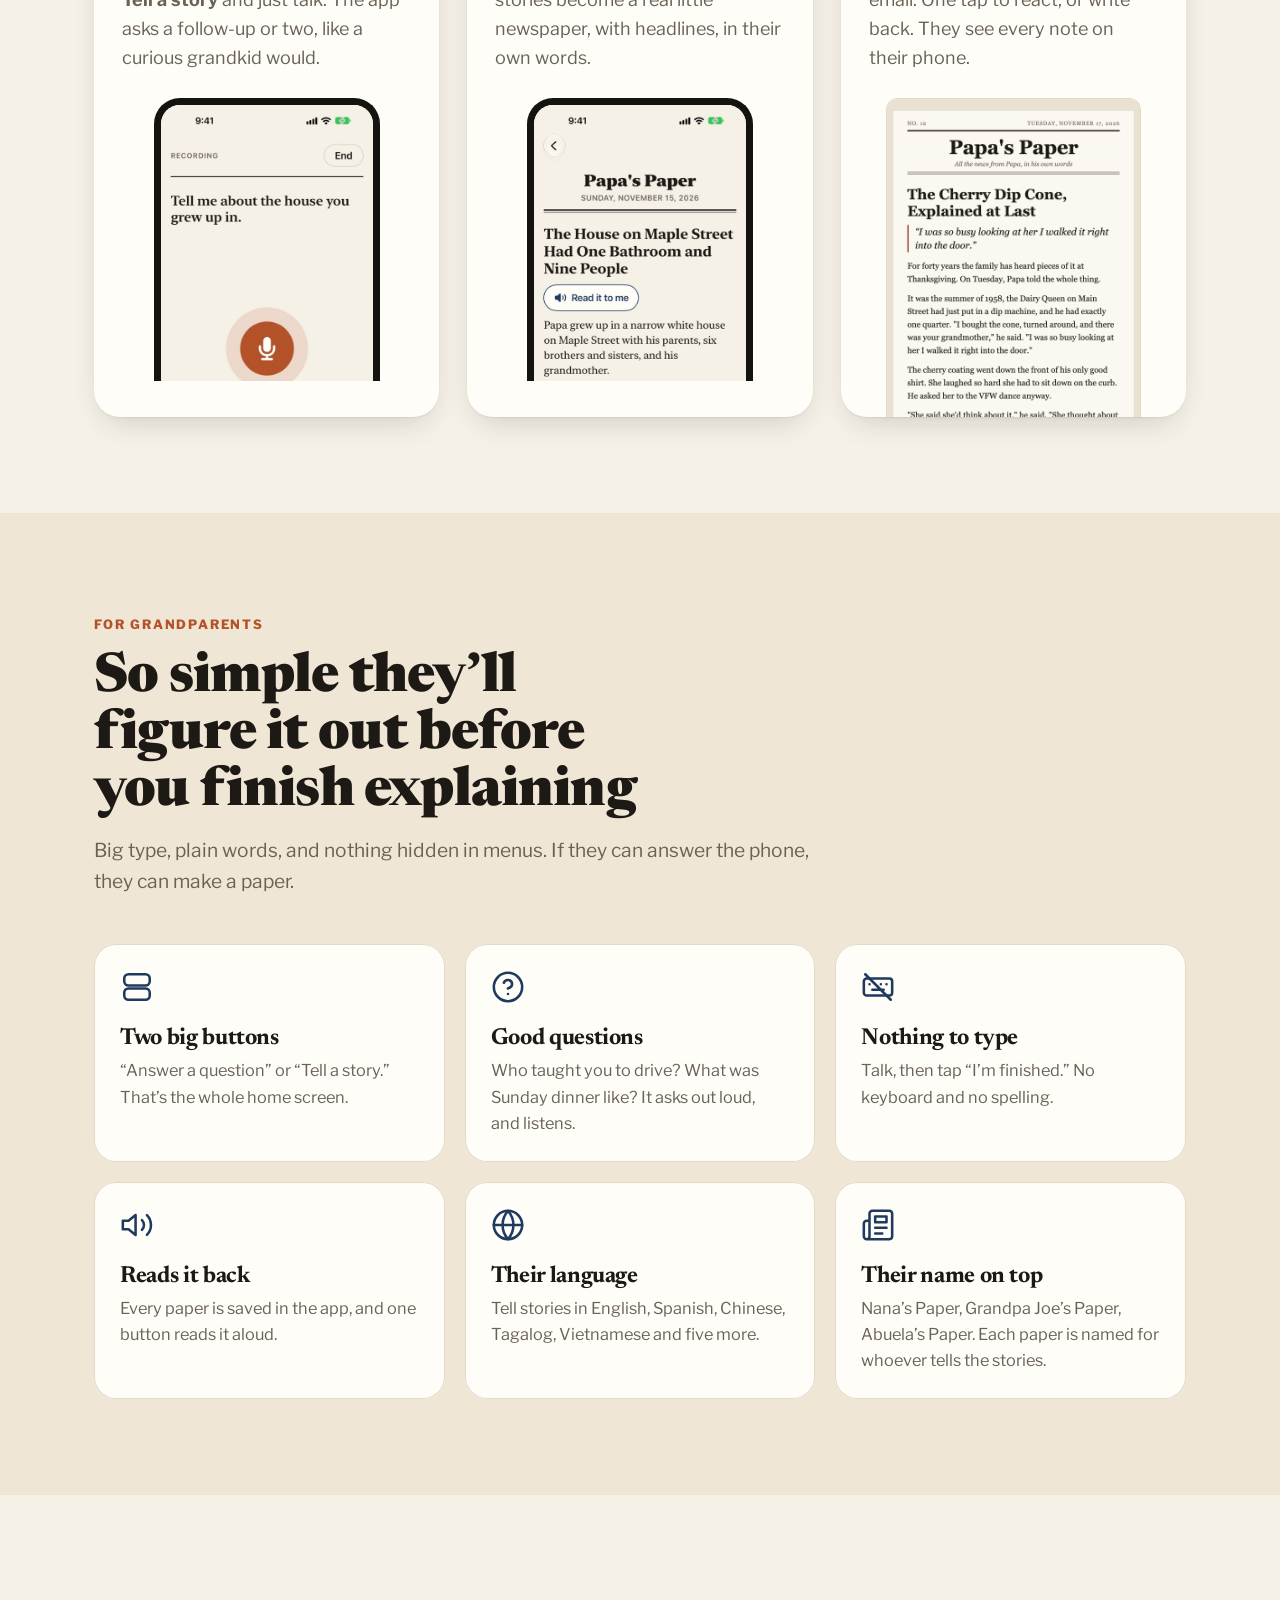
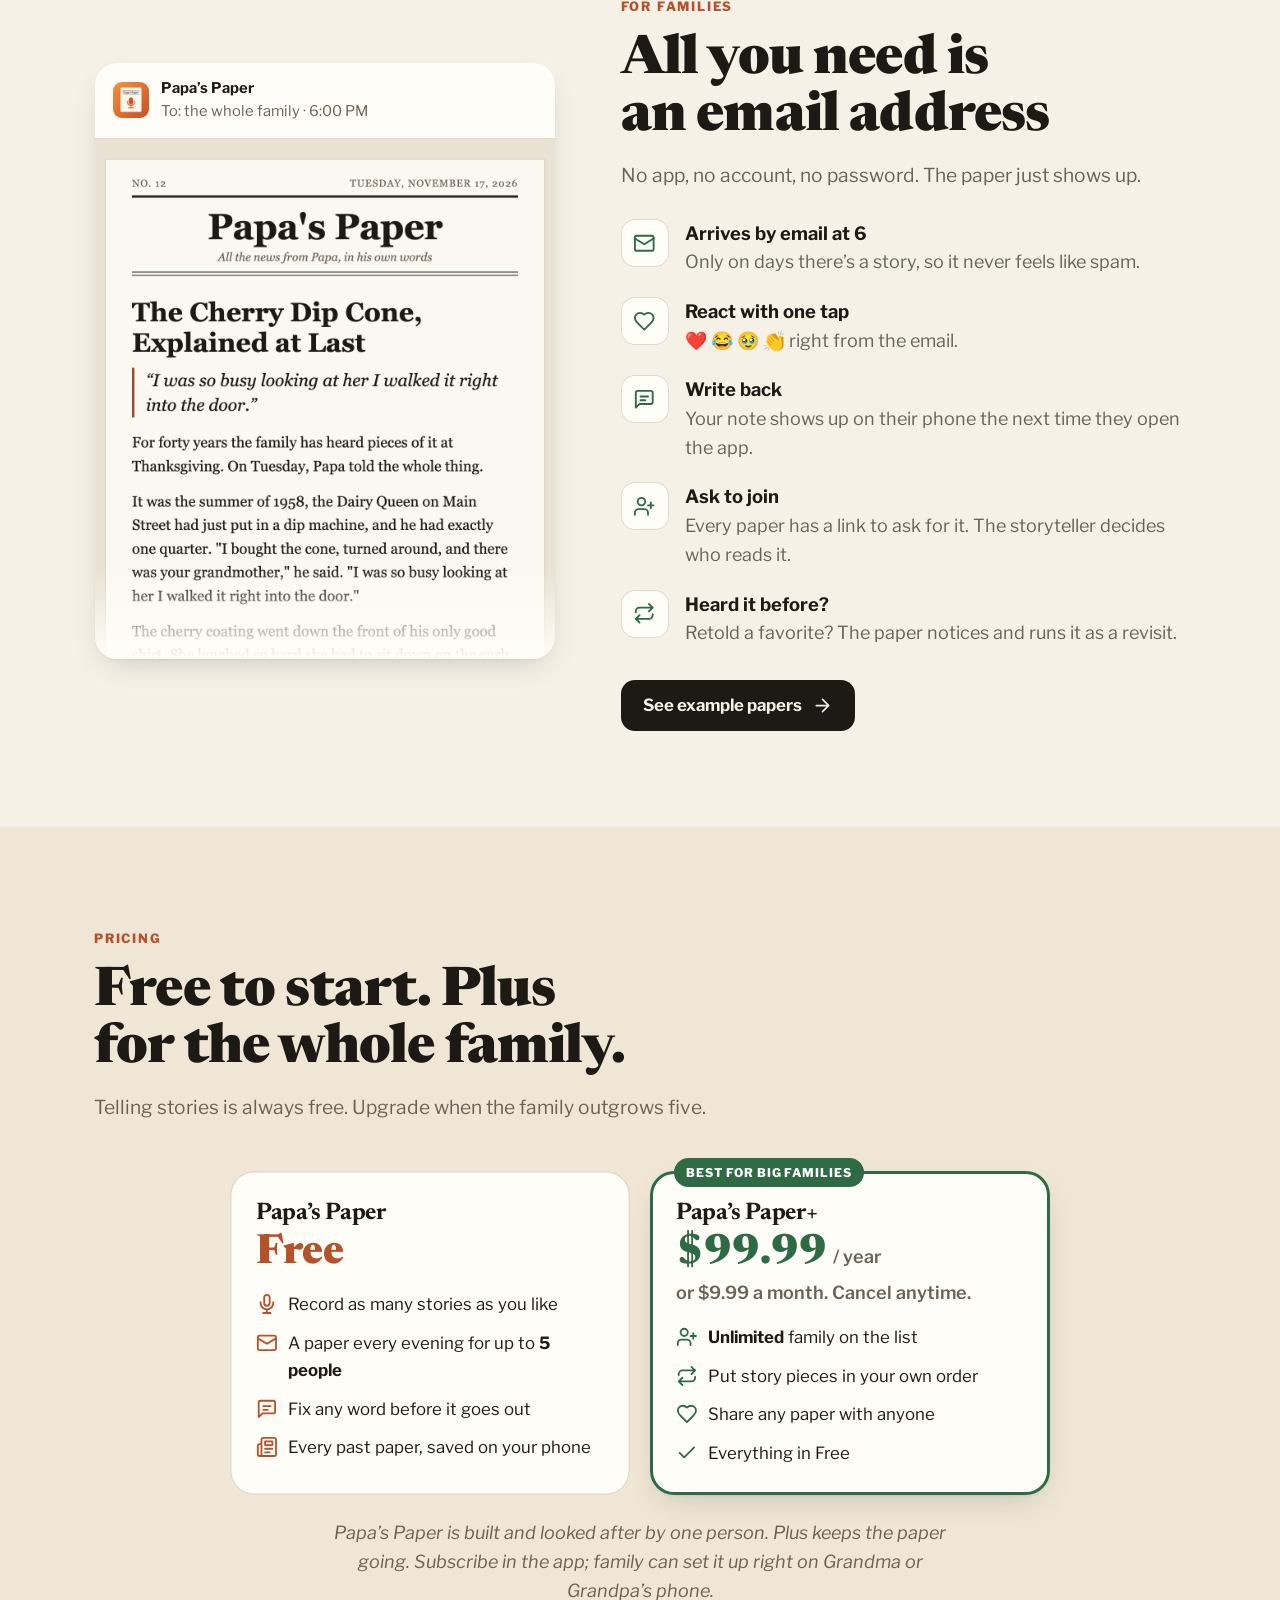
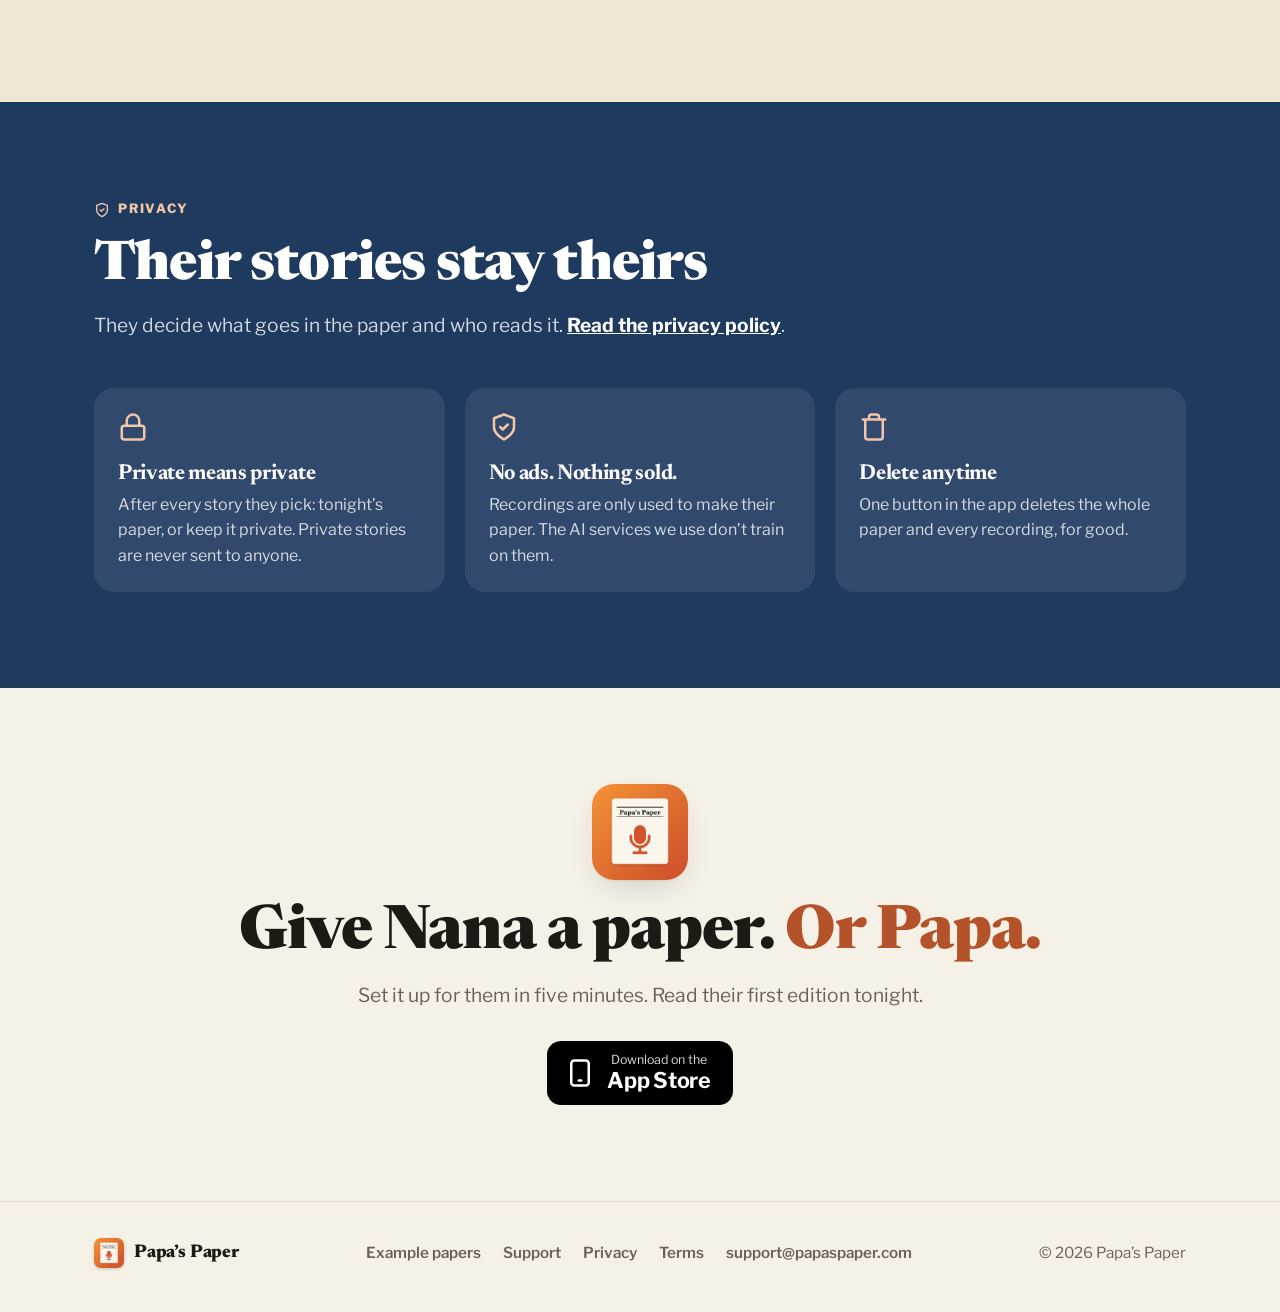
==== commit 7bc050fd: "Papa's Paper+: pricing section and Terms of Use" ====
--- a/index.html
+++ b/index.html
@@ -40,6 +40,7 @@
   <symbol id="i-adduser" viewBox="0 0 24 24"><path d="M16 21v-2a4 4 0 0 0-4-4H6a4 4 0 0 0-4 4v2"/><circle cx="9" cy="7" r="4"/><path d="M19 8v6M22 11h-6"/></symbol>
   <symbol id="i-trash" viewBox="0 0 24 24"><path d="M3 6h18M19 6v14a2 2 0 0 1-2 2H7a2 2 0 0 1-2-2V6M8 6V4a2 2 0 0 1 2-2h4a2 2 0 0 1 2 2v2"/></symbol>
   <symbol id="i-shield" viewBox="0 0 24 24"><path d="M12 22s8-4 8-10V5l-8-3-8 3v7c0 6 8 10 8 10"/><path d="m9 12 2 2 4-4"/></symbol>
+  <symbol id="i-check" viewBox="0 0 24 24"><path d="M20 6 9 17l-5-5"/></symbol>
   <symbol id="i-arrow" viewBox="0 0 24 24"><path d="M5 12h14M12 5l7 7-7 7"/></symbol>
   <symbol id="i-phone" viewBox="0 0 24 24"><rect x="5" y="2" width="14" height="20" rx="2.5"/><path d="M11 18h2"/></symbol>
   <symbol id="i-repeat" viewBox="0 0 24 24"><path d="m17 2 4 4-4 4M3 11v-1a4 4 0 0 1 4-4h14M7 22l-4-4 4-4M21 13v1a4 4 0 0 1-4 4H3"/></symbol>
@@ -52,6 +53,7 @@
       <a href="#how">How it works</a>
       <a href="#grandparents">For grandparents</a>
       <a href="#families">For families</a>
+      <a href="#pricing">Pricing</a>
       <a href="examples.html">Example papers</a>
     </nav>
     <a class="btn small" href="https://apps.apple.com/us/app/papas-paper/id6835598942">Get the app</a>
@@ -62,7 +64,7 @@
   <section class="hero">
     <div class="wrap">
       <div>
-        <span class="pill"><svg class="icon"><use href="#i-phone"/></svg>Free for iPhone</span>
+        <span class="pill"><svg class="icon"><use href="#i-phone"/></svg>Free for iPhone &middot; up to 5 readers</span>
         <h1><span class="who" id="who">Grandma</span> talks.<br>The family gets <em>the paper.<svg viewBox="0 0 200 12" preserveAspectRatio="none" aria-hidden="true"><path d="M2 9c40-6 110-8 196-3" fill="none" stroke="currentColor" stroke-width="4" stroke-linecap="round"/></svg></em></h1>
         <p class="lede">Papa&rsquo;s Paper turns a grandparent&rsquo;s spoken stories into a little newspaper that lands in the whole family&rsquo;s inbox <b>every evening at 6</b>. Two big buttons. <b>Nothing to type.</b></p>
         <div class="cta-row" id="get">
@@ -179,6 +181,41 @@
     </div>
   </section>
 
+  <section class="block tinted" id="pricing">
+    <div class="wrap">
+      <div class="head">
+        <span class="eyebrow">Pricing</span>
+        <h2>Free to start. Plus for the whole family.</h2>
+        <p>Telling stories is always free. Upgrade when the family outgrows five.</p>
+      </div>
+      <div class="plans">
+        <div class="plan">
+          <h3>Papa&rsquo;s Paper</h3>
+          <div class="price"><strong>Free</strong></div>
+          <ul>
+            <li><svg class="icon"><use href="#i-mic"/></svg><span>Record as many stories as you like</span></li>
+            <li><svg class="icon"><use href="#i-mail"/></svg><span>A paper every evening for up to <b>5 people</b></span></li>
+            <li><svg class="icon"><use href="#i-reply"/></svg><span>Fix any word before it goes out</span></li>
+            <li><svg class="icon"><use href="#i-paper"/></svg><span>Every past paper, saved on your phone</span></li>
+          </ul>
+        </div>
+        <div class="plan plus">
+          <span class="tag">Best for big families</span>
+          <h3>Papa&rsquo;s Paper+</h3>
+          <div class="price"><strong>$99.99</strong><span>/ year</span></div>
+          <p class="alt">or $9.99 a month. Cancel anytime.</p>
+          <ul>
+            <li><svg class="icon"><use href="#i-adduser"/></svg><span><b>Unlimited</b> family on the list</span></li>
+            <li><svg class="icon"><use href="#i-repeat"/></svg><span>Put story pieces in your own order</span></li>
+            <li><svg class="icon"><use href="#i-heart"/></svg><span>Share any paper with anyone</span></li>
+            <li><svg class="icon"><use href="#i-check"/></svg><span>Everything in Free</span></li>
+          </ul>
+        </div>
+      </div>
+      <p class="note">Papa&rsquo;s Paper is built and looked after by one person. Plus keeps the paper going. Subscribe in the app; family can set it up right on Grandma or Grandpa&rsquo;s phone.</p>
+    </div>
+  </section>
+
   <section class="block privacy" id="privacy">
     <div class="wrap">
       <div class="head">
@@ -216,6 +253,7 @@
       <a href="examples.html">Example papers</a>
       <a href="support.html">Support</a>
       <a href="privacy.html">Privacy</a>
+      <a href="terms.html">Terms</a>
       <a href="mailto:support@papaspaper.com">support@papaspaper.com</a>
     </nav>
     <span>&copy; 2026 Papa&rsquo;s Paper</span>
--- a/site.css
+++ b/site.css
@@ -213,3 +213,20 @@
 .notes li b { color: var(--ink); }
 .fineprint { font-size: .9rem; color: var(--muted); font-style: italic; }
 @media (max-width: 900px) { .example { grid-template-columns: 1fr; } .example iframe { height: 900px; } }
+
+/* ---------- Pricing ---------- */
+.plans { display: grid; grid-template-columns: repeat(auto-fit, minmax(min(100%, 300px), 1fr)); gap: 20px; max-width: 820px; margin: 0 auto; }
+.plan { position: relative; background: var(--card); border-radius: 24px; padding: 28px 26px; box-shadow: inset 0 0 0 1.5px var(--rule); }
+.plan.plus { box-shadow: inset 0 0 0 3px var(--green), var(--shadow); }
+.plan h3 { margin: 0 0 6px; font: 700 1.5rem/1.2 "Newsreader", Georgia, serif; }
+.plan .price { display: flex; align-items: baseline; gap: 6px; margin-bottom: 4px; }
+.plan .price strong { font: 800 2.6rem/1 "Newsreader", Georgia, serif; color: var(--terracotta); }
+.plan.plus .price strong { color: var(--green); }
+.plan .price span, .plan .alt { color: var(--muted); font-weight: 600; }
+.plan .alt { margin: 0 0 10px; }
+.plan ul { list-style: none; padding: 0; margin: 16px 0 0; display: grid; gap: 12px; }
+.plan li { display: flex; gap: 10px; align-items: flex-start; font-size: 1.05rem; }
+.plan li .icon { flex: none; width: 1.3em; height: 1.3em; color: var(--terracotta); margin-top: 2px; }
+.plan.plus li .icon { color: var(--green); }
+.plan .tag { position: absolute; top: -13px; left: 24px; background: var(--green); color: #fff; font-weight: 800; font-size: .75rem; letter-spacing: .08em; text-transform: uppercase; padding: 5px 12px; border-radius: 999px; }
+#pricing .note { text-align: center; color: var(--muted); max-width: 36em; margin: 24px auto 0; font-style: italic; }
